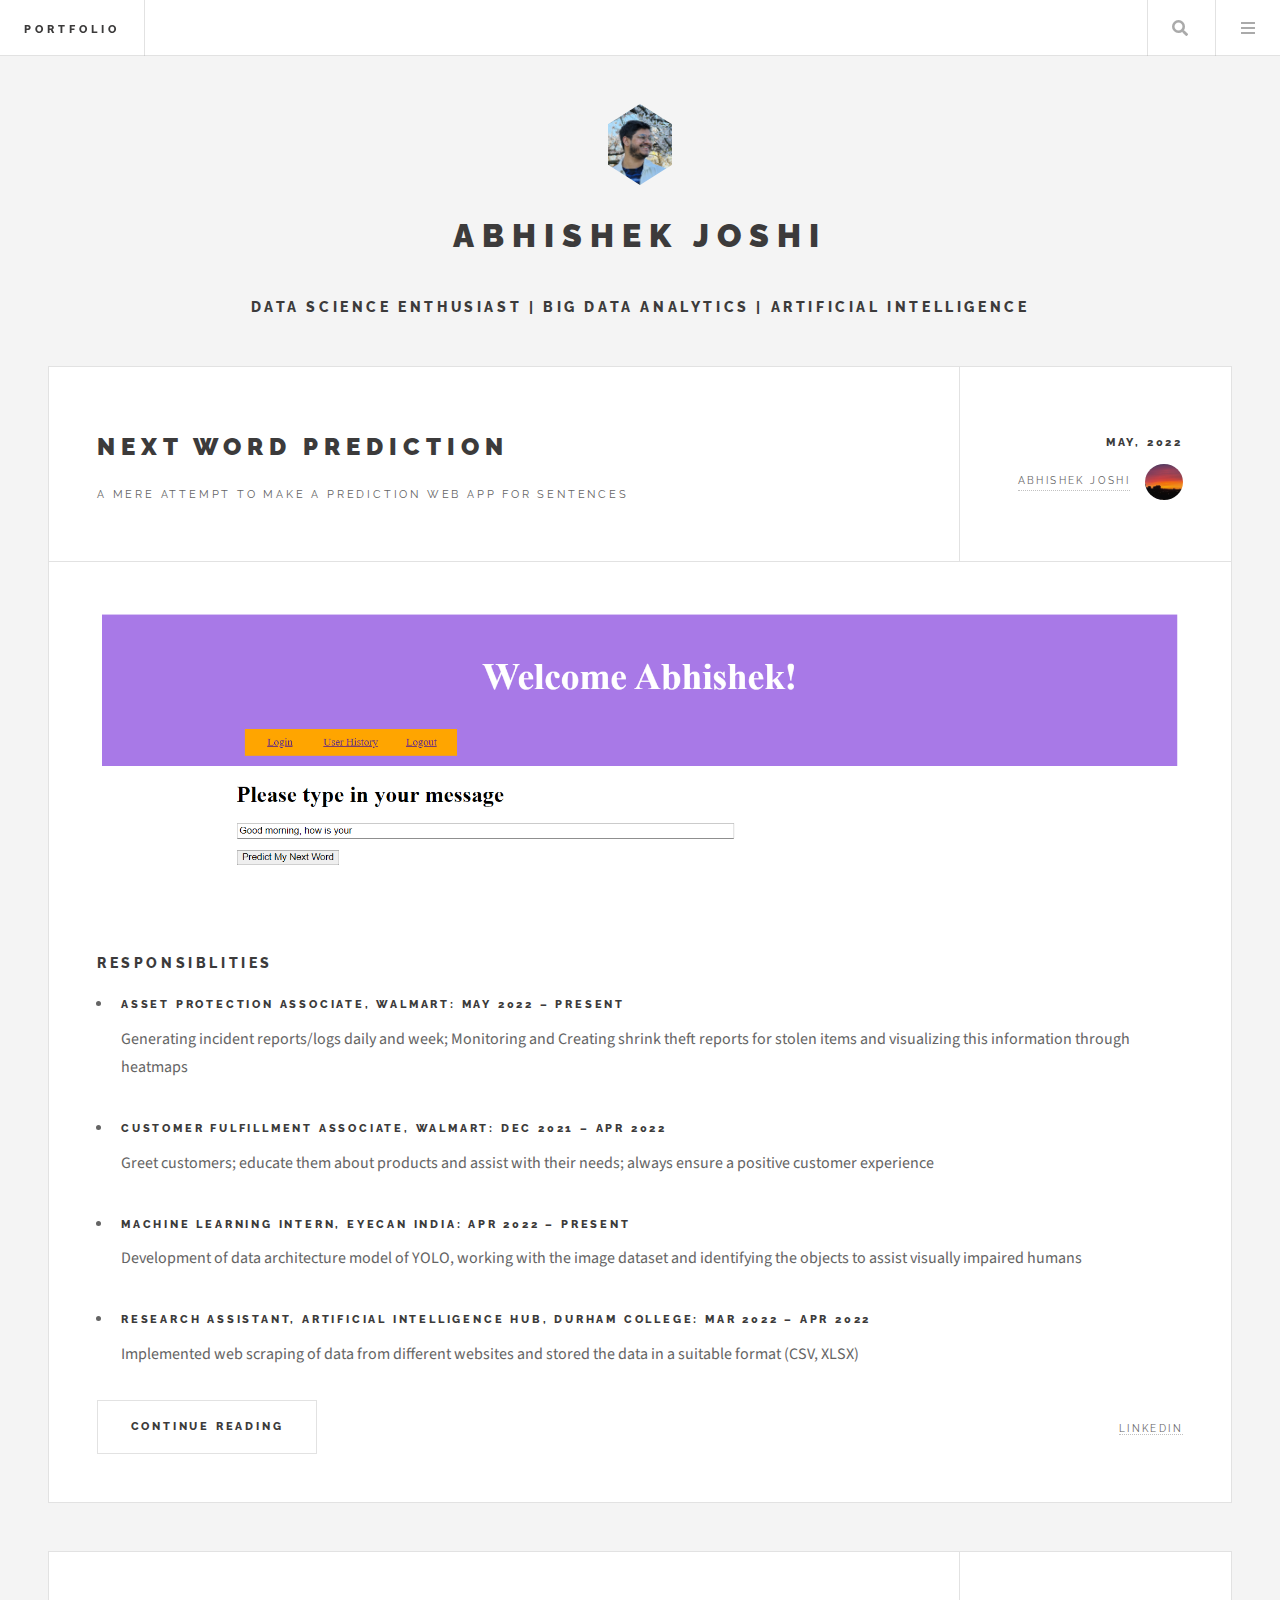
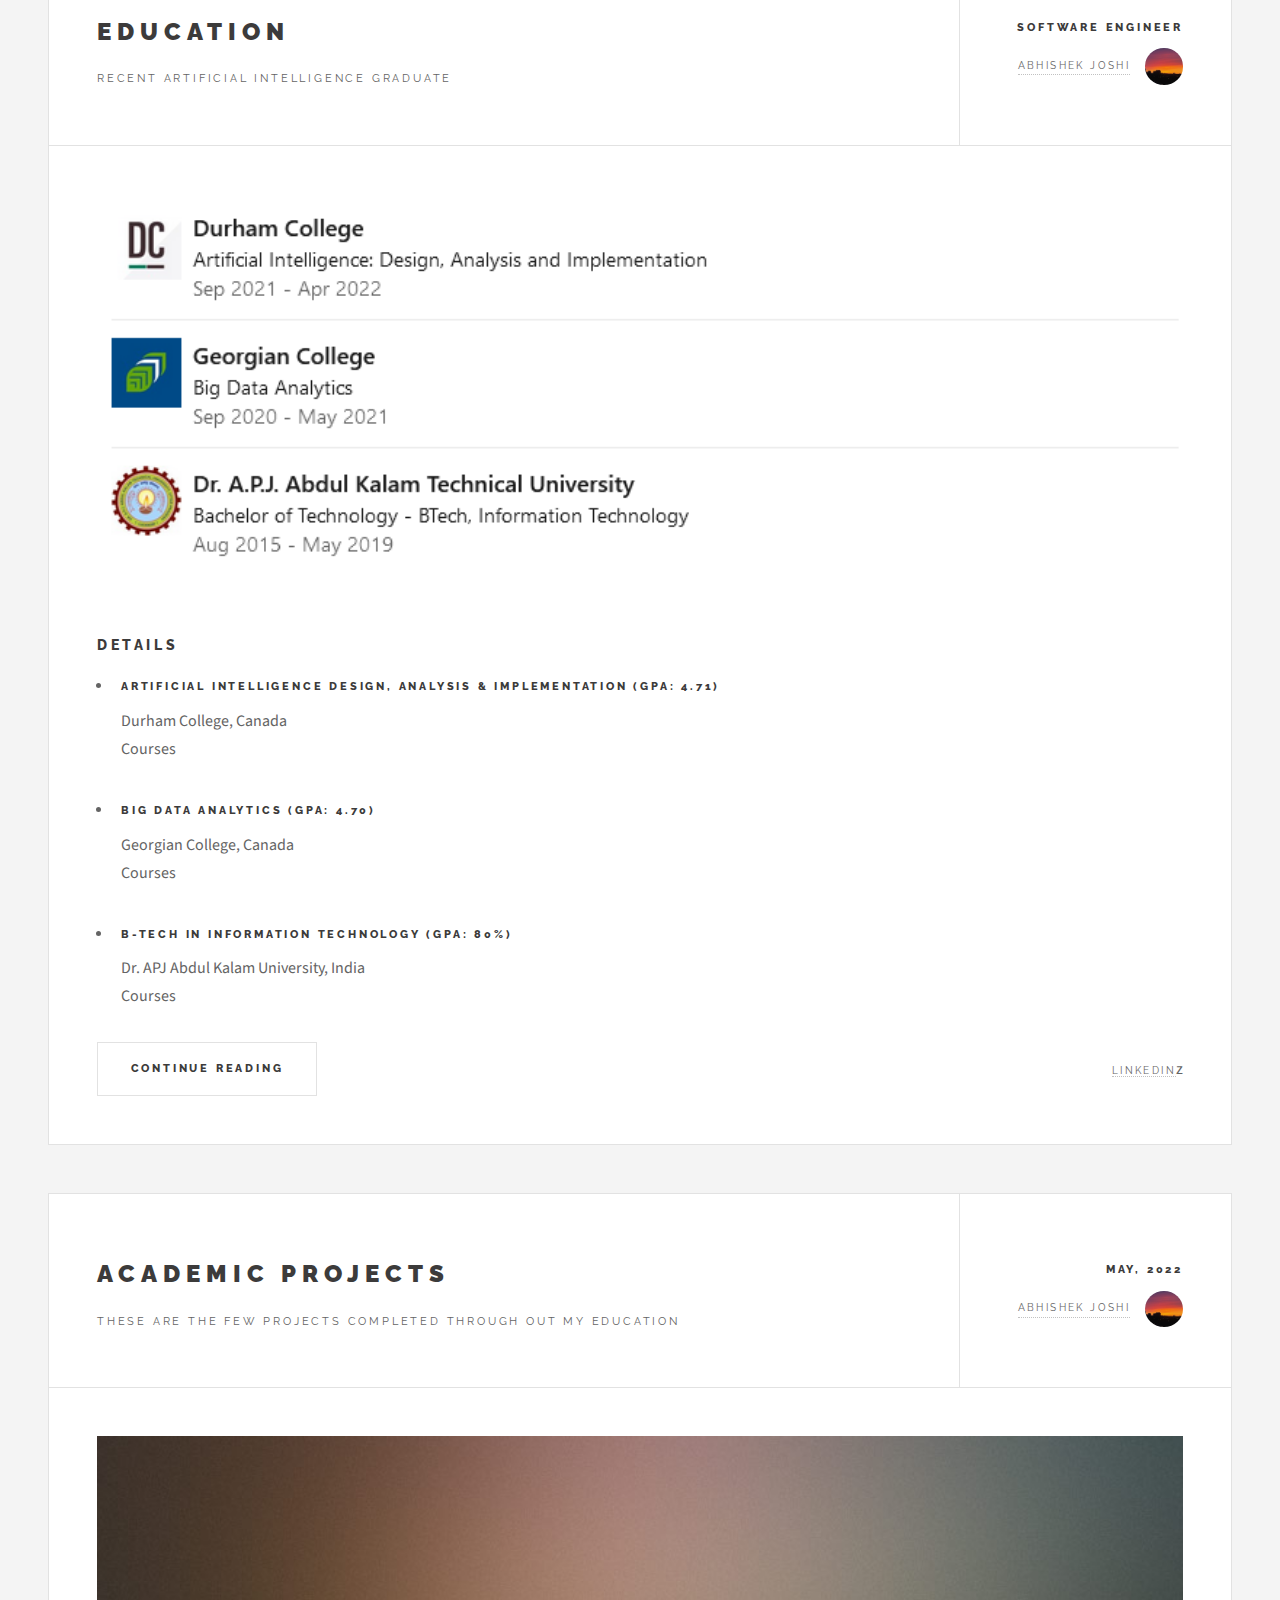
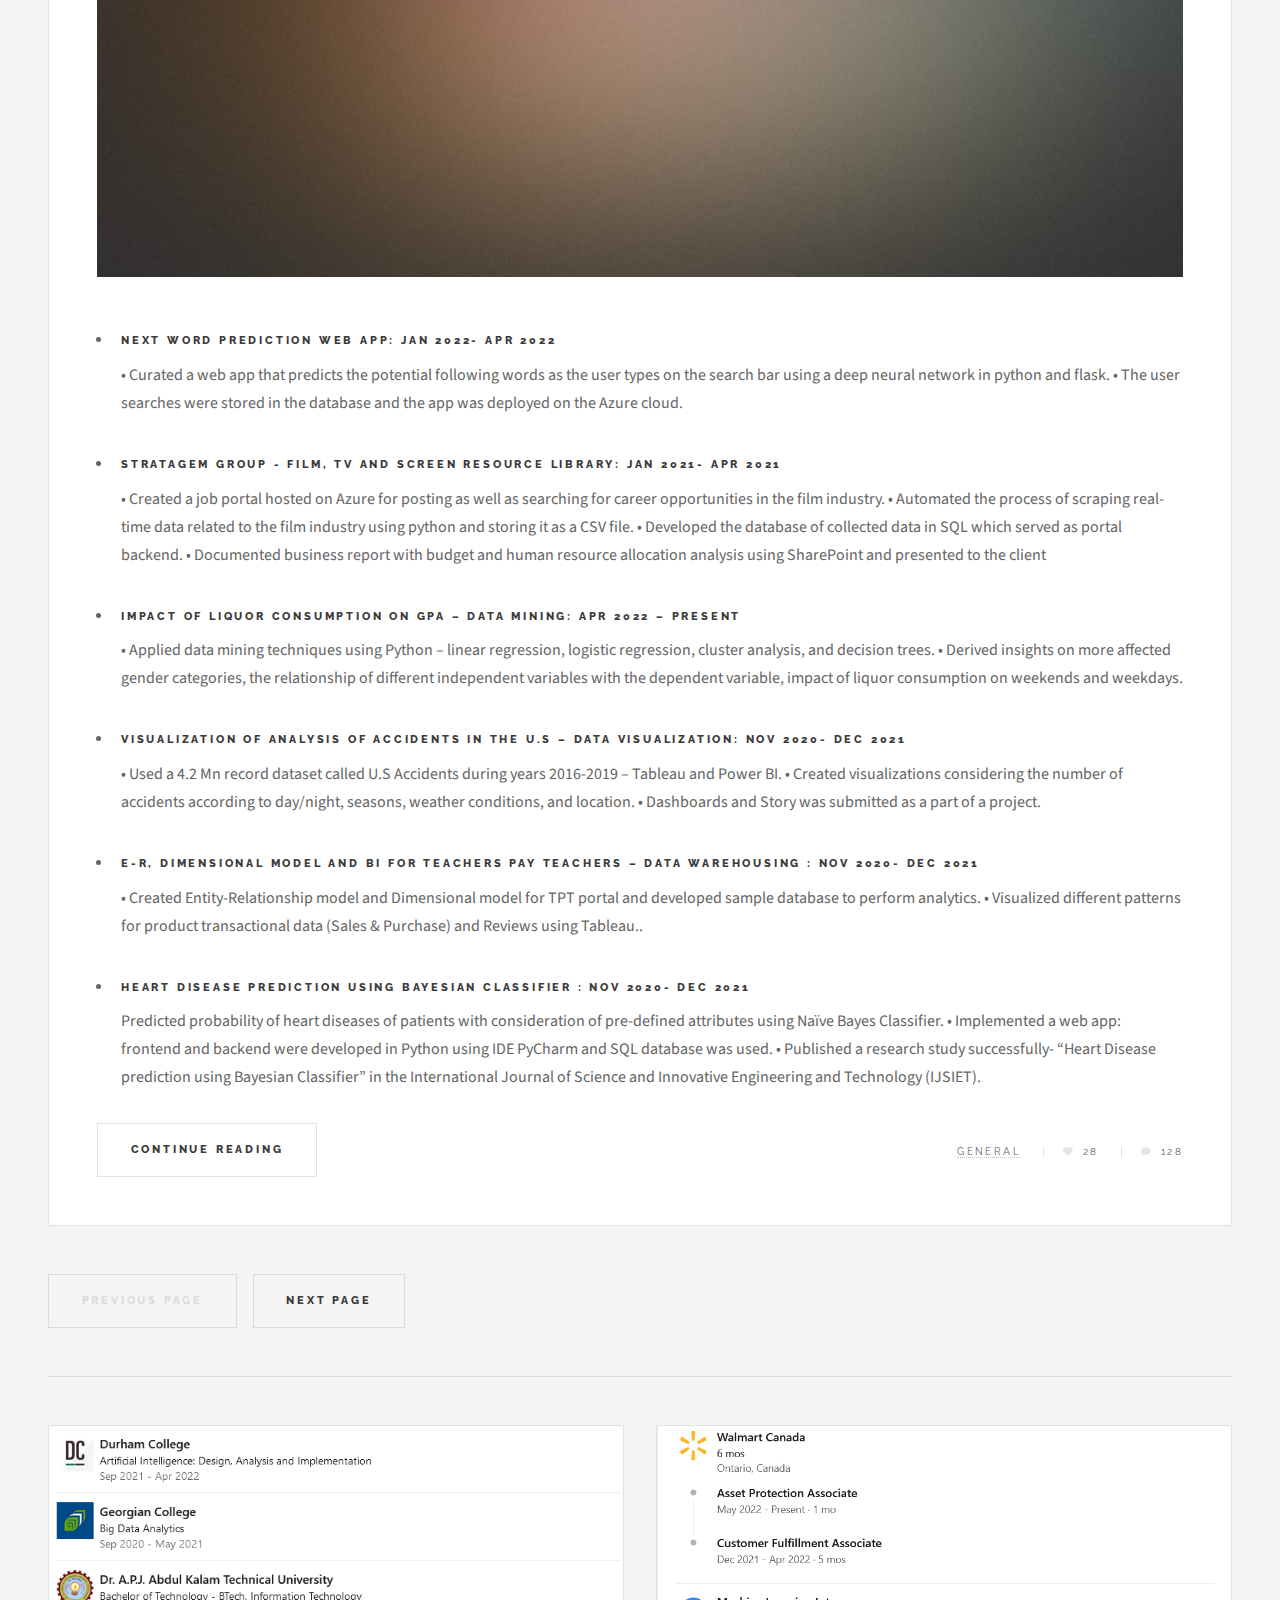
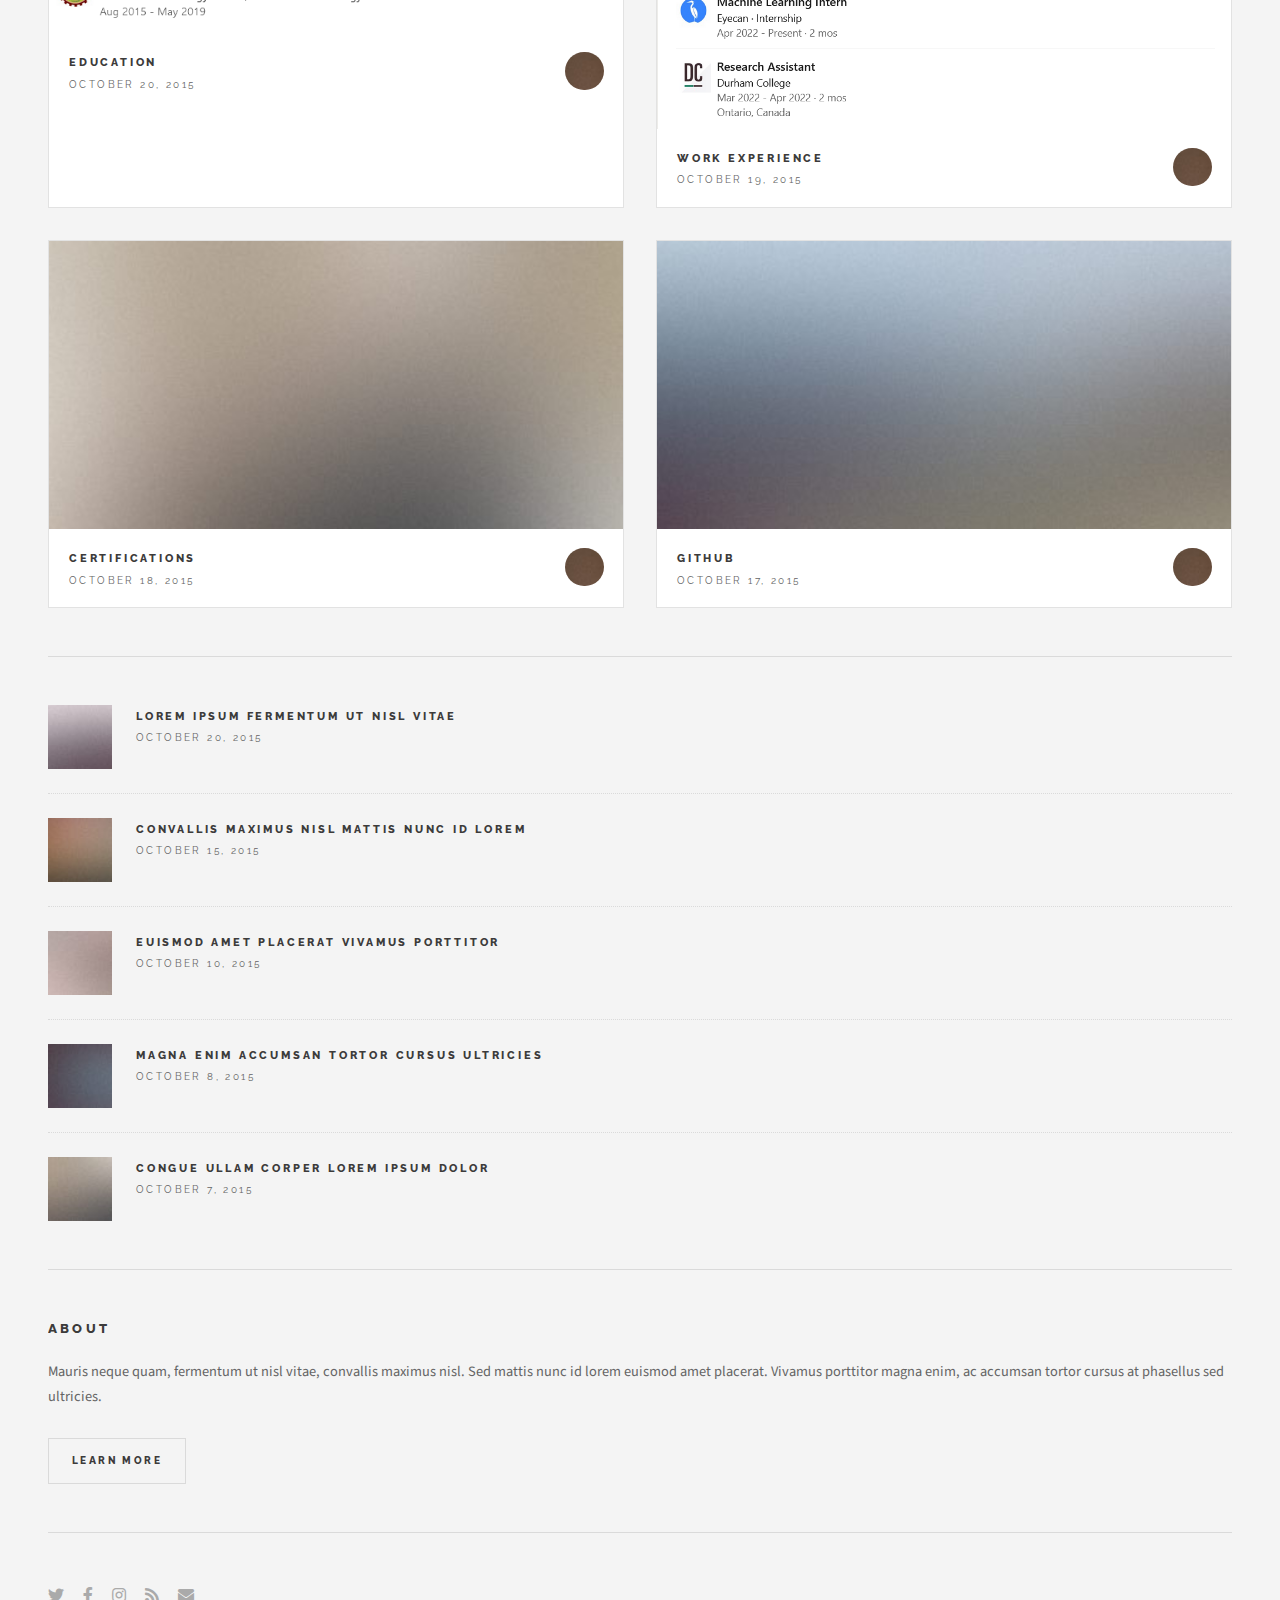
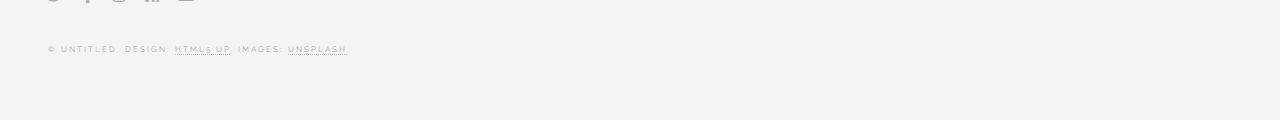
==== index.html @ 8dbc969d "Add files via upload" ====
<!DOCTYPE HTML>

<html>
	<head>
		<title>Abhishek Joshi</title>
		<meta charset="utf-8" />
		<meta name="viewport" content="width=device-width, initial-scale=1, user-scalable=no" />
		<link rel="stylesheet" href="assets/css/main.css" />
	</head>
	<body class="is-preload">

		<!-- Wrapper -->
			<div id="wrapper">

				<!-- Header -->
					<header id="header">
						<h1><a href="index.html">Portfolio</a></h1>
						<nav class="links">
						
						</nav>
						<nav class="main">
							<ul>
								<!-- Search bar -->
								<li class="search">
									<a class="fa-search" href="#search">Search</a>
									<form id="search" method="get" action="#">
										<input type="text" name="query" placeholder="Search" />
									</form>
								</li>
								<li class="menu">
									<!-- menu bar maybe add tableau and powr bi stuff -->
									<a class="fa-bars" href="#menu">Menu</a>
								</li>
							</ul>
						</nav>
					</header>

				<!-- Menu -->
					<section id="menu">

						<!-- Search -->
							<section>
								<form class="search" method="get" action="#">
									<input type="text" name="query" placeholder="Search" />
								</form>
							</section>

						<!-- Links -->
							<section>
								<ul class="links">
									<li>
										<a href="#">
											<h3>Lorem ipsum</h3>
											<p>Feugiat tempus veroeros dolor</p>
										</a>
									</li>
									<li>
										<a href="#">
											<h3>Dolor sit amet</h3>
											<p>Sed vitae justo condimentum</p>
										</a>
									</li>
									<li>
										<a href="#">
											<h3>Feugiat veroeros</h3>
											<p>Phasellus sed ultricies mi congue</p>
										</a>
									</li>
									<li>
										<a href="#">
											<h3>Etiam sed consequat</h3>
											<p>Porta lectus amet ultricies</p>
										</a>
									</li>
								</ul>
							</section>

						<!-- Actions -->
							<section>
								<ul class="actions stacked">
									<li><a href="#" class="button large fit">Log In</a></li>
								</ul>
							</section>

					</section>

				<!-- Main -->
					<div id="main">

						<!-- Post -->
							<article class="post">
								<header>
									<div class="title">
										<h2><a href="single.html">Next Word Prediction </a></h2>
										<p>A mere attempt to make a prediction web app for sentences</p>
									</div>
									<div class="meta">
										<!-- maybe include current time and date -->
										<time class="published" datetime="2015-11-01">May, 2022</time>
										<a href="#" class="author"><span class="name">Abhishek Joshi</span><img src="images/sky.jpeg" alt="" /></a>
									</div>
								</header>
								<a href="single.html" class="image featured"><img src="images/nextword1.png" alt="" /></a>
								<h3>Responsiblities</h3>
								<ul class="squares">
									<li>
											<h5>Asset Protection Associate, Walmart: May 2022 – Present</h5>
											<p>
											   Generating incident reports/logs daily and week;  
											   Monitoring and Creating shrink theft reports for stolen items and visualizing this information through heatmaps </p>
									</li>
									<li>
										<h5>Customer Fulfillment Associate, Walmart: Dec 2021 – Apr 2022</h5>
										<p>
											Greet customers; educate them about products and assist with their needs; always ensure a positive customer experience </p>
									</li>
									<li>
										<h5>Machine Learning Intern, EyeCan India: Apr 2022 – Present</h5>
										<p>
											Development of data architecture model of YOLO, working with the image dataset and identifying the objects to assist visually impaired humans</p>
									</li>
									<li>
										<h5>Research Assistant, Artificial Intelligence Hub, Durham College: Mar 2022 – Apr 2022</h5>
										<p>
											Implemented web scraping of data from different websites and stored the data in a suitable format (CSV, XLSX)</p>
									</li>
								</ul>
								<footer>
									<ul class="actions">
										<li><a href="single.html" class="button large">Continue Reading</a></li>
									</ul>
									<ul class="stats">
										<li><a href="https://www.linkedin.com/in/abhishekjoshii/#experience">LinkedIn</a></li>
									</ul>
								</footer>
							</article>

						<!-- Post -->
							<article class="post">
								<header>
									<div class="title">
										<h2><a href="single.html">Education</a></h2>
										<p>Recent Artificial Intelligence Graduate</p>
									</div>
									<div class="meta">
										<time class="published" datetime="2015-10-25">Software Engineer</time>
										<a href="#" class="author"><span class="name">Abhishek Joshi</span><img src="images/sky.jpeg" alt="" /></a>
									</div>
								</header>
								<a href="single.html" class="image featured"><img src="images/education.png" alt="" /></a>
								<h3>Details</h3>
								<ul class="squares">
									<li>
											<h5>Artificial Intelligence Design, Analysis & Implementation (GPA: 4.71)</h5>
											<h6></h6> Durham College, Canada</h6>
											<p>
											   Courses</p>
									</li>
									<li>
										<h5>Big Data Analytics (GPA: 4.70)</h5>
										<h6></h6> Georgian College, Canada</h6>
										<p>
										   Courses</p>
									</li>
									<li>
										<h5>B-Tech in Information Technology (GPA: 80%)</h5>
										<h6></h6> Dr. APJ Abdul Kalam University, India</h6>
										<p>
										   Courses</p>
									</li>
								</ul>
								<footer>
									<ul class="actions">
										<li><a href="single.html" class="button large">Continue Reading</a></li>
									</ul>
									<ul class="stats">
										<li><a href="https://www.linkedin.com/in/abhishekjoshii/#education">LinkedIn</a></li>z
									</ul>
								</footer>
							</article>

						<!-- Post -->
							<article class="post">
								<header>
									<div class="title">
										<h2><a href="single.html">Academic Projects</a></h2>
										<p>These are the few projects completed through out my education</p>
									</div>
									<div class="meta">
										<time class="published" datetime="2015-10-22">May, 2022</time>
										<a href="#" class="author"><span class="name">Abhishek Joshi</span><img src="images/sky.jpeg" alt="" /></a>
									</div>
								</header>
								<a href="single.html" class="image featured"><img src="images/pic03.jpg" alt="" /></a>
								<ul class="squares">
									<li>
											<h5>Next Word Prediction Web App: Jan 2022- Apr 2022</h5>
											<p>
												•	Curated a web app that predicts the potential following words as the user types on the search bar using a deep neural network in python and flask.
												•	The user searches were stored in the database and the app was deployed on the Azure cloud. </p>
									</li>
									<li>
										<h5>Stratagem Group - Film, TV and Screen Resource Library: Jan 2021- Apr 2021</h5>
										<p>
											•	Created a job portal hosted on Azure for posting as well as searching for career opportunities in the film industry.
											•	Automated the process of scraping real-time data related to the film industry using python and storing it as a CSV file.
											•	Developed the database of collected data in SQL which served as portal backend.
											•	Documented business report with budget and human resource allocation analysis using SharePoint and presented to the client </p>
									</li>
									<li>
										<h5>Impact of Liquor Consumption on GPA – Data Mining: Apr 2022 – Present</h5>
										<p>
											•	Applied data mining techniques using Python – linear regression, logistic regression, cluster analysis, and decision trees.
											•	Derived insights on more affected gender categories, the relationship of different independent variables with the dependent variable, impact of liquor consumption on weekends and weekdays.</p>
									</li>
									<li>
										<h5>Visualization of analysis of accidents in the U.S – Data Visualization: Nov 2020- Dec 2021</h5>
										<p>
											•	Used a 4.2 Mn record dataset called U.S Accidents during years 2016-2019 – Tableau and Power BI.
											•	Created visualizations considering the number of accidents according to day/night, seasons, weather conditions, and location.
											•	Dashboards and Story was submitted as a part of a project.</p>
									</li>
									<li>
										<h5>E-R, Dimensional Model and BI for Teachers pay Teachers – Data Warehousing : Nov 2020- Dec 2021</h5>
										<p>
											•	Created Entity-Relationship model and Dimensional model for TPT portal and developed sample database to perform analytics.
											•	Visualized different patterns for product transactional data (Sales & Purchase) and Reviews using Tableau..</p>
									</li>
									<li>
										<h5>Heart Disease Prediction using Bayesian Classifier : Nov 2020- Dec 2021</h5>
										<p>
											Predicted probability of heart diseases of patients with consideration of pre-defined attributes using Naïve Bayes Classifier.
									•	Implemented a web app: frontend and backend were developed in Python using IDE PyCharm and SQL database was used.
									•	Published a research study successfully- “Heart Disease prediction using Bayesian Classifier” in the International Journal of Science and Innovative Engineering and Technology (IJSIET).</p>
									</li>
								</ul>
								<footer>
									<ul class="actions">
										<li><a href="single.html" class="button large">Continue Reading</a></li>
									</ul>
									<ul class="stats">
										<li><a href="#">General</a></li>
										<li><a href="#" class="icon solid fa-heart">28</a></li>
										<li><a href="#" class="icon solid fa-comment">128</a></li>
									</ul>
								</footer>
							</article>

						<!-- Post -->
						<!--
							<article class="post">
								<header>
									<div class="title">
										<h2><a href="#">Elements</a></h2>
										<p>Lorem ipsum dolor amet nullam consequat etiam feugiat</p>
									</div>
									<div class="meta">
										<time class="published" datetime="2015-10-18">October 18, 2015</time>
										<a href="#" class="author"><span class="name">Jane Doe</span><img src="images/avatar.jpg" alt="" /></a>
									</div>
								</header>

								<section>
									<h3>Text</h3>
									<p>This is <b>bold</b> and this is <strong>strong</strong>. This is <i>italic</i> and this is <em>emphasized</em>.
									This is <sup>superscript</sup> text and this is <sub>subscript</sub> text.
									This is <u>underlined</u> and this is code: <code>for (;;) { ... }</code>. Finally, <a href="#">this is a link</a>.</p>
									<hr />
									<p>Nunc lacinia ante nunc ac lobortis. Interdum adipiscing gravida odio porttitor sem non mi integer non faucibus ornare mi ut ante amet placerat aliquet. Volutpat eu sed ante lacinia sapien lorem accumsan varius montes viverra nibh in adipiscing blandit tempus accumsan.</p>
									<hr />
									<h2>Heading Level 2</h2>
									<h3>Heading Level 3</h3>
									<h4>Heading Level 4</h4>
									<hr />
									<h4>Blockquote</h4>
									<blockquote>Fringilla nisl. Donec accumsan interdum nisi, quis tincidunt felis sagittis eget tempus euismod. Vestibulum ante ipsum primis in faucibus vestibulum. Blandit adipiscing eu felis iaculis volutpat ac adipiscing accumsan faucibus. Vestibulum ante ipsum primis in faucibus lorem ipsum dolor sit amet nullam adipiscing eu felis.</blockquote>
									<h4>Preformatted</h4>
									<pre><code>i = 0;

while (!deck.isInOrder()) {
  print 'Iteration ' + i;
  deck.shuffle();
  i++;
}

print 'It took ' + i + ' iterations to sort the deck.';</code></pre>
								</section>

								<section>
									<h3>Lists</h3>
									<div class="row">
										<div class="col-6 col-12-medium">
											<h4>Unordered</h4>
											<ul>
												<li>Dolor pulvinar etiam.</li>
												<li>Sagittis adipiscing.</li>
												<li>Felis enim feugiat.</li>
											</ul>
											<h4>Alternate</h4>
											<ul class="alt">
												<li>Dolor pulvinar etiam.</li>
												<li>Sagittis adipiscing.</li>
												<li>Felis enim feugiat.</li>
											</ul>
										</div>
										<div class="col-6 col-12-medium">
											<h4>Ordered</h4>
											<ol>
												<li>Dolor pulvinar etiam.</li>
												<li>Etiam vel felis viverra.</li>
												<li>Felis enim feugiat.</li>
												<li>Dolor pulvinar etiam.</li>
												<li>Etiam vel felis lorem.</li>
												<li>Felis enim et feugiat.</li>
											</ol>
											<h4>Icons</h4>
											<ul class="icons">
												<li><a href="#" class="icon brands fa-twitter"><span class="label">Twitter</span></a></li>
												<li><a href="#" class="icon brands fa-facebook-f"><span class="label">Facebook</span></a></li>
												<li><a href="#" class="icon brands fa-instagram"><span class="label">Instagram</span></a></li>
												<li><a href="#" class="icon brands fa-github"><span class="label">Github</span></a></li>
											</ul>
										</div>
									</div>
									<h3>Actions</h3>
									<div class="row">
										<div class="col-6 col-12-medium">
											<ul class="actions">
												<li><a href="#" class="button">Default</a></li>
												<li><a href="#" class="button">Default</a></li>
												<li><a href="#" class="button">Default</a></li>
											</ul>
											<ul class="actions small">
												<li><a href="#" class="button small">Small</a></li>
												<li><a href="#" class="button small">Small</a></li>
												<li><a href="#" class="button small">Small</a></li>
											</ul>
											<ul class="actions stacked">
												<li><a href="#" class="button">Default</a></li>
												<li><a href="#" class="button">Default</a></li>
												<li><a href="#" class="button">Default</a></li>
											</ul>
											<ul class="actions stacked">
												<li><a href="#" class="button small">Small</a></li>
												<li><a href="#" class="button small">Small</a></li>
												<li><a href="#" class="button small">Small</a></li>
											</ul>
										</div>
										<div class="col-6 col-12-medium">
											<ul class="actions stacked">
												<li><a href="#" class="button fit">Default</a></li>
												<li><a href="#" class="button fit">Default</a></li>
											</ul>
											<ul class="actions stacked">
												<li><a href="#" class="button small fit">Small</a></li>
												<li><a href="#" class="button small fit">Small</a></li>
											</ul>
										</div>
									</div>
								</section>

								<section>
									<h3>Table</h3>
									<h4>Default</h4>
									<div class="table-wrapper">
										<table>
											<thead>
												<tr>
													<th>Name</th>
													<th>Description</th>
													<th>Price</th>
												</tr>
											</thead>
											<tbody>
												<tr>
													<td>Item One</td>
													<td>Ante turpis integer aliquet porttitor.</td>
													<td>29.99</td>
												</tr>
												<tr>
													<td>Item Two</td>
													<td>Vis ac commodo adipiscing arcu aliquet.</td>
													<td>19.99</td>
												</tr>
												<tr>
													<td>Item Three</td>
													<td> Morbi faucibus arcu accumsan lorem.</td>
													<td>29.99</td>
												</tr>
												<tr>
													<td>Item Four</td>
													<td>Vitae integer tempus condimentum.</td>
													<td>19.99</td>
												</tr>
												<tr>
													<td>Item Five</td>
													<td>Ante turpis integer aliquet porttitor.</td>
													<td>29.99</td>
												</tr>
											</tbody>
											<tfoot>
												<tr>
													<td colspan="2"></td>
													<td>100.00</td>
												</tr>
											</tfoot>
										</table>
									</div>

									<h4>Alternate</h4>
									<div class="table-wrapper">
										<table class="alt">
											<thead>
												<tr>
													<th>Name</th>
													<th>Description</th>
													<th>Price</th>
												</tr>
											</thead>
											<tbody>
												<tr>
													<td>Item One</td>
													<td>Ante turpis integer aliquet porttitor.</td>
													<td>29.99</td>
												</tr>
												<tr>
													<td>Item Two</td>
													<td>Vis ac commodo adipiscing arcu aliquet.</td>
													<td>19.99</td>
												</tr>
												<tr>
													<td>Item Three</td>
													<td> Morbi faucibus arcu accumsan lorem.</td>
													<td>29.99</td>
												</tr>
												<tr>
													<td>Item Four</td>
													<td>Vitae integer tempus condimentum.</td>
													<td>19.99</td>
												</tr>
												<tr>
													<td>Item Five</td>
													<td>Ante turpis integer aliquet porttitor.</td>
													<td>29.99</td>
												</tr>
											</tbody>
											<tfoot>
												<tr>
													<td colspan="2"></td>
													<td>100.00</td>
												</tr>
											</tfoot>
										</table>
									</div>
								</section>

								<section>
									<h3>Buttons</h3>
									<ul class="actions">
										<li><a href="#" class="button large">Large</a></li>
										<li><a href="#" class="button">Default</a></li>
										<li><a href="#" class="button small">Small</a></li>
									</ul>
									<ul class="actions fit">
										<li><a href="#" class="button fit">Fit</a></li>
										<li><a href="#" class="button fit">Fit</a></li>
										<li><a href="#" class="button fit">Fit</a></li>
									</ul>
									<ul class="actions fit small">
										<li><a href="#" class="button fit small">Fit + Small</a></li>
										<li><a href="#" class="button fit small">Fit + Small</a></li>
										<li><a href="#" class="button fit small">Fit + Small</a></li>
									</ul>
									<ul class="actions">
										<li><a href="#" class="button icon solid fa-download">Icon</a></li>
										<li><a href="#" class="button icon solid fa-upload">Icon</a></li>
										<li><a href="#" class="button icon solid fa-save">Icon</a></li>
									</ul>
									<ul class="actions">
										<li><span class="button disabled">Disabled</span></li>
										<li><span class="button disabled icon solid fa-download">Disabled</span></li>
									</ul>
								</section>

								<section>
									<h3>Form</h3>
									<form method="post" action="#">
										<div class="row gtr-uniform">
											<div class="col-6 col-12-xsmall">
												<input type="text" name="demo-name" id="demo-name" value="" placeholder="Name" />
											</div>
											<div class="col-6 col-12-xsmall">
												<input type="email" name="demo-email" id="demo-email" value="" placeholder="Email" />
											</div>
											<div class="col-12">
												<select name="demo-category" id="demo-category">
													<option value="">- Category -</option>
													<option value="1">Manufacturing</option>
													<option value="1">Shipping</option>
													<option value="1">Administration</option>
													<option value="1">Human Resources</option>
												</select>
											</div>
											<div class="col-4 col-12-small">
												<input type="radio" id="demo-priority-low" name="demo-priority" checked>
												<label for="demo-priority-low">Low</label>
											</div>
											<div class="col-4 col-12-small">
												<input type="radio" id="demo-priority-normal" name="demo-priority">
												<label for="demo-priority-normal">Normal</label>
											</div>
											<div class="col-4 col-12-small">
												<input type="radio" id="demo-priority-high" name="demo-priority">
												<label for="demo-priority-high">High</label>
											</div>
											<div class="col-6 col-12-small">
												<input type="checkbox" id="demo-copy" name="demo-copy">
												<label for="demo-copy">Email me a copy</label>
											</div>
											<div class="col-6 col-12-small">
												<input type="checkbox" id="demo-human" name="demo-human" checked>
												<label for="demo-human">Not a robot</label>
											</div>
											<div class="col-12">
												<textarea name="demo-message" id="demo-message" placeholder="Enter your message" rows="6"></textarea>
											</div>
											<div class="col-12">
												<ul class="actions">
													<li><input type="submit" value="Send Message" /></li>
													<li><input type="reset" value="Reset" /></li>
												</ul>
											</div>
										</div>
									</form>
								</section>

								<section>
									<h3>Image</h3>
									<h4>Fit</h4>
									<div class="box alt">
										<div class="row gtr-uniform">
											<div class="col-12"><span class="image fit"><img src="images/pic02.jpg" alt="" /></span></div>
											<div class="col-4"><span class="image fit"><img src="images/pic04.jpg" alt="" /></span></div>
											<div class="col-4"><span class="image fit"><img src="images/pic05.jpg" alt="" /></span></div>
											<div class="col-4"><span class="image fit"><img src="images/pic06.jpg" alt="" /></span></div>
											<div class="col-4"><span class="image fit"><img src="images/pic06.jpg" alt="" /></span></div>
											<div class="col-4"><span class="image fit"><img src="images/pic04.jpg" alt="" /></span></div>
											<div class="col-4"><span class="image fit"><img src="images/pic05.jpg" alt="" /></span></div>
											<div class="col-4"><span class="image fit"><img src="images/pic05.jpg" alt="" /></span></div>
											<div class="col-4"><span class="image fit"><img src="images/pic06.jpg" alt="" /></span></div>
											<div class="col-4"><span class="image fit"><img src="images/pic04.jpg" alt="" /></span></div>
										</div>
									</div>
									<h4>Left &amp; Right</h4>
									<p><span class="image left"><img src="images/pic07.jpg" alt="" /></span>Fringilla nisl. Donec accumsan interdum nisi, quis tincidunt felis sagittis eget. tempus euismod. Vestibulum ante ipsum primis in faucibus vestibulum. Blandit adipiscing eu felis iaculis volutpat ac adipiscing accumsan eu faucibus. Integer ac pellentesque praesent tincidunt felis sagittis eget. tempus euismod. Vestibulum ante ipsum primis in faucibus vestibulum. Blandit adipiscing eu felis iaculis volutpat ac adipiscing accumsan eu faucibus. Integer ac pellentesque praesent. Donec accumsan interdum nisi, quis tincidunt felis sagittis eget. tempus euismod. Vestibulum ante ipsum primis in faucibus vestibulum. Blandit adipiscing eu felis iaculis volutpat ac adipiscing accumsan eu faucibus. Integer ac pellentesque praesent tincidunt felis sagittis eget. tempus euismod. Vestibulum ante ipsum primis in faucibus vestibulum. Blandit adipiscing eu felis iaculis volutpat ac adipiscing accumsan eu faucibus. Integer ac pellentesque praesent. Blandit adipiscing eu felis iaculis volutpat ac adipiscing accumsan eu faucibus. Integer ac pellentesque praesent tincidunt felis sagittis eget. tempus euismod. Vestibulum ante ipsum primis in faucibus vestibulum. Blandit adipiscing eu felis iaculis volutpat ac adipiscing accumsan eu faucibus. Integer ac pellentesque praesent.</p>
									<p><span class="image right"><img src="images/pic04.jpg" alt="" /></span>Fringilla nisl. Donec accumsan interdum nisi, quis tincidunt felis sagittis eget. tempus euismod. Vestibulum ante ipsum primis in faucibus vestibulum. Blandit adipiscing eu felis iaculis volutpat ac adipiscing accumsan eu faucibus. Integer ac pellentesque praesent tincidunt felis sagittis eget. tempus euismod. Vestibulum ante ipsum primis in faucibus vestibulum. Blandit adipiscing eu felis iaculis volutpat ac adipiscing accumsan eu faucibus. Integer ac pellentesque praesent. Donec accumsan interdum nisi, quis tincidunt felis sagittis eget. tempus euismod. Vestibulum ante ipsum primis in faucibus vestibulum. Blandit adipiscing eu felis iaculis volutpat ac adipiscing accumsan eu faucibus. Integer ac pellentesque praesent tincidunt felis sagittis eget. tempus euismod. Vestibulum ante ipsum primis in faucibus vestibulum. Blandit adipiscing eu felis iaculis volutpat ac adipiscing accumsan eu faucibus. Integer ac pellentesque praesent. Blandit adipiscing eu felis iaculis volutpat ac adipiscing accumsan eu faucibus. Integer ac pellentesque praesent tincidunt felis sagittis eget. tempus euismod. Vestibulum ante ipsum primis in faucibus vestibulum. Blandit adipiscing eu felis iaculis volutpat ac adipiscing accumsan eu faucibus. Integer ac pellentesque praesent.</p>
								</section>

							</article>
						-->

						<!-- Pagination -->
							<ul class="actions pagination">
								<li><a href="" class="disabled button large previous">Previous Page</a></li>
								<li><a href="#" class="button large next">Next Page</a></li>
							</ul>

					</div>

				<!-- Sidebar -->
					<section id="sidebar">

						<!-- Intro -->
							<section id="intro">
								<a href="https://www.linkedin.com/in/abhishekjoshii/" class="logo"><img src="images/mecherry.jpeg" alt="" /></a>
								<header>
									<h2>Abhishek Joshi</h2>
									<h3>Data Science Enthusiast | Big Data Analytics | Artificial Intelligence</h3>
								</header>
							</section>

						<!-- Mini Posts -->
							<section>
								<div class="mini-posts">

									<!-- Mini Post -->
										<article class="mini-post">
											<header>
												<h3><a href="education.html">Education</a></h3>
												<time class="published" datetime="2015-10-20">October 20, 2015</time>
												<a href="#" class="author"><img src="images/avatar.jpg" alt="" /></a>
											</header>
											<a href="education.html" class="image"><img src="images/education.png" alt="" /></a>
										</article>

									<!-- Mini Post -->
										<article class="mini-post">
											<header>
												<h3><a href="workexperience.html">Work Experience</a></h3>
												<time class="published" datetime="2015-10-19">October 19, 2015</time>
												<a href="#" class="author"><img src="images/avatar.jpg" alt="" /></a>
											</header>
											<a href="workexperience.html" class="image"><img src="images/experience1.png" alt="" /></a>
										</article>

									<!-- Mini Post -->
										<article class="mini-post">
											<header>
												<h3><a href="single.html">Certifications</a></h3>
												<time class="published" datetime="2015-10-18">October 18, 2015</time>
												<a href="#" class="author"><img src="images/avatar.jpg" alt="" /></a>
											</header>
											<a href="single.html" class="image"><img src="images/pic06.jpg" alt="" /></a>
										</article>

									<!-- Mini Post -->
										<article class="mini-post">
											<header>
												<h3><a href="single.html">Github</a></h3>
												<time class="published" datetime="2015-10-17">October 17, 2015</time>
												<a href="#" class="author"><img src="images/avatar.jpg" alt="" /></a>
											</header>
											<a href="single.html" class="image"><img src="images/pic07.jpg" alt="" /></a>
										</article>

								</div>
							</section>

						<!-- Posts List -->
							<section>
								<ul class="posts">
									<li>
										<article>
											<header>
												<h3><a href="single.html">Lorem ipsum fermentum ut nisl vitae</a></h3>
												<time class="published" datetime="2015-10-20">October 20, 2015</time>
											</header>
											<a href="single.html" class="image"><img src="images/pic08.jpg" alt="" /></a>
										</article>
									</li>
									<li>
										<article>
											<header>
												<h3><a href="single.html">Convallis maximus nisl mattis nunc id lorem</a></h3>
												<time class="published" datetime="2015-10-15">October 15, 2015</time>
											</header>
											<a href="single.html" class="image"><img src="images/pic09.jpg" alt="" /></a>
										</article>
									</li>
									<li>
										<article>
											<header>
												<h3><a href="single.html">Euismod amet placerat vivamus porttitor</a></h3>
												<time class="published" datetime="2015-10-10">October 10, 2015</time>
											</header>
											<a href="single.html" class="image"><img src="images/pic10.jpg" alt="" /></a>
										</article>
									</li>
									<li>
										<article>
											<header>
												<h3><a href="single.html">Magna enim accumsan tortor cursus ultricies</a></h3>
												<time class="published" datetime="2015-10-08">October 8, 2015</time>
											</header>
											<a href="single.html" class="image"><img src="images/pic11.jpg" alt="" /></a>
										</article>
									</li>
									<li>
										<article>
											<header>
												<h3><a href="single.html">Congue ullam corper lorem ipsum dolor</a></h3>
												<time class="published" datetime="2015-10-06">October 7, 2015</time>
											</header>
											<a href="single.html" class="image"><img src="images/pic12.jpg" alt="" /></a>
										</article>
									</li>
								</ul>
							</section>

						<!-- About -->
							<section class="blurb">
								<h2>About</h2>
								<p>Mauris neque quam, fermentum ut nisl vitae, convallis maximus nisl. Sed mattis nunc id lorem euismod amet placerat. Vivamus porttitor magna enim, ac accumsan tortor cursus at phasellus sed ultricies.</p>
								<ul class="actions">
									<li><a href="#" class="button">Learn More</a></li>
								</ul>
							</section>

						<!-- Footer -->
							<section id="footer">
								<ul class="icons">
									<li><a href="#" class="icon brands fa-twitter"><span class="label">Twitter</span></a></li>
									<li><a href="#" class="icon brands fa-facebook-f"><span class="label">Facebook</span></a></li>
									<li><a href="#" class="icon brands fa-instagram"><span class="label">Instagram</span></a></li>
									<li><a href="#" class="icon solid fa-rss"><span class="label">RSS</span></a></li>
									<li><a href="#" class="icon solid fa-envelope"><span class="label">Email</span></a></li>
								</ul>
								<p class="copyright">&copy; Untitled. Design: <a href="http://html5up.net">HTML5 UP</a>. Images: <a href="http://unsplash.com">Unsplash</a>.</p>
							</section>

					</section>

			</div>

		<!-- Scripts -->
			<script src="assets/js/jquery.min.js"></script>
			<script src="assets/js/browser.min.js"></script>
			<script src="assets/js/breakpoints.min.js"></script>
			<script src="assets/js/util.js"></script>
			<script src="assets/js/main.js"></script>

	</body>
</html>
---- assets/css/main.css ----
@import url(fontawesome-all.min.css);
@import url("https://fonts.googleapis.com/css?family=Source+Sans+Pro:400,700|Raleway:400,800,900");

/*
	Future Imperfect by HTML5 UP
	html5up.net | @ajlkn
	Free for personal and commercial use under the CCA 3.0 license (html5up.net/license)
*/

html, body, div, span, applet, object,
iframe, h1, h2, h3, h4, h5, h6, p, blockquote,
pre, a, abbr, acronym, address, big, cite,
code, del, dfn, em, img, ins, kbd, q, s, samp,
small, strike, strong, sub, sup, tt, var, b,
u, i, center, dl, dt, dd, ol, ul, li, fieldset,
form, label, legend, table, caption, tbody,
tfoot, thead, tr, th, td, article, aside,
canvas, details, embed, figure, figcaption,
footer, header, hgroup, menu, nav, output, ruby,
section, summary, time, mark, audio, video {
	margin: 0;
	padding: 0;
	border: 0;
	font-size: 100%;
	font: inherit;
	vertical-align: baseline;}

article, aside, details, figcaption, figure,
footer, header, hgroup, menu, nav, section {
	display: block;}

body {
	line-height: 1;
}

ol, ul {
	list-style: none;
}

blockquote, q {
	quotes: none;
}

	blockquote:before, blockquote:after, q:before, q:after {
		content: '';
		content: none;
	}

table {
	border-collapse: collapse;
	border-spacing: 0;
}

body {
	-webkit-text-size-adjust: none;
}

mark {
	background-color: transparent;
	color: inherit;
}

input::-moz-focus-inner {
	border: 0;
	padding: 0;
}

input, select, textarea {
	-moz-appearance: none;
	-webkit-appearance: none;
	-ms-appearance: none;
	appearance: none;
}

/* Basic */

	@-ms-viewport {
		width: device-width;
	}

	body {
		-ms-overflow-style: scrollbar;
	}

	@media screen and (max-width: 480px) {

		html, body {
			min-width: 320px;
		}

	}

	html {
		box-sizing: border-box;
	}

	*, *:before, *:after {
		box-sizing: inherit;
	}

	body {
		background: #f4f4f4;
	}

		body.is-preload *, body.is-preload *:before, body.is-preload *:after {
			-moz-animation: none !important;
			-webkit-animation: none !important;
			-ms-animation: none !important;
			animation: none !important;
			-moz-transition: none !important;
			-webkit-transition: none !important;
			-ms-transition: none !important;
			transition: none !important;
		}

/* Type */

	body, input, select, textarea {
		color: #646464;
		font-family: "Source Sans Pro", Helvetica, sans-serif;
		font-size: 14pt;
		font-weight: 400;
		line-height: 1.75;
	}

		@media screen and (max-width: 1680px) {

			body, input, select, textarea {
				font-size: 12pt;
			}

		}

		@media screen and (max-width: 1280px) {

			body, input, select, textarea {
				font-size: 12pt;
			}

		}

		@media screen and (max-width: 980px) {

			body, input, select, textarea {
				font-size: 12pt;
			}

		}

		@media screen and (max-width: 736px) {

			body, input, select, textarea {
				font-size: 12pt;
			}

		}

		@media screen and (max-width: 480px) {

			body, input, select, textarea {
				font-size: 12pt;
			}

		}

	a {
		-moz-transition: color 0.2s ease, border-bottom-color 0.2s ease;
		-webkit-transition: color 0.2s ease, border-bottom-color 0.2s ease;
		-ms-transition: color 0.2s ease, border-bottom-color 0.2s ease;
		transition: color 0.2s ease, border-bottom-color 0.2s ease;
		border-bottom: dotted 1px rgba(160, 160, 160, 0.65);
		color: inherit;
		text-decoration: none;
	}

		a:before {
			-moz-transition: color 0.2s ease;
			-webkit-transition: color 0.2s ease;
			-ms-transition: color 0.2s ease;
			transition: color 0.2s ease;
		}

		a:hover {
			border-bottom-color: transparent;
			color: #2ebaae !important;
		}

			a:hover:before {
				color: #2ebaae !important;
			}

	strong, b {
		color: #3c3b3b;
		font-weight: 700;
	}

	em, i {
		font-style: italic;
	}

	p {
		margin: 0 0 2em 0;
	}

	h1, h2, h3, h4, h5, h6 {
		color: #3c3b3b;
		font-family: "Raleway", Helvetica, sans-serif;
		font-weight: 800;
		letter-spacing: 0.25em;
		line-height: 1.65;
		margin: 0 0 1em 0;
		text-transform: uppercase;
	}

		h1 a, h2 a, h3 a, h4 a, h5 a, h6 a {
			color: inherit;
			border-bottom: 0;
		}

	h2 {
		font-size: 1.1em;
	}

	h3 {
		font-size: 0.9em;
	}

	h4 {
		font-size: 0.7em;
	}

	h5 {
		font-size: 0.7em;
	}

	h6 {
		font-size: 0.7em;
	}

	sub {
		font-size: 0.8em;
		position: relative;
		top: 0.5em;
	}

	sup {
		font-size: 0.8em;
		position: relative;
		top: -0.5em;
	}

	blockquote {
		border-left: solid 4px rgba(160, 160, 160, 0.3);
		font-style: italic;
		margin: 0 0 2em 0;
		padding: 0.5em 0 0.5em 2em;
	}

	code {
		background: rgba(160, 160, 160, 0.075);
		border: solid 1px rgba(160, 160, 160, 0.3);
		font-family: "Courier New", monospace;
		font-size: 0.9em;
		margin: 0 0.25em;
		padding: 0.25em 0.65em;
	}

	pre {
		-webkit-overflow-scrolling: touch;
		font-family: "Courier New", monospace;
		font-size: 0.9em;
		margin: 0 0 2em 0;
	}

		pre code {
			display: block;
			line-height: 1.75em;
			padding: 1em 1.5em;
			overflow-x: auto;
		}

	hr {
		border: 0;
		border-bottom: solid 1px rgba(160, 160, 160, 0.3);
		margin: 2em 0;
	}

		hr.major {
			margin: 3em 0;
		}

	.align-left {
		text-align: left;
	}

	.align-center {
		text-align: center;
	}

	.align-right {
		text-align: right;
	}

/* Row */

	.row {
		display: flex;
		flex-wrap: wrap;
		box-sizing: border-box;
		align-items: stretch;
	}

		.row > * {
			box-sizing: border-box;
		}

		.row.gtr-uniform > * > :last-child {
			margin-bottom: 0;
		}

		.row.aln-left {
			justify-content: flex-start;
		}

		.row.aln-center {
			justify-content: center;
		}

		.row.aln-right {
			justify-content: flex-end;
		}

		.row.aln-top {
			align-items: flex-start;
		}

		.row.aln-middle {
			align-items: center;
		}

		.row.aln-bottom {
			align-items: flex-end;
		}

		.row > .imp {
			order: -1;
		}

		.row > .col-1 {
			width: 8.33333%;
		}

		.row > .off-1 {
			margin-left: 8.33333%;
		}

		.row > .col-2 {
			width: 16.66667%;
		}

		.row > .off-2 {
			margin-left: 16.66667%;
		}

		.row > .col-3 {
			width: 25%;
		}

		.row > .off-3 {
			margin-left: 25%;
		}

		.row > .col-4 {
			width: 33.33333%;
		}

		.row > .off-4 {
			margin-left: 33.33333%;
		}

		.row > .col-5 {
			width: 41.66667%;
		}

		.row > .off-5 {
			margin-left: 41.66667%;
		}

		.row > .col-6 {
			width: 50%;
		}

		.row > .off-6 {
			margin-left: 50%;
		}

		.row > .col-7 {
			width: 58.33333%;
		}

		.row > .off-7 {
			margin-left: 58.33333%;
		}

		.row > .col-8 {
			width: 66.66667%;
		}

		.row > .off-8 {
			margin-left: 66.66667%;
		}

		.row > .col-9 {
			width: 75%;
		}

		.row > .off-9 {
			margin-left: 75%;
		}

		.row > .col-10 {
			width: 83.33333%;
		}

		.row > .off-10 {
			margin-left: 83.33333%;
		}

		.row > .col-11 {
			width: 91.66667%;
		}

		.row > .off-11 {
			margin-left: 91.66667%;
		}

		.row > .col-12 {
			width: 100%;
		}

		.row > .off-12 {
			margin-left: 100%;
		}

		.row.gtr-0 {
			margin-top: 0;
			margin-left: 0em;
		}

			.row.gtr-0 > * {
				padding: 0 0 0 0em;
			}

			.row.gtr-0.gtr-uniform {
				margin-top: 0em;
			}

				.row.gtr-0.gtr-uniform > * {
					padding-top: 0em;
				}

		.row.gtr-25 {
			margin-top: 0;
			margin-left: -0.25em;
		}

			.row.gtr-25 > * {
				padding: 0 0 0 0.25em;
			}

			.row.gtr-25.gtr-uniform {
				margin-top: -0.25em;
			}

				.row.gtr-25.gtr-uniform > * {
					padding-top: 0.25em;
				}

		.row.gtr-50 {
			margin-top: 0;
			margin-left: -0.5em;
		}

			.row.gtr-50 > * {
				padding: 0 0 0 0.5em;
			}

			.row.gtr-50.gtr-uniform {
				margin-top: -0.5em;
			}

				.row.gtr-50.gtr-uniform > * {
					padding-top: 0.5em;
				}

		.row {
			margin-top: 0;
			margin-left: -1em;
		}

			.row > * {
				padding: 0 0 0 1em;
			}

			.row.gtr-uniform {
				margin-top: -1em;
			}

				.row.gtr-uniform > * {
					padding-top: 1em;
				}

		.row.gtr-150 {
			margin-top: 0;
			margin-left: -1.5em;
		}

			.row.gtr-150 > * {
				padding: 0 0 0 1.5em;
			}

			.row.gtr-150.gtr-uniform {
				margin-top: -1.5em;
			}

				.row.gtr-150.gtr-uniform > * {
					padding-top: 1.5em;
				}

		.row.gtr-200 {
			margin-top: 0;
			margin-left: -2em;
		}

			.row.gtr-200 > * {
				padding: 0 0 0 2em;
			}

			.row.gtr-200.gtr-uniform {
				margin-top: -2em;
			}

				.row.gtr-200.gtr-uniform > * {
					padding-top: 2em;
				}

		@media screen and (max-width: 1680px) {

			.row {
				display: flex;
				flex-wrap: wrap;
				box-sizing: border-box;
				align-items: stretch;
			}

				.row > * {
					box-sizing: border-box;
				}

				.row.gtr-uniform > * > :last-child {
					margin-bottom: 0;
				}

				.row.aln-left {
					justify-content: flex-start;
				}

				.row.aln-center {
					justify-content: center;
				}

				.row.aln-right {
					justify-content: flex-end;
				}

				.row.aln-top {
					align-items: flex-start;
				}

				.row.aln-middle {
					align-items: center;
				}

				.row.aln-bottom {
					align-items: flex-end;
				}

				.row > .imp-xlarge {
					order: -1;
				}

				.row > .col-1-xlarge {
					width: 8.33333%;
				}

				.row > .off-1-xlarge {
					margin-left: 8.33333%;
				}

				.row > .col-2-xlarge {
					width: 16.66667%;
				}

				.row > .off-2-xlarge {
					margin-left: 16.66667%;
				}

				.row > .col-3-xlarge {
					width: 25%;
				}

				.row > .off-3-xlarge {
					margin-left: 25%;
				}

				.row > .col-4-xlarge {
					width: 33.33333%;
				}

				.row > .off-4-xlarge {
					margin-left: 33.33333%;
				}

				.row > .col-5-xlarge {
					width: 41.66667%;
				}

				.row > .off-5-xlarge {
					margin-left: 41.66667%;
				}

				.row > .col-6-xlarge {
					width: 50%;
				}

				.row > .off-6-xlarge {
					margin-left: 50%;
				}

				.row > .col-7-xlarge {
					width: 58.33333%;
				}

				.row > .off-7-xlarge {
					margin-left: 58.33333%;
				}

				.row > .col-8-xlarge {
					width: 66.66667%;
				}

				.row > .off-8-xlarge {
					margin-left: 66.66667%;
				}

				.row > .col-9-xlarge {
					width: 75%;
				}

				.row > .off-9-xlarge {
					margin-left: 75%;
				}

				.row > .col-10-xlarge {
					width: 83.33333%;
				}

				.row > .off-10-xlarge {
					margin-left: 83.33333%;
				}

				.row > .col-11-xlarge {
					width: 91.66667%;
				}

				.row > .off-11-xlarge {
					margin-left: 91.66667%;
				}

				.row > .col-12-xlarge {
					width: 100%;
				}

				.row > .off-12-xlarge {
					margin-left: 100%;
				}

				.row.gtr-0 {
					margin-top: 0;
					margin-left: 0em;
				}

					.row.gtr-0 > * {
						padding: 0 0 0 0em;
					}

					.row.gtr-0.gtr-uniform {
						margin-top: 0em;
					}

						.row.gtr-0.gtr-uniform > * {
							padding-top: 0em;
						}

				.row.gtr-25 {
					margin-top: 0;
					margin-left: -0.25em;
				}

					.row.gtr-25 > * {
						padding: 0 0 0 0.25em;
					}

					.row.gtr-25.gtr-uniform {
						margin-top: -0.25em;
					}

						.row.gtr-25.gtr-uniform > * {
							padding-top: 0.25em;
						}

				.row.gtr-50 {
					margin-top: 0;
					margin-left: -0.5em;
				}

					.row.gtr-50 > * {
						padding: 0 0 0 0.5em;
					}

					.row.gtr-50.gtr-uniform {
						margin-top: -0.5em;
					}

						.row.gtr-50.gtr-uniform > * {
							padding-top: 0.5em;
						}

				.row {
					margin-top: 0;
					margin-left: -1em;
				}

					.row > * {
						padding: 0 0 0 1em;
					}

					.row.gtr-uniform {
						margin-top: -1em;
					}

						.row.gtr-uniform > * {
							padding-top: 1em;
						}

				.row.gtr-150 {
					margin-top: 0;
					margin-left: -1.5em;
				}

					.row.gtr-150 > * {
						padding: 0 0 0 1.5em;
					}

					.row.gtr-150.gtr-uniform {
						margin-top: -1.5em;
					}

						.row.gtr-150.gtr-uniform > * {
							padding-top: 1.5em;
						}

				.row.gtr-200 {
					margin-top: 0;
					margin-left: -2em;
				}

					.row.gtr-200 > * {
						padding: 0 0 0 2em;
					}

					.row.gtr-200.gtr-uniform {
						margin-top: -2em;
					}

						.row.gtr-200.gtr-uniform > * {
							padding-top: 2em;
						}

		}

		@media screen and (max-width: 1280px) {

			.row {
				display: flex;
				flex-wrap: wrap;
				box-sizing: border-box;
				align-items: stretch;
			}

				.row > * {
					box-sizing: border-box;
				}

				.row.gtr-uniform > * > :last-child {
					margin-bottom: 0;
				}

				.row.aln-left {
					justify-content: flex-start;
				}

				.row.aln-center {
					justify-content: center;
				}

				.row.aln-right {
					justify-content: flex-end;
				}

				.row.aln-top {
					align-items: flex-start;
				}

				.row.aln-middle {
					align-items: center;
				}

				.row.aln-bottom {
					align-items: flex-end;
				}

				.row > .imp-large {
					order: -1;
				}

				.row > .col-1-large {
					width: 8.33333%;
				}

				.row > .off-1-large {
					margin-left: 8.33333%;
				}

				.row > .col-2-large {
					width: 16.66667%;
				}

				.row > .off-2-large {
					margin-left: 16.66667%;
				}

				.row > .col-3-large {
					width: 25%;
				}

				.row > .off-3-large {
					margin-left: 25%;
				}

				.row > .col-4-large {
					width: 33.33333%;
				}

				.row > .off-4-large {
					margin-left: 33.33333%;
				}

				.row > .col-5-large {
					width: 41.66667%;
				}

				.row > .off-5-large {
					margin-left: 41.66667%;
				}

				.row > .col-6-large {
					width: 50%;
				}

				.row > .off-6-large {
					margin-left: 50%;
				}

				.row > .col-7-large {
					width: 58.33333%;
				}

				.row > .off-7-large {
					margin-left: 58.33333%;
				}

				.row > .col-8-large {
					width: 66.66667%;
				}

				.row > .off-8-large {
					margin-left: 66.66667%;
				}

				.row > .col-9-large {
					width: 75%;
				}

				.row > .off-9-large {
					margin-left: 75%;
				}

				.row > .col-10-large {
					width: 83.33333%;
				}

				.row > .off-10-large {
					margin-left: 83.33333%;
				}

				.row > .col-11-large {
					width: 91.66667%;
				}

				.row > .off-11-large {
					margin-left: 91.66667%;
				}

				.row > .col-12-large {
					width: 100%;
				}

				.row > .off-12-large {
					margin-left: 100%;
				}

				.row.gtr-0 {
					margin-top: 0;
					margin-left: 0em;
				}

					.row.gtr-0 > * {
						padding: 0 0 0 0em;
					}

					.row.gtr-0.gtr-uniform {
						margin-top: 0em;
					}

						.row.gtr-0.gtr-uniform > * {
							padding-top: 0em;
						}

				.row.gtr-25 {
					margin-top: 0;
					margin-left: -0.25em;
				}

					.row.gtr-25 > * {
						padding: 0 0 0 0.25em;
					}

					.row.gtr-25.gtr-uniform {
						margin-top: -0.25em;
					}

						.row.gtr-25.gtr-uniform > * {
							padding-top: 0.25em;
						}

				.row.gtr-50 {
					margin-top: 0;
					margin-left: -0.5em;
				}

					.row.gtr-50 > * {
						padding: 0 0 0 0.5em;
					}

					.row.gtr-50.gtr-uniform {
						margin-top: -0.5em;
					}

						.row.gtr-50.gtr-uniform > * {
							padding-top: 0.5em;
						}

				.row {
					margin-top: 0;
					margin-left: -1em;
				}

					.row > * {
						padding: 0 0 0 1em;
					}

					.row.gtr-uniform {
						margin-top: -1em;
					}

						.row.gtr-uniform > * {
							padding-top: 1em;
						}

				.row.gtr-150 {
					margin-top: 0;
					margin-left: -1.5em;
				}

					.row.gtr-150 > * {
						padding: 0 0 0 1.5em;
					}

					.row.gtr-150.gtr-uniform {
						margin-top: -1.5em;
					}

						.row.gtr-150.gtr-uniform > * {
							padding-top: 1.5em;
						}

				.row.gtr-200 {
					margin-top: 0;
					margin-left: -2em;
				}

					.row.gtr-200 > * {
						padding: 0 0 0 2em;
					}

					.row.gtr-200.gtr-uniform {
						margin-top: -2em;
					}

						.row.gtr-200.gtr-uniform > * {
							padding-top: 2em;
						}

		}

		@media screen and (max-width: 980px) {

			.row {
				display: flex;
				flex-wrap: wrap;
				box-sizing: border-box;
				align-items: stretch;
			}

				.row > * {
					box-sizing: border-box;
				}

				.row.gtr-uniform > * > :last-child {
					margin-bottom: 0;
				}

				.row.aln-left {
					justify-content: flex-start;
				}

				.row.aln-center {
					justify-content: center;
				}

				.row.aln-right {
					justify-content: flex-end;
				}

				.row.aln-top {
					align-items: flex-start;
				}

				.row.aln-middle {
					align-items: center;
				}

				.row.aln-bottom {
					align-items: flex-end;
				}

				.row > .imp-medium {
					order: -1;
				}

				.row > .col-1-medium {
					width: 8.33333%;
				}

				.row > .off-1-medium {
					margin-left: 8.33333%;
				}

				.row > .col-2-medium {
					width: 16.66667%;
				}

				.row > .off-2-medium {
					margin-left: 16.66667%;
				}

				.row > .col-3-medium {
					width: 25%;
				}

				.row > .off-3-medium {
					margin-left: 25%;
				}

				.row > .col-4-medium {
					width: 33.33333%;
				}

				.row > .off-4-medium {
					margin-left: 33.33333%;
				}

				.row > .col-5-medium {
					width: 41.66667%;
				}

				.row > .off-5-medium {
					margin-left: 41.66667%;
				}

				.row > .col-6-medium {
					width: 50%;
				}

				.row > .off-6-medium {
					margin-left: 50%;
				}

				.row > .col-7-medium {
					width: 58.33333%;
				}

				.row > .off-7-medium {
					margin-left: 58.33333%;
				}

				.row > .col-8-medium {
					width: 66.66667%;
				}

				.row > .off-8-medium {
					margin-left: 66.66667%;
				}

				.row > .col-9-medium {
					width: 75%;
				}

				.row > .off-9-medium {
					margin-left: 75%;
				}

				.row > .col-10-medium {
					width: 83.33333%;
				}

				.row > .off-10-medium {
					margin-left: 83.33333%;
				}

				.row > .col-11-medium {
					width: 91.66667%;
				}

				.row > .off-11-medium {
					margin-left: 91.66667%;
				}

				.row > .col-12-medium {
					width: 100%;
				}

				.row > .off-12-medium {
					margin-left: 100%;
				}

				.row.gtr-0 {
					margin-top: 0;
					margin-left: 0em;
				}

					.row.gtr-0 > * {
						padding: 0 0 0 0em;
					}

					.row.gtr-0.gtr-uniform {
						margin-top: 0em;
					}

						.row.gtr-0.gtr-uniform > * {
							padding-top: 0em;
						}

				.row.gtr-25 {
					margin-top: 0;
					margin-left: -0.25em;
				}

					.row.gtr-25 > * {
						padding: 0 0 0 0.25em;
					}

					.row.gtr-25.gtr-uniform {
						margin-top: -0.25em;
					}

						.row.gtr-25.gtr-uniform > * {
							padding-top: 0.25em;
						}

				.row.gtr-50 {
					margin-top: 0;
					margin-left: -0.5em;
				}

					.row.gtr-50 > * {
						padding: 0 0 0 0.5em;
					}

					.row.gtr-50.gtr-uniform {
						margin-top: -0.5em;
					}

						.row.gtr-50.gtr-uniform > * {
							padding-top: 0.5em;
						}

				.row {
					margin-top: 0;
					margin-left: -1em;
				}

					.row > * {
						padding: 0 0 0 1em;
					}

					.row.gtr-uniform {
						margin-top: -1em;
					}

						.row.gtr-uniform > * {
							padding-top: 1em;
						}

				.row.gtr-150 {
					margin-top: 0;
					margin-left: -1.5em;
				}

					.row.gtr-150 > * {
						padding: 0 0 0 1.5em;
					}

					.row.gtr-150.gtr-uniform {
						margin-top: -1.5em;
					}

						.row.gtr-150.gtr-uniform > * {
							padding-top: 1.5em;
						}

				.row.gtr-200 {
					margin-top: 0;
					margin-left: -2em;
				}

					.row.gtr-200 > * {
						padding: 0 0 0 2em;
					}

					.row.gtr-200.gtr-uniform {
						margin-top: -2em;
					}

						.row.gtr-200.gtr-uniform > * {
							padding-top: 2em;
						}

		}

		@media screen and (max-width: 736px) {

			.row {
				display: flex;
				flex-wrap: wrap;
				box-sizing: border-box;
				align-items: stretch;
			}

				.row > * {
					box-sizing: border-box;
				}

				.row.gtr-uniform > * > :last-child {
					margin-bottom: 0;
				}

				.row.aln-left {
					justify-content: flex-start;
				}

				.row.aln-center {
					justify-content: center;
				}

				.row.aln-right {
					justify-content: flex-end;
				}

				.row.aln-top {
					align-items: flex-start;
				}

				.row.aln-middle {
					align-items: center;
				}

				.row.aln-bottom {
					align-items: flex-end;
				}

				.row > .imp-small {
					order: -1;
				}

				.row > .col-1-small {
					width: 8.33333%;
				}

				.row > .off-1-small {
					margin-left: 8.33333%;
				}

				.row > .col-2-small {
					width: 16.66667%;
				}

				.row > .off-2-small {
					margin-left: 16.66667%;
				}

				.row > .col-3-small {
					width: 25%;
				}

				.row > .off-3-small {
					margin-left: 25%;
				}

				.row > .col-4-small {
					width: 33.33333%;
				}

				.row > .off-4-small {
					margin-left: 33.33333%;
				}

				.row > .col-5-small {
					width: 41.66667%;
				}

				.row > .off-5-small {
					margin-left: 41.66667%;
				}

				.row > .col-6-small {
					width: 50%;
				}

				.row > .off-6-small {
					margin-left: 50%;
				}

				.row > .col-7-small {
					width: 58.33333%;
				}

				.row > .off-7-small {
					margin-left: 58.33333%;
				}

				.row > .col-8-small {
					width: 66.66667%;
				}

				.row > .off-8-small {
					margin-left: 66.66667%;
				}

				.row > .col-9-small {
					width: 75%;
				}

				.row > .off-9-small {
					margin-left: 75%;
				}

				.row > .col-10-small {
					width: 83.33333%;
				}

				.row > .off-10-small {
					margin-left: 83.33333%;
				}

				.row > .col-11-small {
					width: 91.66667%;
				}

				.row > .off-11-small {
					margin-left: 91.66667%;
				}

				.row > .col-12-small {
					width: 100%;
				}

				.row > .off-12-small {
					margin-left: 100%;
				}

				.row.gtr-0 {
					margin-top: 0;
					margin-left: 0em;
				}

					.row.gtr-0 > * {
						padding: 0 0 0 0em;
					}

					.row.gtr-0.gtr-uniform {
						margin-top: 0em;
					}

						.row.gtr-0.gtr-uniform > * {
							padding-top: 0em;
						}

				.row.gtr-25 {
					margin-top: 0;
					margin-left: -0.25em;
				}

					.row.gtr-25 > * {
						padding: 0 0 0 0.25em;
					}

					.row.gtr-25.gtr-uniform {
						margin-top: -0.25em;
					}

						.row.gtr-25.gtr-uniform > * {
							padding-top: 0.25em;
						}

				.row.gtr-50 {
					margin-top: 0;
					margin-left: -0.5em;
				}

					.row.gtr-50 > * {
						padding: 0 0 0 0.5em;
					}

					.row.gtr-50.gtr-uniform {
						margin-top: -0.5em;
					}

						.row.gtr-50.gtr-uniform > * {
							padding-top: 0.5em;
						}

				.row {
					margin-top: 0;
					margin-left: -1em;
				}

					.row > * {
						padding: 0 0 0 1em;
					}

					.row.gtr-uniform {
						margin-top: -1em;
					}

						.row.gtr-uniform > * {
							padding-top: 1em;
						}

				.row.gtr-150 {
					margin-top: 0;
					margin-left: -1.5em;
				}

					.row.gtr-150 > * {
						padding: 0 0 0 1.5em;
					}

					.row.gtr-150.gtr-uniform {
						margin-top: -1.5em;
					}

						.row.gtr-150.gtr-uniform > * {
							padding-top: 1.5em;
						}

				.row.gtr-200 {
					margin-top: 0;
					margin-left: -2em;
				}

					.row.gtr-200 > * {
						padding: 0 0 0 2em;
					}

					.row.gtr-200.gtr-uniform {
						margin-top: -2em;
					}

						.row.gtr-200.gtr-uniform > * {
							padding-top: 2em;
						}

		}

		@media screen and (max-width: 480px) {

			.row {
				display: flex;
				flex-wrap: wrap;
				box-sizing: border-box;
				align-items: stretch;
			}

				.row > * {
					box-sizing: border-box;
				}

				.row.gtr-uniform > * > :last-child {
					margin-bottom: 0;
				}

				.row.aln-left {
					justify-content: flex-start;
				}

				.row.aln-center {
					justify-content: center;
				}

				.row.aln-right {
					justify-content: flex-end;
				}

				.row.aln-top {
					align-items: flex-start;
				}

				.row.aln-middle {
					align-items: center;
				}

				.row.aln-bottom {
					align-items: flex-end;
				}

				.row > .imp-xsmall {
					order: -1;
				}

				.row > .col-1-xsmall {
					width: 8.33333%;
				}

				.row > .off-1-xsmall {
					margin-left: 8.33333%;
				}

				.row > .col-2-xsmall {
					width: 16.66667%;
				}

				.row > .off-2-xsmall {
					margin-left: 16.66667%;
				}

				.row > .col-3-xsmall {
					width: 25%;
				}

				.row > .off-3-xsmall {
					margin-left: 25%;
				}

				.row > .col-4-xsmall {
					width: 33.33333%;
				}

				.row > .off-4-xsmall {
					margin-left: 33.33333%;
				}

				.row > .col-5-xsmall {
					width: 41.66667%;
				}

				.row > .off-5-xsmall {
					margin-left: 41.66667%;
				}

				.row > .col-6-xsmall {
					width: 50%;
				}

				.row > .off-6-xsmall {
					margin-left: 50%;
				}

				.row > .col-7-xsmall {
					width: 58.33333%;
				}

				.row > .off-7-xsmall {
					margin-left: 58.33333%;
				}

				.row > .col-8-xsmall {
					width: 66.66667%;
				}

				.row > .off-8-xsmall {
					margin-left: 66.66667%;
				}

				.row > .col-9-xsmall {
					width: 75%;
				}

				.row > .off-9-xsmall {
					margin-left: 75%;
				}

				.row > .col-10-xsmall {
					width: 83.33333%;
				}

				.row > .off-10-xsmall {
					margin-left: 83.33333%;
				}

				.row > .col-11-xsmall {
					width: 91.66667%;
				}

				.row > .off-11-xsmall {
					margin-left: 91.66667%;
				}

				.row > .col-12-xsmall {
					width: 100%;
				}

				.row > .off-12-xsmall {
					margin-left: 100%;
				}

				.row.gtr-0 {
					margin-top: 0;
					margin-left: 0em;
				}

					.row.gtr-0 > * {
						padding: 0 0 0 0em;
					}

					.row.gtr-0.gtr-uniform {
						margin-top: 0em;
					}

						.row.gtr-0.gtr-uniform > * {
							padding-top: 0em;
						}

				.row.gtr-25 {
					margin-top: 0;
					margin-left: -0.25em;
				}

					.row.gtr-25 > * {
						padding: 0 0 0 0.25em;
					}

					.row.gtr-25.gtr-uniform {
						margin-top: -0.25em;
					}

						.row.gtr-25.gtr-uniform > * {
							padding-top: 0.25em;
						}

				.row.gtr-50 {
					margin-top: 0;
					margin-left: -0.5em;
				}

					.row.gtr-50 > * {
						padding: 0 0 0 0.5em;
					}

					.row.gtr-50.gtr-uniform {
						margin-top: -0.5em;
					}

						.row.gtr-50.gtr-uniform > * {
							padding-top: 0.5em;
						}

				.row {
					margin-top: 0;
					margin-left: -1em;
				}

					.row > * {
						padding: 0 0 0 1em;
					}

					.row.gtr-uniform {
						margin-top: -1em;
					}

						.row.gtr-uniform > * {
							padding-top: 1em;
						}

				.row.gtr-150 {
					margin-top: 0;
					margin-left: -1.5em;
				}

					.row.gtr-150 > * {
						padding: 0 0 0 1.5em;
					}

					.row.gtr-150.gtr-uniform {
						margin-top: -1.5em;
					}

						.row.gtr-150.gtr-uniform > * {
							padding-top: 1.5em;
						}

				.row.gtr-200 {
					margin-top: 0;
					margin-left: -2em;
				}

					.row.gtr-200 > * {
						padding: 0 0 0 2em;
					}

					.row.gtr-200.gtr-uniform {
						margin-top: -2em;
					}

						.row.gtr-200.gtr-uniform > * {
							padding-top: 2em;
						}

		}

/* Author */

	.author {
		display: -moz-flex;
		display: -webkit-flex;
		display: -ms-flex;
		display: flex;
		-moz-flex-direction: row;
		-webkit-flex-direction: row;
		-ms-flex-direction: row;
		flex-direction: row;
		-moz-align-items: center;
		-webkit-align-items: center;
		-ms-align-items: center;
		align-items: center;
		-moz-justify-content: -moz-flex-end;
		-webkit-justify-content: -webkit-flex-end;
		-ms-justify-content: -ms-flex-end;
		justify-content: flex-end;
		border-bottom: 0;
		font-family: "Raleway", Helvetica, sans-serif;
		font-size: 0.6em;
		font-weight: 400;
		letter-spacing: 0.25em;
		text-transform: uppercase;
		white-space: nowrap;
	}

		.author .name {
			-moz-transition: border-bottom-color 0.2s ease;
			-webkit-transition: border-bottom-color 0.2s ease;
			-ms-transition: border-bottom-color 0.2s ease;
			transition: border-bottom-color 0.2s ease;
			border-bottom: dotted 1px rgba(160, 160, 160, 0.65);
			display: block;
			margin: 0 1.5em 0 0;
		}

		.author img {
			border-radius: 100%;
			display: block;
			width: 4em;
		}

		.author:hover .name {
			border-bottom-color: transparent;
		}

/* Blurb */

	.blurb h2 {
		font-size: 0.8em;
		margin: 0 0 1.5em 0;
	}

	.blurb h3 {
		font-size: 0.7em;
	}

	.blurb p {
		font-size: 0.9em;
	}

/* Box */

	.box {
		border: solid 1px rgba(160, 160, 160, 0.3);
		margin-bottom: 2em;
		padding: 1.5em;
	}

		.box > :last-child,
		.box > :last-child > :last-child,
		.box > :last-child > :last-child > :last-child {
			margin-bottom: 0;
		}

		.box.alt {
			border: 0;
			border-radius: 0;
			padding: 0;
		}

/* Button */

	input[type="submit"],
	input[type="reset"],
	input[type="button"],
	button,
	.button {
		-moz-appearance: none;
		-webkit-appearance: none;
		-ms-appearance: none;
		appearance: none;
		-moz-transition: background-color 0.2s ease, box-shadow 0.2s ease, color 0.2s ease;
		-webkit-transition: background-color 0.2s ease, box-shadow 0.2s ease, color 0.2s ease;
		-ms-transition: background-color 0.2s ease, box-shadow 0.2s ease, color 0.2s ease;
		transition: background-color 0.2s ease, box-shadow 0.2s ease, color 0.2s ease;
		background-color: transparent;
		border: 0;
		box-shadow: inset 0 0 0 1px rgba(160, 160, 160, 0.3);
		color: #3c3b3b !important;
		cursor: pointer;
		display: inline-block;
		font-family: "Raleway", Helvetica, sans-serif;
		font-size: 0.6em;
		font-weight: 800;
		height: 4.8125em;
		letter-spacing: 0.25em;
		line-height: 4.8125em;
		padding: 0 2.5em;
		text-align: center;
		text-decoration: none;
		text-transform: uppercase;
		white-space: nowrap;
	}

		input[type="submit"]:hover,
		input[type="reset"]:hover,
		input[type="button"]:hover,
		button:hover,
		.button:hover {
			box-shadow: inset 0 0 0 1px #2ebaae;
			color: #2ebaae !important;
		}

			input[type="submit"]:hover:active,
			input[type="reset"]:hover:active,
			input[type="button"]:hover:active,
			button:hover:active,
			.button:hover:active {
				background-color: rgba(46, 186, 174, 0.05);
			}

		input[type="submit"]:before, input[type="submit"]:after,
		input[type="reset"]:before,
		input[type="reset"]:after,
		input[type="button"]:before,
		input[type="button"]:after,
		button:before,
		button:after,
		.button:before,
		.button:after {
			color: #aaaaaa;
			position: relative;
		}

		input[type="submit"]:before,
		input[type="reset"]:before,
		input[type="button"]:before,
		button:before,
		.button:before {
			left: -1em;
			padding: 0 0 0 0.75em;
		}

		input[type="submit"]:after,
		input[type="reset"]:after,
		input[type="button"]:after,
		button:after,
		.button:after {
			left: 1em;
			padding: 0 0.75em 0 0;
		}

		input[type="submit"].fit,
		input[type="reset"].fit,
		input[type="button"].fit,
		button.fit,
		.button.fit {
			width: 100%;
		}

		input[type="submit"].large,
		input[type="reset"].large,
		input[type="button"].large,
		button.large,
		.button.large {
			font-size: 0.7em;
			padding: 0 3em;
		}

		input[type="submit"].small,
		input[type="reset"].small,
		input[type="button"].small,
		button.small,
		.button.small {
			font-size: 0.5em;
		}

		input[type="submit"].disabled, input[type="submit"]:disabled,
		input[type="reset"].disabled,
		input[type="reset"]:disabled,
		input[type="button"].disabled,
		input[type="button"]:disabled,
		button.disabled,
		button:disabled,
		.button.disabled,
		.button:disabled {
			pointer-events: none;
			color: rgba(160, 160, 160, 0.3) !important;
		}

			input[type="submit"].disabled:before, input[type="submit"]:disabled:before,
			input[type="reset"].disabled:before,
			input[type="reset"]:disabled:before,
			input[type="button"].disabled:before,
			input[type="button"]:disabled:before,
			button.disabled:before,
			button:disabled:before,
			.button.disabled:before,
			.button:disabled:before {
				color: rgba(160, 160, 160, 0.3) !important;
			}

/* Form */

	form {
		margin: 0 0 2em 0;
	}

		form.search {
			text-decoration: none;
			position: relative;
		}

			form.search:before {
				-moz-osx-font-smoothing: grayscale;
				-webkit-font-smoothing: antialiased;
				display: inline-block;
				font-style: normal;
				font-variant: normal;
				text-rendering: auto;
				line-height: 1;
				text-transform: none !important;
				font-family: 'Font Awesome 5 Free';
				font-weight: 900;
			}

			form.search:before {
				color: #aaaaaa;
				content: '\f002';
				display: block;
				height: 2.75em;
				left: 0;
				line-height: 2.75em;
				position: absolute;
				text-align: center;
				top: 0;
				width: 2.5em;
			}

			form.search > input:first-child {
				padding-left: 2.5em;
			}

	label {
		color: #3c3b3b;
		display: block;
		font-size: 0.9em;
		font-weight: 700;
		margin: 0 0 1em 0;
	}

	input[type="text"],
	input[type="password"],
	input[type="email"],
	input[type="tel"],
	select,
	textarea {
		-moz-appearance: none;
		-webkit-appearance: none;
		-ms-appearance: none;
		appearance: none;
		background: rgba(160, 160, 160, 0.075);
		border: none;
		border: solid 1px rgba(160, 160, 160, 0.3);
		border-radius: 0;
		color: inherit;
		display: block;
		outline: 0;
		padding: 0 1em;
		text-decoration: none;
		width: 100%;
	}

		input[type="text"]:invalid,
		input[type="password"]:invalid,
		input[type="email"]:invalid,
		input[type="tel"]:invalid,
		select:invalid,
		textarea:invalid {
			box-shadow: none;
		}

		input[type="text"]:focus,
		input[type="password"]:focus,
		input[type="email"]:focus,
		input[type="tel"]:focus,
		select:focus,
		textarea:focus {
			border-color: #2ebaae;
			box-shadow: inset 0 0 0 1px #2ebaae;
		}

	.select-wrapper {
		text-decoration: none;
		display: block;
		position: relative;
	}

		.select-wrapper:before {
			-moz-osx-font-smoothing: grayscale;
			-webkit-font-smoothing: antialiased;
			display: inline-block;
			font-style: normal;
			font-variant: normal;
			text-rendering: auto;
			line-height: 1;
			text-transform: none !important;
			font-family: 'Font Awesome 5 Free';
			font-weight: 900;
		}

		.select-wrapper:before {
			color: rgba(160, 160, 160, 0.3);
			content: '\f078';
			display: block;
			height: 2.75em;
			line-height: 2.75em;
			pointer-events: none;
			position: absolute;
			right: 0;
			text-align: center;
			top: 0;
			width: 2.75em;
		}

		.select-wrapper select::-ms-expand {
			display: none;
		}

	select {
		background-image: url("data:image/svg+xml;charset=utf8,%3Csvg xmlns='http://www.w3.org/2000/svg' width='40' height='40' preserveAspectRatio='none' viewBox='0 0 40 40'%3E%3Cpath d='M9.4,12.3l10.4,10.4l10.4-10.4c0.2-0.2,0.5-0.4,0.9-0.4c0.3,0,0.6,0.1,0.9,0.4l3.3,3.3c0.2,0.2,0.4,0.5,0.4,0.9 c0,0.4-0.1,0.6-0.4,0.9L20.7,31.9c-0.2,0.2-0.5,0.4-0.9,0.4c-0.3,0-0.6-0.1-0.9-0.4L4.3,17.3c-0.2-0.2-0.4-0.5-0.4-0.9 c0-0.4,0.1-0.6,0.4-0.9l3.3-3.3c0.2-0.2,0.5-0.4,0.9-0.4S9.1,12.1,9.4,12.3z' fill='rgba(160, 160, 160, 0.3)' /%3E%3C/svg%3E");
		background-size: 1.25rem;
		background-repeat: no-repeat;
		background-position: calc(100% - 1rem) center;
		height: 2.75em;
		padding-right: 2.75em;
		text-overflow: ellipsis;
	}

		select option {
			color: #3c3b3b;
			background: #ffffff;
		}

		select:focus::-ms-value {
			background-color: transparent;
		}

		select::-ms-expand {
			display: none;
		}

	input[type="text"],
	input[type="password"],
	input[type="email"],
	select {
		height: 2.75em;
	}

	textarea {
		padding: 0.75em 1em;
	}

	input[type="checkbox"],
	input[type="radio"] {
		-moz-appearance: none;
		-webkit-appearance: none;
		-ms-appearance: none;
		appearance: none;
		display: block;
		float: left;
		margin-right: -2em;
		opacity: 0;
		width: 1em;
		z-index: -1;
	}

		input[type="checkbox"] + label,
		input[type="radio"] + label {
			text-decoration: none;
			color: #646464;
			cursor: pointer;
			display: inline-block;
			font-size: 1em;
			font-weight: 400;
			padding-left: 2.4em;
			padding-right: 0.75em;
			position: relative;
		}

			input[type="checkbox"] + label:before,
			input[type="radio"] + label:before {
				-moz-osx-font-smoothing: grayscale;
				-webkit-font-smoothing: antialiased;
				display: inline-block;
				font-style: normal;
				font-variant: normal;
				text-rendering: auto;
				line-height: 1;
				text-transform: none !important;
				font-family: 'Font Awesome 5 Free';
				font-weight: 900;
			}

			input[type="checkbox"] + label:before,
			input[type="radio"] + label:before {
				background: rgba(160, 160, 160, 0.075);
				border: solid 1px rgba(160, 160, 160, 0.3);
				content: '';
				display: inline-block;
				font-size: 0.8em;
				height: 2.0625em;
				left: 0;
				line-height: 2.0625em;
				position: absolute;
				text-align: center;
				top: 0;
				width: 2.0625em;
			}

		input[type="checkbox"]:checked + label:before,
		input[type="radio"]:checked + label:before {
			background: #3c3b3b;
			border-color: #3c3b3b;
			color: #ffffff;
			content: '\f00c';
		}

		input[type="checkbox"]:focus + label:before,
		input[type="radio"]:focus + label:before {
			border-color: #2ebaae;
			box-shadow: 0 0 0 1px #2ebaae;
		}

	input[type="radio"] + label:before {
		border-radius: 100%;
	}

	::-webkit-input-placeholder {
		color: #aaaaaa !important;
		opacity: 1.0;
	}

	:-moz-placeholder {
		color: #aaaaaa !important;
		opacity: 1.0;
	}

	::-moz-placeholder {
		color: #aaaaaa !important;
		opacity: 1.0;
	}

	:-ms-input-placeholder {
		color: #aaaaaa !important;
		opacity: 1.0;
	}

/* Icon */

	.icon {
		text-decoration: none;
		border-bottom: none;
		position: relative;
	}

		.icon:before {
			-moz-osx-font-smoothing: grayscale;
			-webkit-font-smoothing: antialiased;
			display: inline-block;
			font-style: normal;
			font-variant: normal;
			text-rendering: auto;
			line-height: 1;
			text-transform: none !important;
			font-family: 'Font Awesome 5 Free';
			font-weight: 400;
		}

		.icon > .label {
			display: none;
		}

		.icon:before {
			line-height: inherit;
		}

		.icon.solid:before {
			font-weight: 900;
		}

		.icon.brands:before {
			font-family: 'Font Awesome 5 Brands';
		}

		.icon.suffix:before {
			float: right;
		}

/* Image */

	.image {
		border: 0;
		display: inline-block;
		position: relative;
	}

		.image img {
			display: block;
		}

		.image.left, .image.right {
			max-width: 40%;
		}

			.image.left img, .image.right img {
				width: 100%;
			}

		.image.left {
			float: left;
			padding: 0 1.5em 1em 0;
			top: 0.25em;
		}

		.image.right {
			float: right;
			padding: 0 0 1em 1.5em;
			top: 0.25em;
		}

		.image.fit {
			display: block;
			margin: 0 0 2em 0;
			width: 100%;
		}

			.image.fit img {
				width: 100%;
			}

		.image.featured {
			display: block;
			margin: 0 0 3em 0;
			width: 100%;
		}

			.image.featured img {
				width: 100%;
			}

			@media screen and (max-width: 736px) {

				.image.featured {
					margin: 0 0 1.5em 0;
				}

			}

		.image.main {
			display: block;
			margin: 0 0 3em 0;
			width: 100%;
		}

			.image.main img {
				width: 100%;
			}

/* List */

	ol {
		list-style: decimal;
		margin: 0 0 2em 0;
		padding-left: 1.25em;
	}

		ol li {
			padding-left: 0.25em;
		}

	ul {
		list-style: disc;
		margin: 0 0 2em 0;
		padding-left: 1em;
	}

		ul li {
			padding-left: 0.5em;
		}

		ul.alt {
			list-style: none;
			padding-left: 0;
		}

			ul.alt li {
				border-top: solid 1px rgba(160, 160, 160, 0.3);
				padding: 0.5em 0;
			}

				ul.alt li:first-child {
					border-top: 0;
					padding-top: 0;
				}

	dl {
		margin: 0 0 2em 0;
	}

		dl dt {
			display: block;
			font-weight: 700;
			margin: 0 0 1em 0;
		}

		dl dd {
			margin-left: 2em;
		}

/* Actions */

	ul.actions {
		display: -moz-flex;
		display: -webkit-flex;
		display: -ms-flex;
		display: flex;
		cursor: default;
		list-style: none;
		margin-left: -1em;
		padding-left: 0;
	}

		ul.actions li {
			padding: 0 0 0 1em;
			vertical-align: middle;
		}

		ul.actions.special {
			-moz-justify-content: center;
			-webkit-justify-content: center;
			-ms-justify-content: center;
			justify-content: center;
			width: 100%;
			margin-left: 0;
		}

			ul.actions.special li:first-child {
				padding-left: 0;
			}

		ul.actions.stacked {
			-moz-flex-direction: column;
			-webkit-flex-direction: column;
			-ms-flex-direction: column;
			flex-direction: column;
			margin-left: 0;
		}

			ul.actions.stacked li {
				padding: 1.3em 0 0 0;
			}

				ul.actions.stacked li:first-child {
					padding-top: 0;
				}

		ul.actions.fit {
			width: calc(100% + 1em);
		}

			ul.actions.fit li {
				-moz-flex-grow: 1;
				-webkit-flex-grow: 1;
				-ms-flex-grow: 1;
				flex-grow: 1;
				-moz-flex-shrink: 1;
				-webkit-flex-shrink: 1;
				-ms-flex-shrink: 1;
				flex-shrink: 1;
				width: 100%;
			}

				ul.actions.fit li > * {
					width: 100%;
				}

			ul.actions.fit.stacked {
				width: 100%;
			}

		@media screen and (max-width: 480px) {

			ul.actions:not(.fixed) {
				-moz-flex-direction: column;
				-webkit-flex-direction: column;
				-ms-flex-direction: column;
				flex-direction: column;
				margin-left: 0;
				width: 100% !important;
			}

				ul.actions:not(.fixed) li {
					-moz-flex-grow: 1;
					-webkit-flex-grow: 1;
					-ms-flex-grow: 1;
					flex-grow: 1;
					-moz-flex-shrink: 1;
					-webkit-flex-shrink: 1;
					-ms-flex-shrink: 1;
					flex-shrink: 1;
					padding: 1em 0 0 0;
					text-align: center;
					width: 100%;
				}

					ul.actions:not(.fixed) li > * {
						width: 100%;
					}

					ul.actions:not(.fixed) li:first-child {
						padding-top: 0;
					}

					ul.actions:not(.fixed) li input[type="submit"],
					ul.actions:not(.fixed) li input[type="reset"],
					ul.actions:not(.fixed) li input[type="button"],
					ul.actions:not(.fixed) li button,
					ul.actions:not(.fixed) li .button {
						width: 100%;
					}

						ul.actions:not(.fixed) li input[type="submit"].icon:before,
						ul.actions:not(.fixed) li input[type="reset"].icon:before,
						ul.actions:not(.fixed) li input[type="button"].icon:before,
						ul.actions:not(.fixed) li button.icon:before,
						ul.actions:not(.fixed) li .button.icon:before {
							margin-left: -0.5em;
						}

		}

/* Icons */

	ul.icons {
		cursor: default;
		list-style: none;
		padding-left: 0;
	}

		ul.icons li {
			display: inline-block;
			padding: 0 1em 0 0;
		}

			ul.icons li:last-child {
				padding-right: 0;
			}

			ul.icons li > * {
				border: 0;
			}

				ul.icons li > * .label {
					display: none;
				}

/* Posts */

	ul.posts {
		list-style: none;
		padding: 0;
	}

		ul.posts li {
			border-top: dotted 1px rgba(160, 160, 160, 0.3);
			margin: 1.5em 0 0 0;
			padding: 1.5em 0 0 0;
		}

			ul.posts li:first-child {
				border-top: 0;
				margin-top: 0;
				padding-top: 0;
			}

		ul.posts article {
			display: -moz-flex;
			display: -webkit-flex;
			display: -ms-flex;
			display: flex;
			-moz-align-items: -moz-flex-start;
			-webkit-align-items: -webkit-flex-start;
			-ms-align-items: -ms-flex-start;
			align-items: flex-start;
			-moz-flex-direction: row-reverse;
			-webkit-flex-direction: row-reverse;
			-ms-flex-direction: row-reverse;
			flex-direction: row-reverse;
		}

			ul.posts article .image {
				display: block;
				margin-right: 1.5em;
				min-width: 4em;
				width: 4em;
			}

				ul.posts article .image img {
					width: 100%;
				}

			ul.posts article header {
				-moz-flex-grow: 1;
				-webkit-flex-grow: 1;
				-ms-flex-grow: 1;
				flex-grow: 1;
				-ms-flex: 1;
			}

				ul.posts article header h3 {
					font-size: 0.7em;
					margin-top: 0.125em;
				}

				ul.posts article header .published {
					display: block;
					font-family: "Raleway", Helvetica, sans-serif;
					font-size: 0.6em;
					font-weight: 400;
					letter-spacing: 0.25em;
					margin: -0.625em 0 1.7em 0;
					text-transform: uppercase;
				}

				ul.posts article header > :last-child {
					margin-bottom: 0;
				}

/* Mini Post */

	.mini-post {
		display: -moz-flex;
		display: -webkit-flex;
		display: -ms-flex;
		display: flex;
		-moz-flex-direction: column-reverse;
		-webkit-flex-direction: column-reverse;
		-ms-flex-direction: column-reverse;
		flex-direction: column-reverse;
		background: #ffffff;
		border: solid 1px rgba(160, 160, 160, 0.3);
		margin: 0 0 2em 0;
	}

		.mini-post .image {
			overflow: hidden;
			width: 100%;
		}

			.mini-post .image img {
				-moz-transition: -moz-transform 0.2s ease-out;
				-webkit-transition: -webkit-transform 0.2s ease-out;
				-ms-transition: -ms-transform 0.2s ease-out;
				transition: transform 0.2s ease-out;
				width: 100%;
			}

			.mini-post .image:hover img {
				-moz-transform: scale(1.05);
				-webkit-transform: scale(1.05);
				-ms-transform: scale(1.05);
				transform: scale(1.05);
			}

		.mini-post header {
			padding: 1.25em 4.25em 0.1em 1.25em ;
			min-height: 4em;
			position: relative;
			-moz-flex-grow: 1;
			-webkit-flex-grow: 1;
			-ms-flex-grow: 1;
			flex-grow: 1;
		}

			.mini-post header h3 {
				font-size: 0.7em;
			}

			.mini-post header .published {
				display: block;
				font-family: "Raleway", Helvetica, sans-serif;
				font-size: 0.6em;
				font-weight: 400;
				letter-spacing: 0.25em;
				margin: -0.625em 0 1.7em 0;
				text-transform: uppercase;
			}

			.mini-post header .author {
				position: absolute;
				right: 2em;
				top: 2em;
			}

	.mini-posts {
		margin: 0 0 2em 0;
	}

		@media screen and (max-width: 1280px) {

			.mini-posts {
				display: -moz-flex;
				display: -webkit-flex;
				display: -ms-flex;
				display: flex;
				-moz-flex-wrap: wrap;
				-webkit-flex-wrap: wrap;
				-ms-flex-wrap: wrap;
				flex-wrap: wrap;
				width: calc(100% + 2em);
			}

				.mini-posts > * {
					margin: 2em 2em 0 0;
					width: calc(50% - 2em);
				}

				.mini-posts > :nth-child(-n + 2) {
					margin-top: 0;
				}

		}

		@media screen and (max-width: 480px) {

			.mini-posts {
				display: block;
				width: 100%;
			}

				.mini-posts > * {
					margin: 0 0 2em 0;
					width: 100%;
				}

		}

/* Post */

	.post {
		padding: 3em 3em 1em 3em ;
		background: #ffffff;
		border: solid 1px rgba(160, 160, 160, 0.3);
		margin: 0 0 3em 0;
		position: relative;
	}

		.post > header {
			display: -moz-flex;
			display: -webkit-flex;
			display: -ms-flex;
			display: flex;
			border-bottom: solid 1px rgba(160, 160, 160, 0.3);
			left: -3em;
			margin: -3em 0 3em 0;
			position: relative;
			width: calc(100% + 6em);
		}

			.post > header .title {
				-moz-flex-grow: 1;
				-webkit-flex-grow: 1;
				-ms-flex-grow: 1;
				flex-grow: 1;
				-ms-flex: 1;
				padding: 3.75em 3em 3.3em 3em;
			}

				.post > header .title h2 {
					font-weight: 900;
					font-size: 1.5em;
				}

				.post > header .title > :last-child {
					margin-bottom: 0;
				}

			.post > header .meta {
				padding: 3.75em 3em 1.75em 3em ;
				border-left: solid 1px rgba(160, 160, 160, 0.3);
				min-width: 17em;
				text-align: right;
				width: 17em;
			}

				.post > header .meta > * {
					margin: 0 0 1em 0;
				}

				.post > header .meta > :last-child {
					margin-bottom: 0;
				}

				.post > header .meta .published {
					color: #3c3b3b;
					display: block;
					font-family: "Raleway", Helvetica, sans-serif;
					font-size: 0.7em;
					font-weight: 800;
					letter-spacing: 0.25em;
					margin-top: 0.5em;
					text-transform: uppercase;
					white-space: nowrap;
				}

		.post > a.image.featured {
			overflow: hidden;
		}

			.post > a.image.featured img {
				-moz-transition: -moz-transform 0.2s ease-out;
				-webkit-transition: -webkit-transform 0.2s ease-out;
				-ms-transition: -ms-transform 0.2s ease-out;
				transition: transform 0.2s ease-out;
			}

			.post > a.image.featured:hover img {
				-moz-transform: scale(1.05);
				-webkit-transform: scale(1.05);
				-ms-transform: scale(1.05);
				transform: scale(1.05);
			}

		.post > footer {
			display: -moz-flex;
			display: -webkit-flex;
			display: -ms-flex;
			display: flex;
			-moz-align-items: center;
			-webkit-align-items: center;
			-ms-align-items: center;
			align-items: center;
		}

			.post > footer .actions {
				-moz-flex-grow: 1;
				-webkit-flex-grow: 1;
				-ms-flex-grow: 1;
				flex-grow: 1;
			}

			.post > footer .stats {
				cursor: default;
				list-style: none;
				padding: 0;
			}

				.post > footer .stats li {
					border-left: solid 1px rgba(160, 160, 160, 0.3);
					display: inline-block;
					font-family: "Raleway", Helvetica, sans-serif;
					font-size: 0.6em;
					font-weight: 400;
					letter-spacing: 0.25em;
					line-height: 1;
					margin: 0 0 0 2em;
					padding: 0 0 0 2em;
					text-transform: uppercase;
				}

					.post > footer .stats li:first-child {
						border-left: 0;
						margin-left: 0;
						padding-left: 0;
					}

					.post > footer .stats li .icon {
						border-bottom: 0;
					}

						.post > footer .stats li .icon:before {
							color: rgba(160, 160, 160, 0.3);
							margin-right: 0.75em;
						}

		@media screen and (max-width: 980px) {

			.post {
				border-left: 0;
				border-right: 0;
				left: -3em;
				width: calc(100% + (3em * 2));
			}

				.post > header {
					-moz-flex-direction: column;
					-webkit-flex-direction: column;
					-ms-flex-direction: column;
					flex-direction: column;
					padding: 3.75em 3em 1.25em 3em ;
					border-left: 0;
				}

					.post > header .title {
						-ms-flex: 0 1 auto;
						margin: 0 0 2em 0;
						padding: 0;
						text-align: center;
					}

					.post > header .meta {
						-moz-align-items: center;
						-webkit-align-items: center;
						-ms-align-items: center;
						align-items: center;
						display: -moz-flex;
						display: -webkit-flex;
						display: -ms-flex;
						display: flex;
						-moz-justify-content: center;
						-webkit-justify-content: center;
						-ms-justify-content: center;
						justify-content: center;
						border-left: 0;
						margin: 0 0 2em 0;
						padding-top: 0;
						padding: 0;
						text-align: left;
						width: 100%;
					}

						.post > header .meta > * {
							border-left: solid 1px rgba(160, 160, 160, 0.3);
							margin-left: 2em;
							padding-left: 2em;
						}

						.post > header .meta > :first-child {
							border-left: 0;
							margin-left: 0;
							padding-left: 0;
						}

						.post > header .meta .published {
							margin-bottom: 0;
							margin-top: 0;
						}

						.post > header .meta .author {
							-moz-flex-direction: row-reverse;
							-webkit-flex-direction: row-reverse;
							-ms-flex-direction: row-reverse;
							flex-direction: row-reverse;
							margin-bottom: 0;
						}

							.post > header .meta .author .name {
								margin: 0 0 0 1.5em;
							}

							.post > header .meta .author img {
								width: 3.5em;
							}

		}

		@media screen and (max-width: 736px) {

			.post {
				padding: 1.5em 1.5em 0.1em 1.5em ;
				left: -1.5em;
				margin: 0 0 2em 0;
				width: calc(100% + (1.5em * 2));
			}

				.post > header {
					padding: 3em 1.5em 0.5em 1.5em ;
					left: -1.5em;
					margin: -1.5em 0 1.5em 0;
					width: calc(100% + 3em);
				}

					.post > header .title h2 {
						font-size: 1.1em;
					}

		}

		@media screen and (max-width: 480px) {

			.post > header .meta {
				-moz-align-items: center;
				-webkit-align-items: center;
				-ms-align-items: center;
				align-items: center;
				-moz-flex-direction: column;
				-webkit-flex-direction: column;
				-ms-flex-direction: column;
				flex-direction: column;
			}

				.post > header .meta > * {
					border-left: 0;
					margin: 1em 0 0 0;
					padding-left: 0;
				}

				.post > header .meta .author .name {
					display: none;
				}

			.post > .image.featured {
				margin-left: -1.5em;
				margin-top: calc(-1.5em - 1px);
				width: calc(100% + 3em);
			}

			.post > footer {
				-moz-align-items: -moz-stretch;
				-webkit-align-items: -webkit-stretch;
				-ms-align-items: -ms-stretch;
				align-items: stretch;
				-moz-flex-direction: column-reverse;
				-webkit-flex-direction: column-reverse;
				-ms-flex-direction: column-reverse;
				flex-direction: column-reverse;
			}

				.post > footer .stats {
					text-align: center;
				}

					.post > footer .stats li {
						margin: 0 0 0 1.25em;
						padding: 0 0 0 1.25em;
					}

		}

/* Section/Article */

	section.special, article.special {
		text-align: center;
	}

	header p {
		font-family: "Raleway", Helvetica, sans-serif;
		font-size: 0.7em;
		font-weight: 400;
		letter-spacing: 0.25em;
		line-height: 2.5;
		margin-top: -1em;
		text-transform: uppercase;
	}

/* Table */

	.table-wrapper {
		-webkit-overflow-scrolling: touch;
		overflow-x: auto;
	}

	table {
		margin: 0 0 2em 0;
		width: 100%;
	}

		table tbody tr {
			border: solid 1px rgba(160, 160, 160, 0.3);
			border-left: 0;
			border-right: 0;
		}

			table tbody tr:nth-child(2n + 1) {
				background-color: rgba(160, 160, 160, 0.075);
			}

		table td {
			padding: 0.75em 0.75em;
		}

		table th {
			color: #3c3b3b;
			font-size: 0.9em;
			font-weight: 700;
			padding: 0 0.75em 0.75em 0.75em;
			text-align: left;
		}

		table thead {
			border-bottom: solid 2px rgba(160, 160, 160, 0.3);
		}

		table tfoot {
			border-top: solid 2px rgba(160, 160, 160, 0.3);
		}

		table.alt {
			border-collapse: separate;
		}

			table.alt tbody tr td {
				border: solid 1px rgba(160, 160, 160, 0.3);
				border-left-width: 0;
				border-top-width: 0;
			}

				table.alt tbody tr td:first-child {
					border-left-width: 1px;
				}

			table.alt tbody tr:first-child td {
				border-top-width: 1px;
			}

			table.alt thead {
				border-bottom: 0;
			}

			table.alt tfoot {
				border-top: 0;
			}

/* Header */

	body {
		padding-top: 3.5em;
	}

	#header {
		display: -moz-flex;
		display: -webkit-flex;
		display: -ms-flex;
		display: flex;
		-moz-justify-content: space-between;
		-webkit-justify-content: space-between;
		-ms-justify-content: space-between;
		justify-content: space-between;
		background-color: #ffffff;
		border-bottom: solid 1px rgba(160, 160, 160, 0.3);
		height: 3.5em;
		left: 0;
		line-height: 3.5em;
		position: fixed;
		top: 0;
		width: 100%;
		z-index: 10000;
	}

		#header a {
			color: inherit;
			text-decoration: none;
		}

		#header ul {
			list-style: none;
			margin: 0;
			padding-left: 0;
		}

			#header ul li {
				display: inline-block;
				padding-left: 0;
			}

		#header h1 {
			height: inherit;
			line-height: inherit;
			padding: 0 0 0 1.5em;
			white-space: nowrap;
		}

			#header h1 a {
				font-size: 0.7em;
			}

		#header .links {
			-moz-flex: 1;
			-webkit-flex: 1;
			-ms-flex: 1;
			flex: 1;
			border-left: solid 1px rgba(160, 160, 160, 0.3);
			height: inherit;
			line-height: inherit;
			margin-left: 1.5em;
			overflow: hidden;
			padding-left: 1.5em;
		}

			#header .links ul li {
				border-left: solid 1px rgba(160, 160, 160, 0.3);
				line-height: 1;
				margin-left: 1em;
				padding-left: 1em;
			}

				#header .links ul li:first-child {
					border-left: 0;
					margin-left: 0;
					padding-left: 0;
				}

				#header .links ul li a {
					border-bottom: 0;
					font-family: "Raleway", Helvetica, sans-serif;
					font-size: 0.7em;
					font-weight: 400;
					letter-spacing: 0.25em;
					text-transform: uppercase;
				}

		#header .main {
			height: inherit;
			line-height: inherit;
			text-align: right;
		}

			#header .main ul {
				height: inherit;
				line-height: inherit;
			}

				#header .main ul li {
					border-left: solid 1px rgba(160, 160, 160, 0.3);
					height: inherit;
					line-height: inherit;
					white-space: nowrap;
				}

					#header .main ul li > * {
						display: block;
						float: left;
					}

					#header .main ul li > a {
						text-decoration: none;
						border-bottom: 0;
						color: #aaaaaa;
						overflow: hidden;
						position: relative;
						text-indent: 4em;
						width: 4em;
					}

						#header .main ul li > a:before {
							-moz-osx-font-smoothing: grayscale;
							-webkit-font-smoothing: antialiased;
							display: inline-block;
							font-style: normal;
							font-variant: normal;
							text-rendering: auto;
							line-height: 1;
							text-transform: none !important;
							font-family: 'Font Awesome 5 Free';
							font-weight: 900;
						}

						#header .main ul li > a:before {
							display: block;
							height: inherit;
							left: 0;
							line-height: inherit;
							position: absolute;
							text-align: center;
							text-indent: 0;
							top: 0;
							width: inherit;
						}

		#header form {
			margin: 0;
		}

			#header form input {
				display: inline-block;
				height: 2.5em;
				position: relative;
				top: -2px;
				vertical-align: middle;
			}

		#header #search {
			-moz-transition: all 0.5s ease;
			-webkit-transition: all 0.5s ease;
			-ms-transition: all 0.5s ease;
			transition: all 0.5s ease;
			max-width: 0;
			opacity: 0;
			overflow: hidden;
			padding: 0;
			white-space: nowrap;
		}

			#header #search input {
				width: 12em;
			}

			#header #search.visible {
				max-width: 12.5em;
				opacity: 1;
				padding: 0 0.5em 0 0;
			}

		@media screen and (max-width: 980px) {

			#header .links {
				display: none;
			}

		}

		@media screen and (max-width: 736px) {

			#header {
				height: 2.75em;
				line-height: 2.75em;
			}

				#header h1 {
					padding: 0 0 0 1em;
				}

				#header .main .search {
					display: none;
				}

		}

/* Wrapper */

	#wrapper {
		display: -moz-flex;
		display: -webkit-flex;
		display: -ms-flex;
		display: flex;
		-moz-flex-direction: row-reverse;
		-webkit-flex-direction: row-reverse;
		-ms-flex-direction: row-reverse;
		flex-direction: row-reverse;
		-moz-transition: opacity 0.5s ease;
		-webkit-transition: opacity 0.5s ease;
		-ms-transition: opacity 0.5s ease;
		transition: opacity 0.5s ease;
		margin: 0 auto;
		max-width: 100%;
		opacity: 1;
		padding: 4.5em;
		width: 90em;
	}

		body.is-menu-visible #wrapper {
			opacity: 0.15;
		}

		@media screen and (max-width: 1680px) {

			#wrapper {
				padding: 3em;
			}

		}

		@media screen and (max-width: 1280px) {

			#wrapper {
				display: block;
			}

		}

		@media screen and (max-width: 736px) {

			#wrapper {
				padding: 1.5em;
			}

		}

		body.single #wrapper {
			display: block;
		}

/* Main */

	#main {
		-moz-flex-grow: 1;
		-webkit-flex-grow: 1;
		-ms-flex-grow: 1;
		flex-grow: 1;
		-ms-flex: 1;
		width: 100%;
	}

/* Sidebar */

	#sidebar {
		margin-right: 3em;
		min-width: 22em;
		width: 22em;
	}

		#sidebar > * {
			border-top: solid 1px rgba(160, 160, 160, 0.3);
			margin: 3em 0 0 0;
			padding: 3em 0 0 0;
		}

		#sidebar > :first-child {
			border-top: 0;
			margin-top: 0;
			padding-top: 0;
		}

		@media screen and (max-width: 1280px) {

			#sidebar {
				border-top: solid 1px rgba(160, 160, 160, 0.3);
				margin: 3em 0 0 0;
				min-width: 0;
				padding: 3em 0 0 0;
				width: 100%;
				overflow-x: hidden;
			}

		}

/* Intro */

	#intro .logo {
		border-bottom: 0;
		display: inline-block;
		margin: 0 0 1em 0;
		overflow: hidden;
		position: relative;
		width: 4em;
	}

		#intro .logo:before {
			background-image: url("data:image/svg+xml;charset=utf8,%3Csvg xmlns='http://www.w3.org/2000/svg' width='100px' height='100px' viewBox='0 0 100 100' preserveAspectRatio='none' zoomAndPan='disable'%3E%3Cpolygon points='0,0 100,0 100,25 50,0 0,25' style='fill:%23f4f4f4' /%3E%3Cpolygon points='0,100 100,100 100,75 50,100 0,75' style='fill:%23f4f4f4' /%3E%3C/svg%3E");
			background-position: top left;
			background-repeat: no-repeat;
			background-size: 100% 100%;
			content: '';
			display: block;
			height: 100%;
			left: 0;
			position: absolute;
			top: 0;
			width: 100%;
		}

		#intro .logo img {
			display: block;
			margin-left: -0.25em;
			width: 4.5em;
		}

	#intro header h2 {
		font-size: 2em;
		font-weight: 900;
	}

	#intro header p {
		font-size: 0.8em;
	}

	@media screen and (max-width: 1280px) {

		#intro {
			margin: 0 0 3em 0;
			text-align: center;
		}

			#intro header h2 {
				font-size: 2em;
			}

			#intro header p {
				font-size: 0.7em;
			}

	}

	@media screen and (max-width: 736px) {

		#intro {
			margin: 0 0 1.5em 0;
			padding: 1.25em 0;
		}

			#intro > :last-child {
				margin-bottom: 0;
			}

			#intro .logo {
				margin: 0 0 0.5em 0;
			}

			#intro header h2 {
				font-size: 1.25em;
			}

			#intro header > :last-child {
				margin-bottom: 0;
			}

	}

/* Footer */

	#footer .icons {
		color: #aaaaaa;
	}

	#footer .copyright {
		color: #aaaaaa;
		font-family: "Raleway", Helvetica, sans-serif;
		font-size: 0.5em;
		font-weight: 400;
		letter-spacing: 0.25em;
		text-transform: uppercase;
	}

	body.single #footer {
		text-align: center;
	}

/* Menu */

	#menu {
		-moz-transform: translateX(25em);
		-webkit-transform: translateX(25em);
		-ms-transform: translateX(25em);
		transform: translateX(25em);
		-moz-transition: -moz-transform 0.5s ease, visibility 0.5s;
		-webkit-transition: -webkit-transform 0.5s ease, visibility 0.5s;
		-ms-transition: -ms-transform 0.5s ease, visibility 0.5s;
		transition: transform 0.5s ease, visibility 0.5s;
		-webkit-overflow-scrolling: touch;
		background: #ffffff;
		border-left: solid 1px rgba(160, 160, 160, 0.3);
		box-shadow: none;
		height: 100%;
		max-width: 80%;
		overflow-y: auto;
		position: fixed;
		right: 0;
		top: 0;
		visibility: hidden;
		width: 25em;
		z-index: 10002;
	}

		#menu > * {
			border-top: solid 1px rgba(160, 160, 160, 0.3);
			padding: 3em;
		}

			#menu > * > :last-child {
				margin-bottom: 0;
			}

		#menu > :first-child {
			border-top: 0;
		}

		#menu .links {
			list-style: none;
			padding: 0;
		}

			#menu .links > li {
				border: 0;
				border-top: dotted 1px rgba(160, 160, 160, 0.3);
				margin: 1.5em 0 0 0;
				padding: 1.5em 0 0 0;
			}

				#menu .links > li a {
					display: block;
					border-bottom: 0;
				}

					#menu .links > li a h3 {
						-moz-transition: color 0.2s ease;
						-webkit-transition: color 0.2s ease;
						-ms-transition: color 0.2s ease;
						transition: color 0.2s ease;
						font-size: 0.7em;
					}

					#menu .links > li a p {
						font-family: "Raleway", Helvetica, sans-serif;
						font-size: 0.6em;
						font-weight: 400;
						letter-spacing: 0.25em;
						margin-bottom: 0;
						text-decoration: none;
						text-transform: uppercase;
					}

					#menu .links > li a:hover h3 {
						color: #2ebaae;
					}

				#menu .links > li:first-child {
					border-top: 0;
					margin-top: 0;
					padding-top: 0;
				}

		body.is-menu-visible #menu {
			-moz-transform: translateX(0);
			-webkit-transform: translateX(0);
			-ms-transform: translateX(0);
			transform: translateX(0);
			visibility: visible;
		}

		@media screen and (max-width: 736px) {

			#menu > * {
				padding: 1.5em;
			}

		}
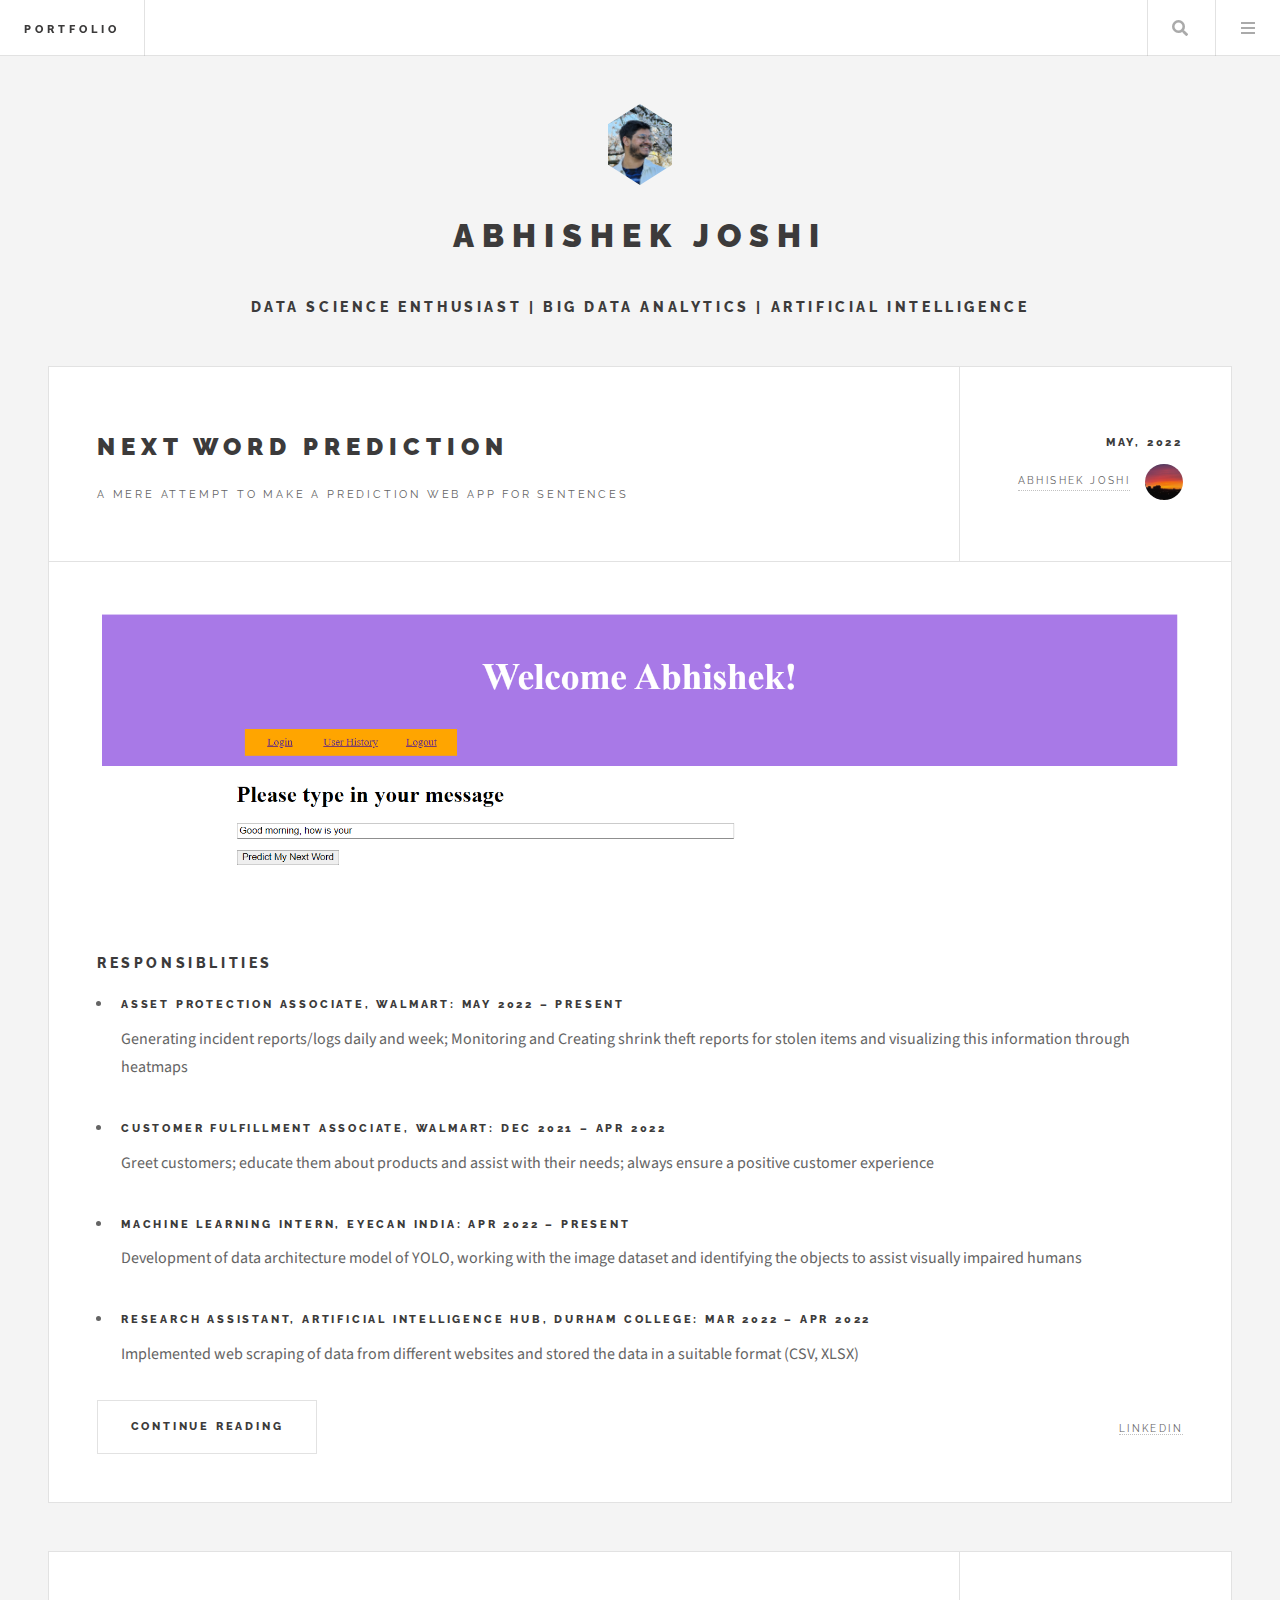
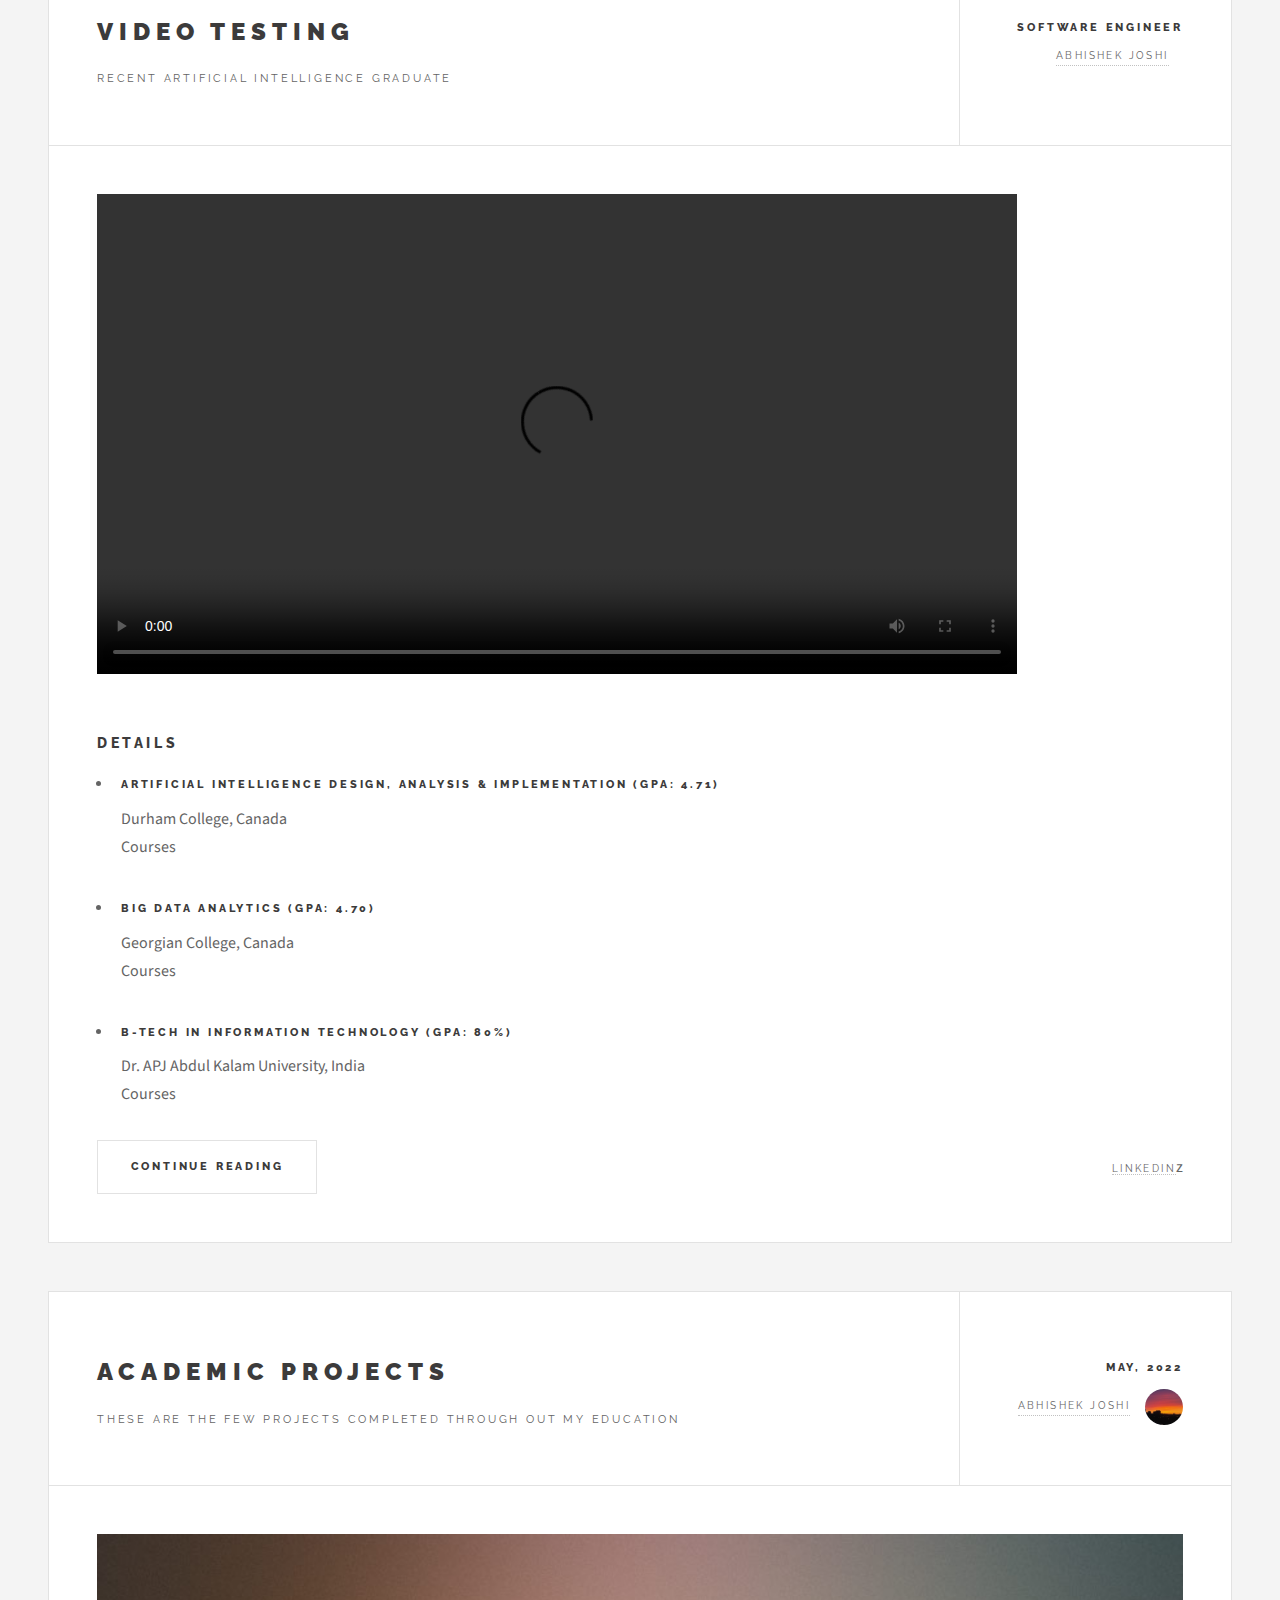
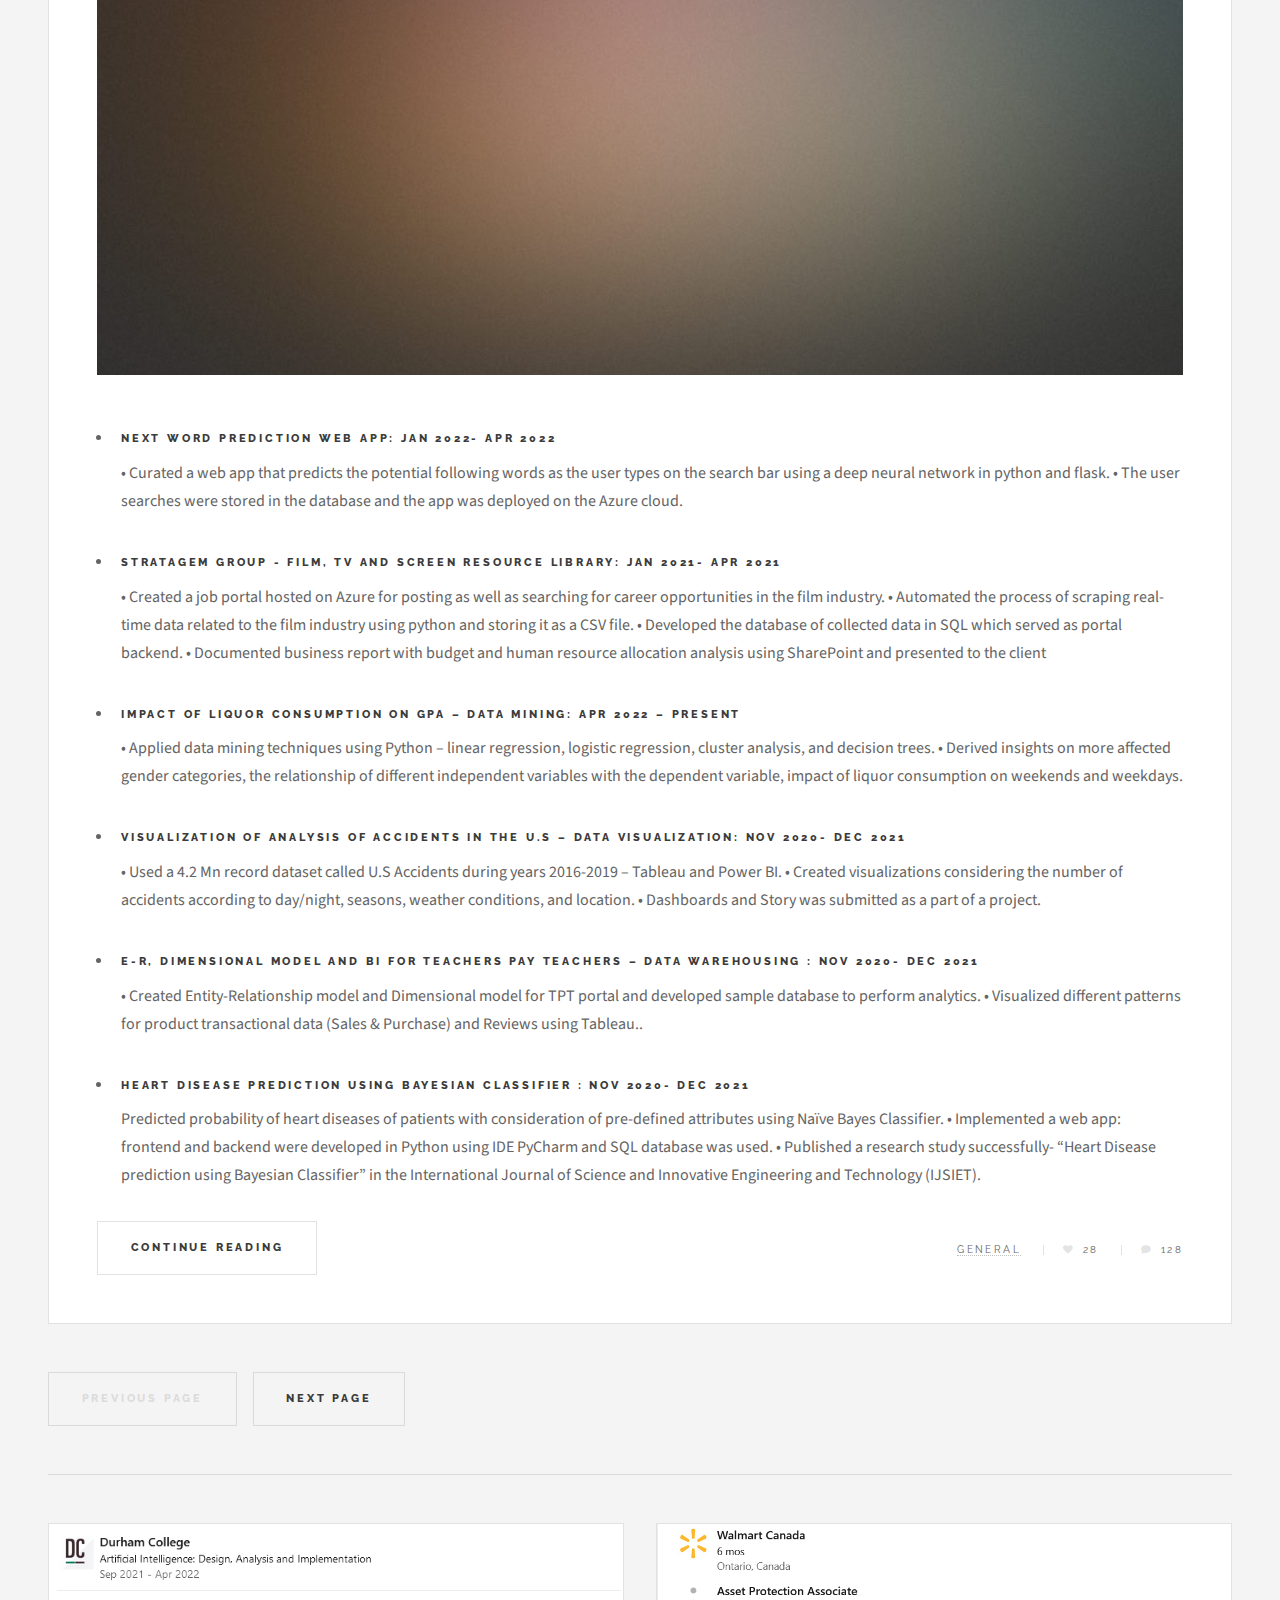
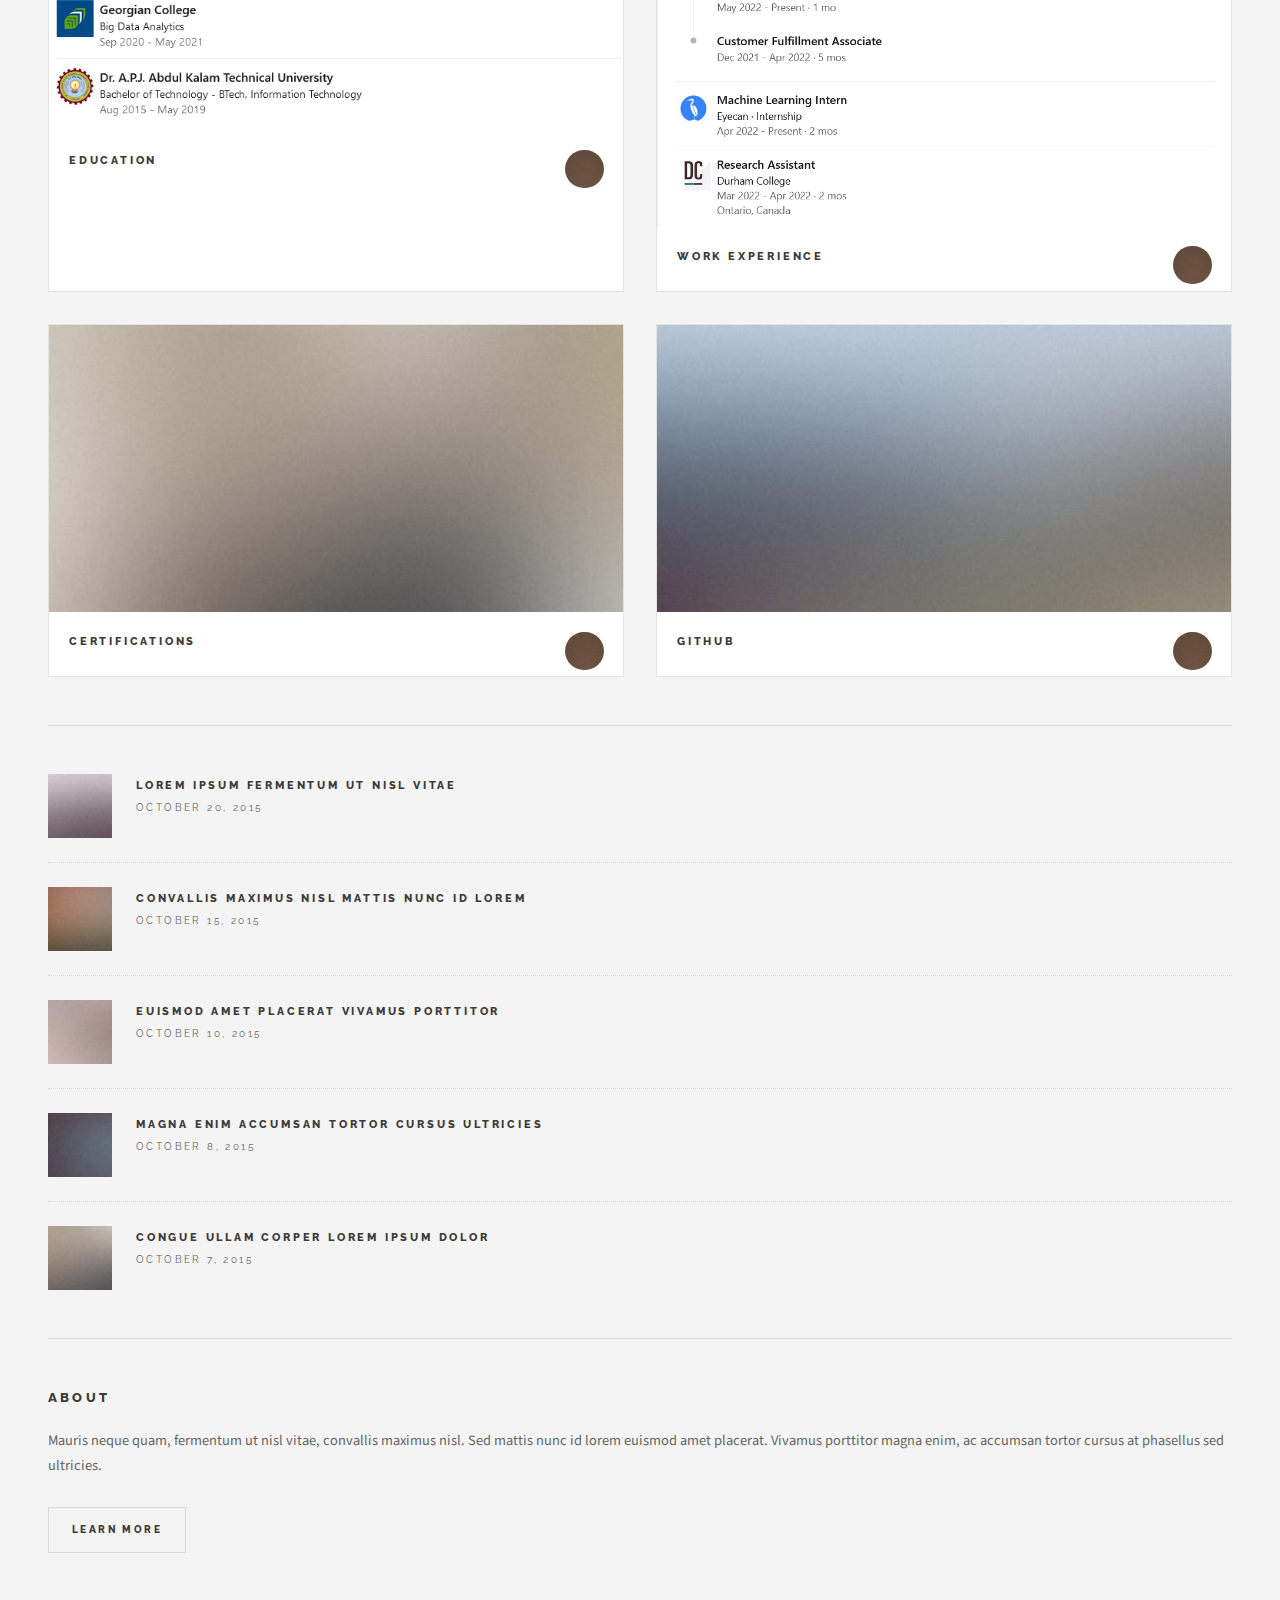
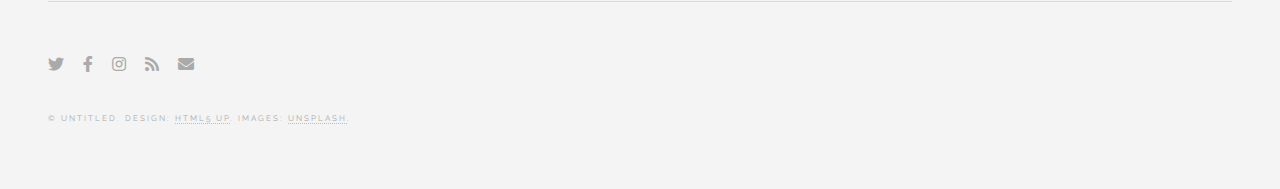
==== commit 000f6610: "Add files via upload" ====
--- a/index.html
+++ b/index.html
@@ -139,15 +139,20 @@
 							<article class="post">
 								<header>
 									<div class="title">
-										<h2><a href="single.html">Education</a></h2>
+										<h2><a href="single.html">Video Testing</a></h2>
 										<p>Recent Artificial Intelligence Graduate</p>
 									</div>
 									<div class="meta">
 										<time class="published" datetime="2015-10-25">Software Engineer</time>
-										<a href="#" class="author"><span class="name">Abhishek Joshi</span><img src="images/sky.jpeg" alt="" /></a>
+										<a href="#" class="author"><span class="name">Abhishek Joshi</span>
+											</a>
 									</div>
 								</header>
-								<a href="single.html" class="image featured"><img src="images/education.png" alt="" /></a>
+								<a href="single.html" class="image featured">
+									<video width="920" height="480" controls>
+										<source src="images/big_buck_bunny_720p_10mb.mp4" type="video/mp4">
+										 Your browser does not support the HTML5 Video Element
+										</video> </a>
 								<h3>Details</h3>
 								<ul class="squares">
 									<li>
@@ -587,7 +592,7 @@
 										<article class="mini-post">
 											<header>
 												<h3><a href="education.html">Education</a></h3>
-												<time class="published" datetime="2015-10-20">October 20, 2015</time>
+												<!--<time class="published" datetime="2015-10-20">October 20, 2015</time>-->
 												<a href="#" class="author"><img src="images/avatar.jpg" alt="" /></a>
 											</header>
 											<a href="education.html" class="image"><img src="images/education.png" alt="" /></a>
@@ -597,7 +602,7 @@
 										<article class="mini-post">
 											<header>
 												<h3><a href="workexperience.html">Work Experience</a></h3>
-												<time class="published" datetime="2015-10-19">October 19, 2015</time>
+												<!-- <time class="published" datetime="2015-10-19">October 19, 2015</time>-->
 												<a href="#" class="author"><img src="images/avatar.jpg" alt="" /></a>
 											</header>
 											<a href="workexperience.html" class="image"><img src="images/experience1.png" alt="" /></a>
@@ -607,7 +612,7 @@
 										<article class="mini-post">
 											<header>
 												<h3><a href="single.html">Certifications</a></h3>
-												<time class="published" datetime="2015-10-18">October 18, 2015</time>
+												<!-- <time class="published" datetime="2015-10-19">October 19, 2015</time>-->
 												<a href="#" class="author"><img src="images/avatar.jpg" alt="" /></a>
 											</header>
 											<a href="single.html" class="image"><img src="images/pic06.jpg" alt="" /></a>
@@ -617,7 +622,7 @@
 										<article class="mini-post">
 											<header>
 												<h3><a href="single.html">Github</a></h3>
-												<time class="published" datetime="2015-10-17">October 17, 2015</time>
+												<!-- <time class="published" datetime="2015-10-19">October 19, 2015</time>-->
 												<a href="#" class="author"><img src="images/avatar.jpg" alt="" /></a>
 											</header>
 											<a href="single.html" class="image"><img src="images/pic07.jpg" alt="" /></a>
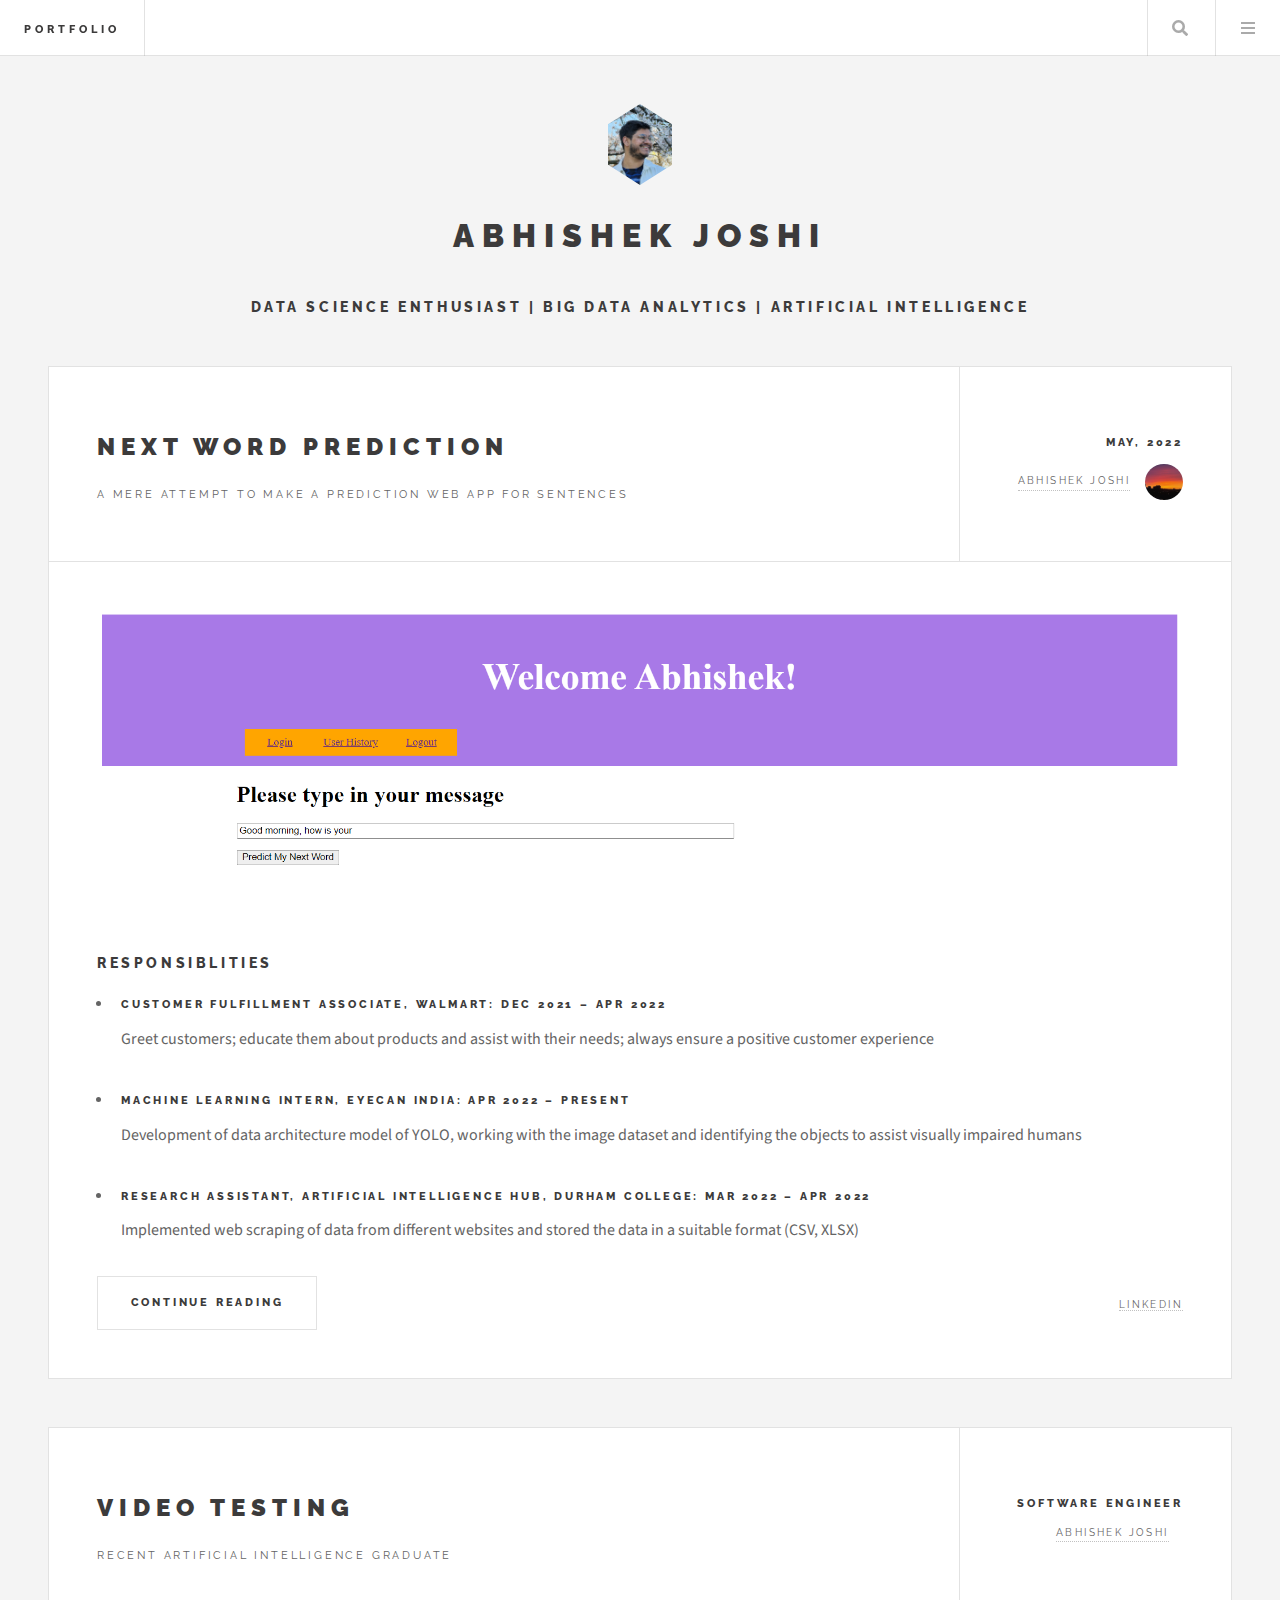
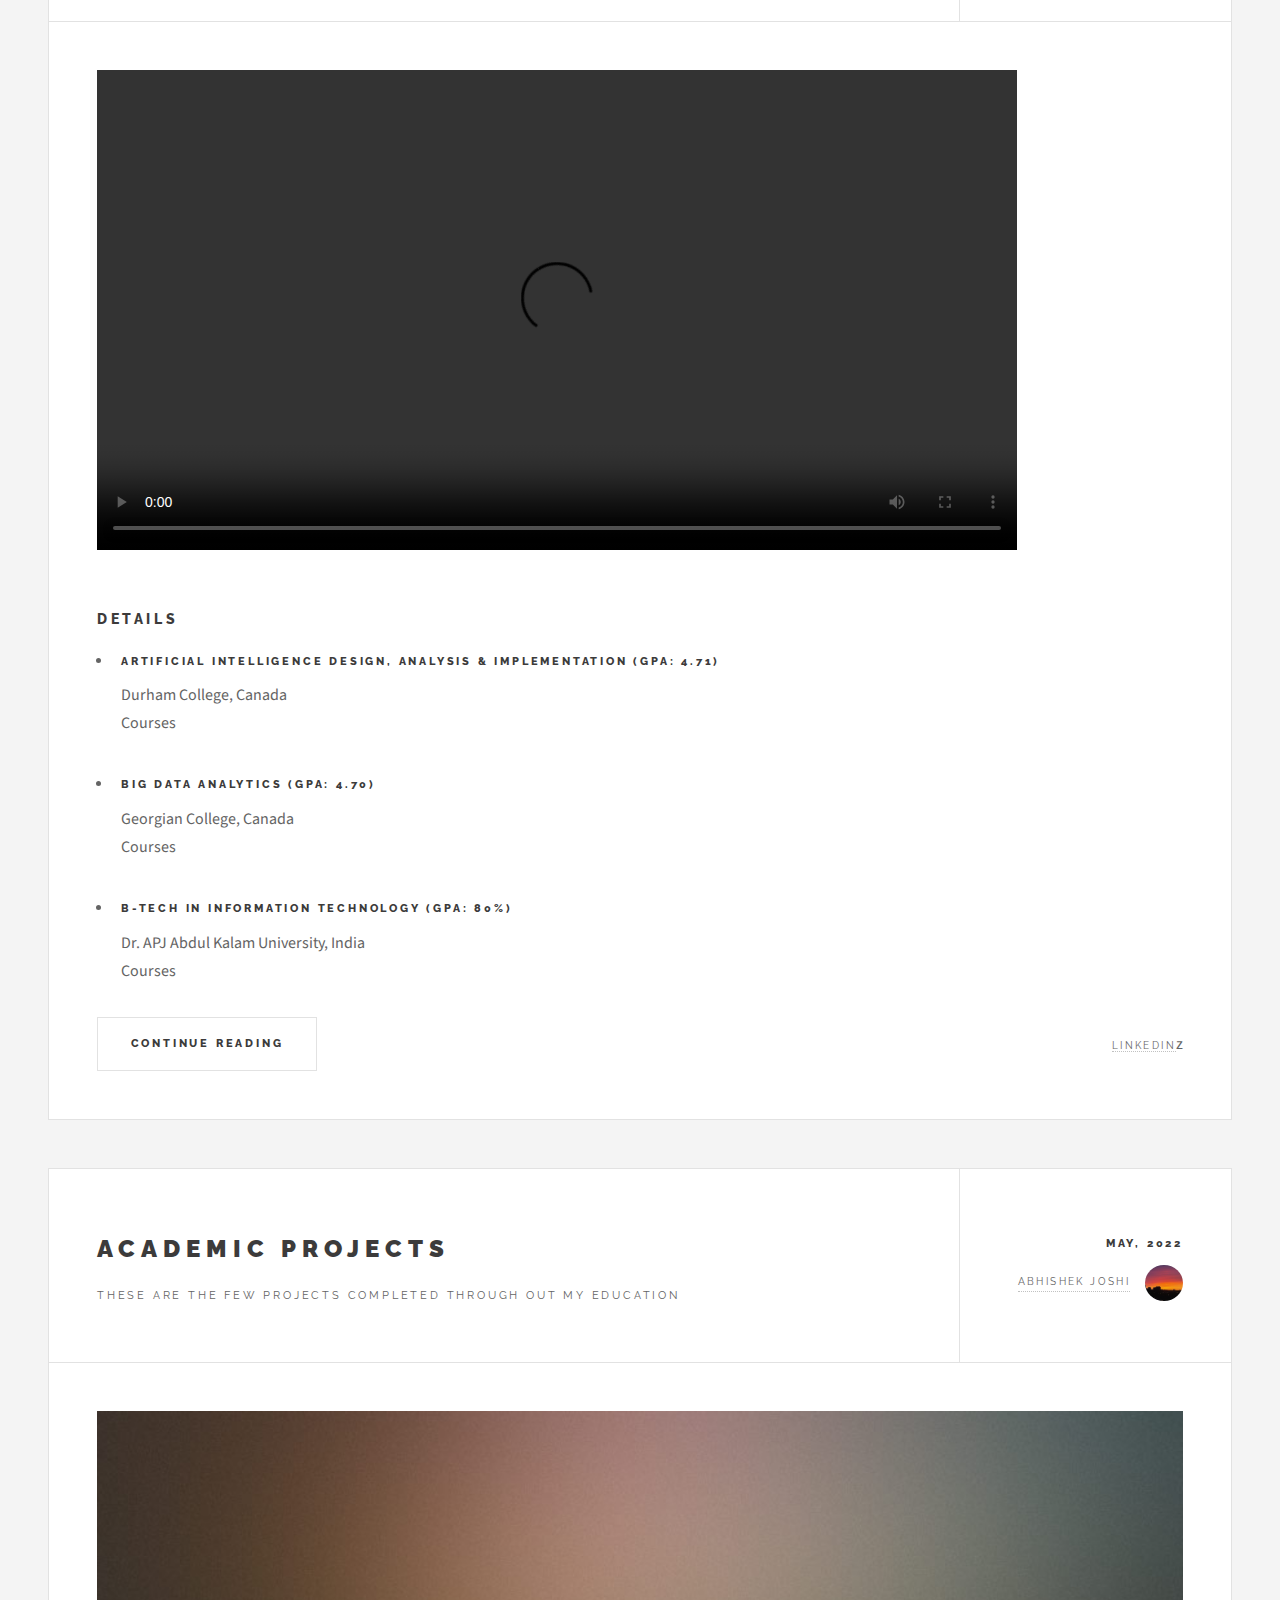
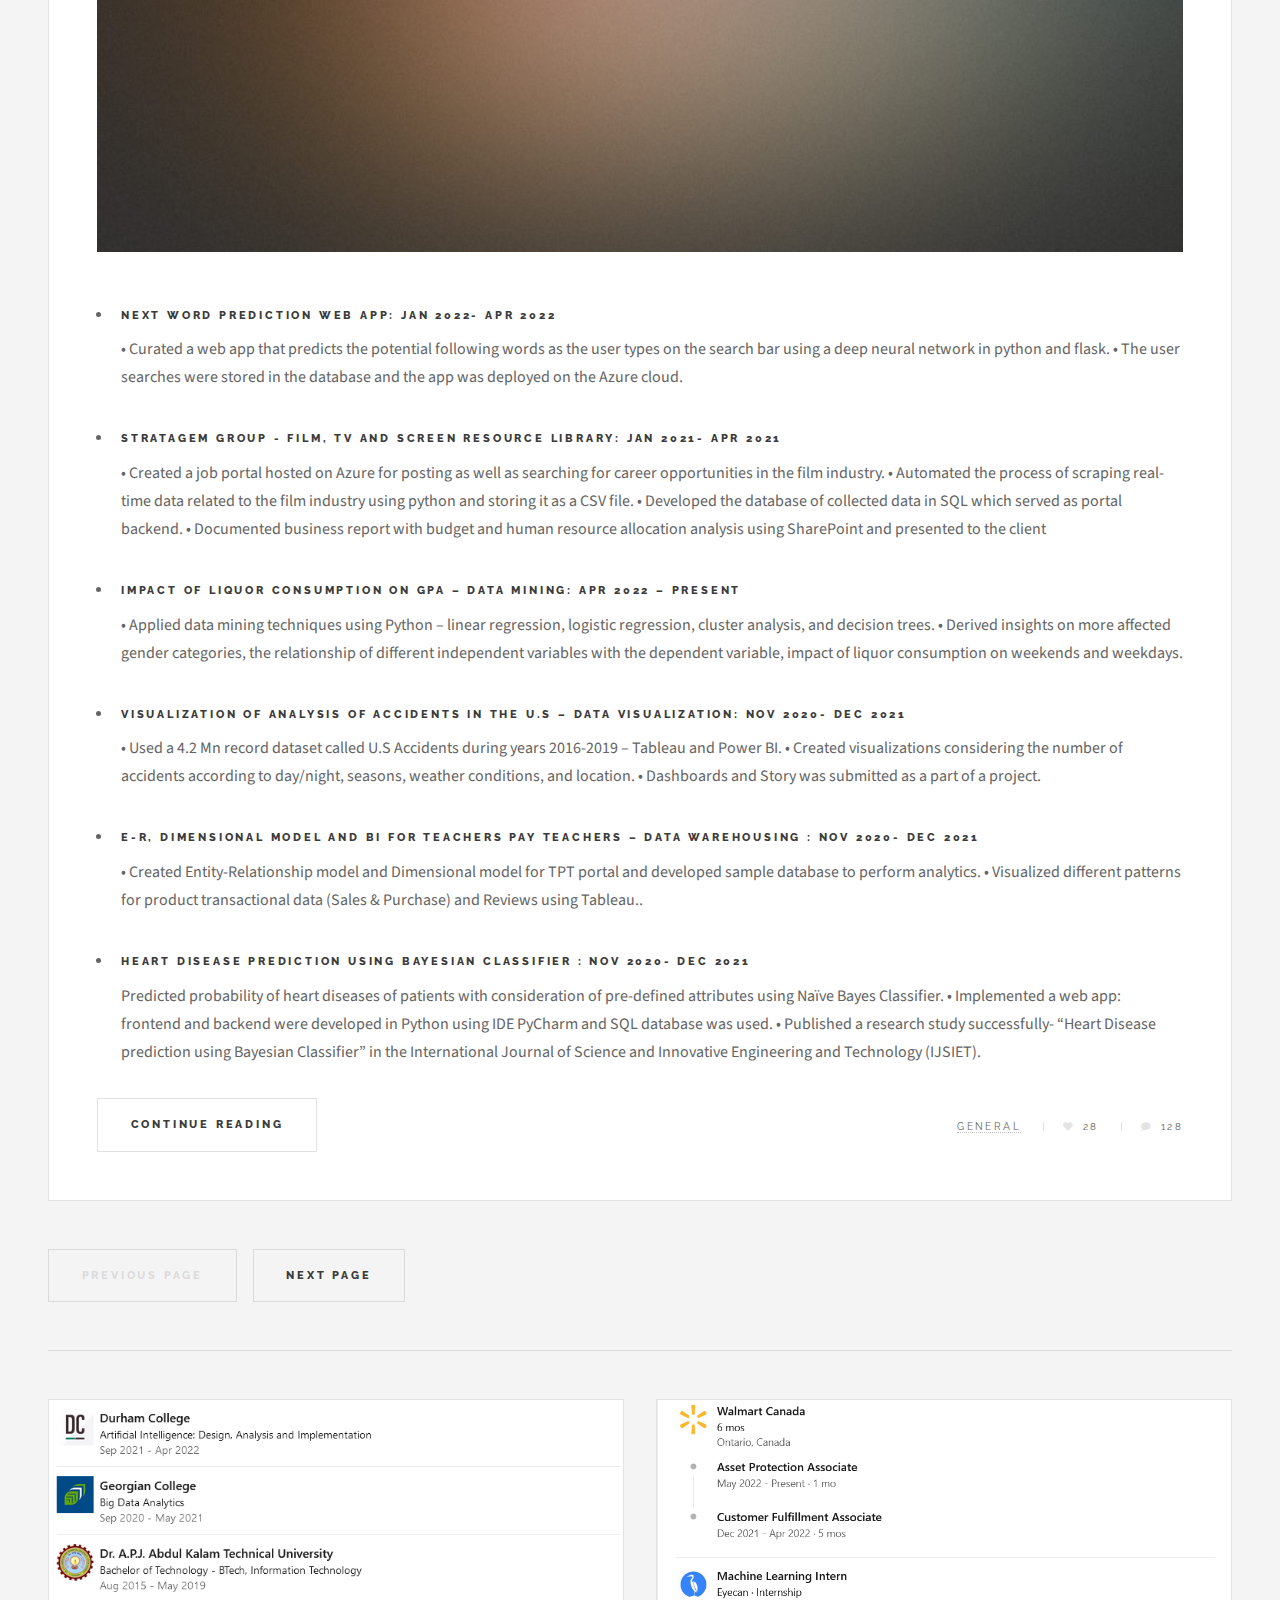
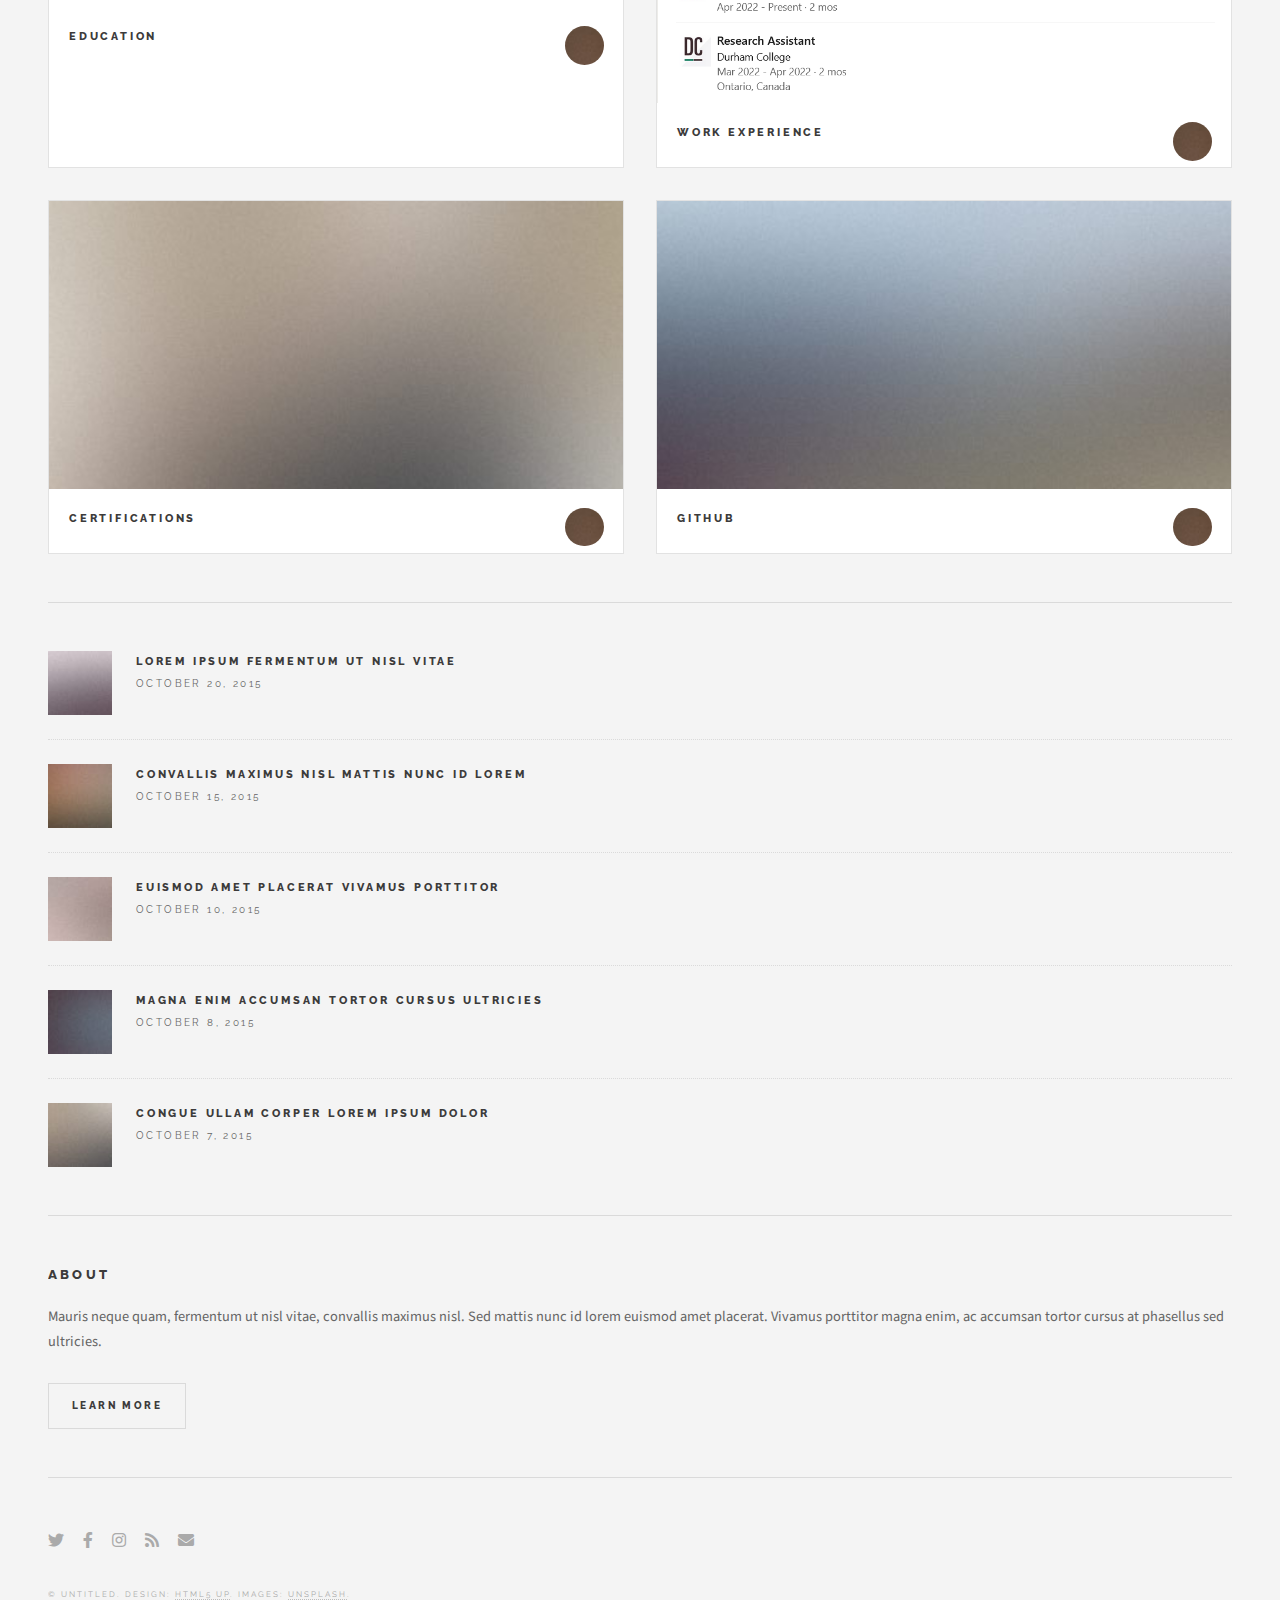
==== commit 999ecc76: "Updating Capstone app" ====
--- a/index.html
+++ b/index.html
@@ -91,7 +91,7 @@
 							<article class="post">
 								<header>
 									<div class="title">
-										<h2><a href="single.html">Next Word Prediction </a></h2>
+										<h2><a href="http://capstone2.azurewebsites.net/">Next Word Prediction </a></h2>
 										<p>A mere attempt to make a prediction web app for sentences</p>
 									</div>
 									<div class="meta">
@@ -100,15 +100,10 @@
 										<a href="#" class="author"><span class="name">Abhishek Joshi</span><img src="images/sky.jpeg" alt="" /></a>
 									</div>
 								</header>
-								<a href="single.html" class="image featured"><img src="images/nextword1.png" alt="" /></a>
+								<a href="http://capstone2.azurewebsites.net/" class="image featured"><img src="images/nextword1.png" alt="" /></a>
 								<h3>Responsiblities</h3>
 								<ul class="squares">
-									<li>
-											<h5>Asset Protection Associate, Walmart: May 2022 – Present</h5>
-											<p>
-											   Generating incident reports/logs daily and week;  
-											   Monitoring and Creating shrink theft reports for stolen items and visualizing this information through heatmaps </p>
-									</li>
+									
 									<li>
 										<h5>Customer Fulfillment Associate, Walmart: Dec 2021 – Apr 2022</h5>
 										<p>
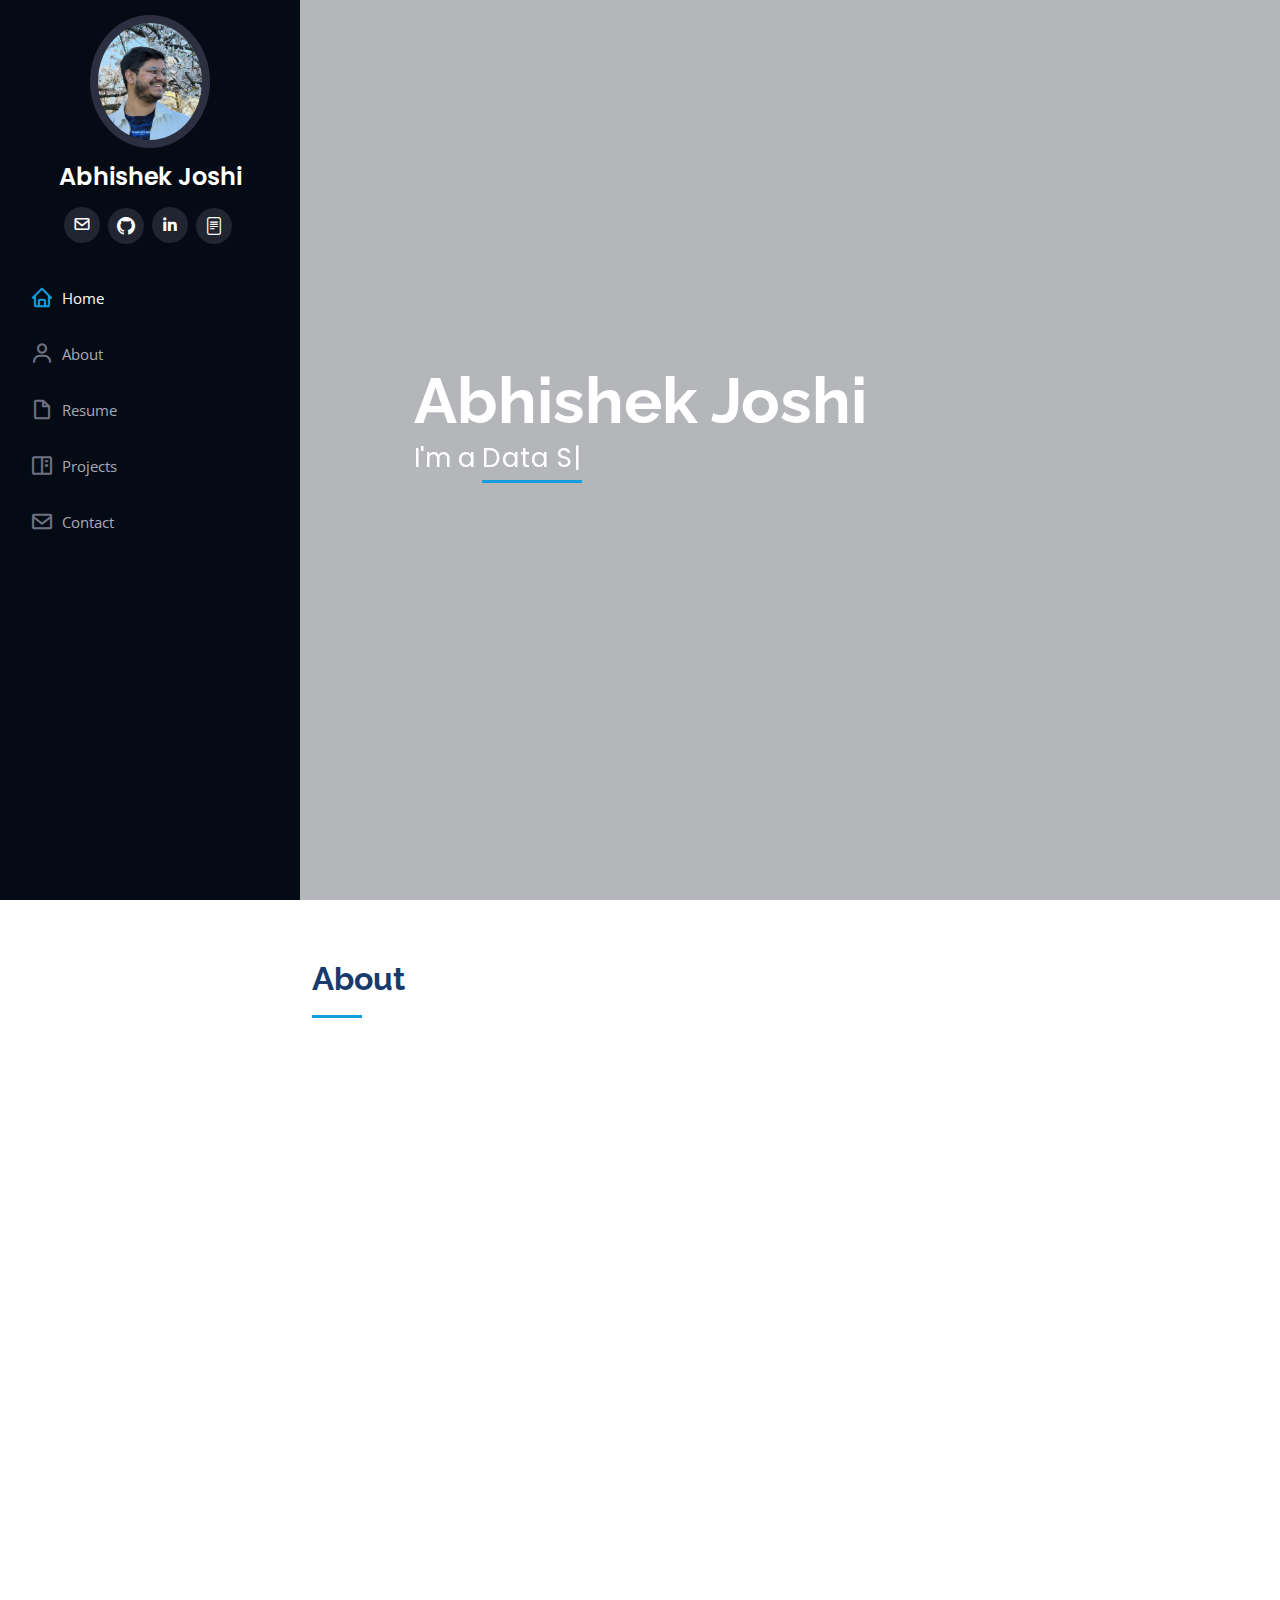
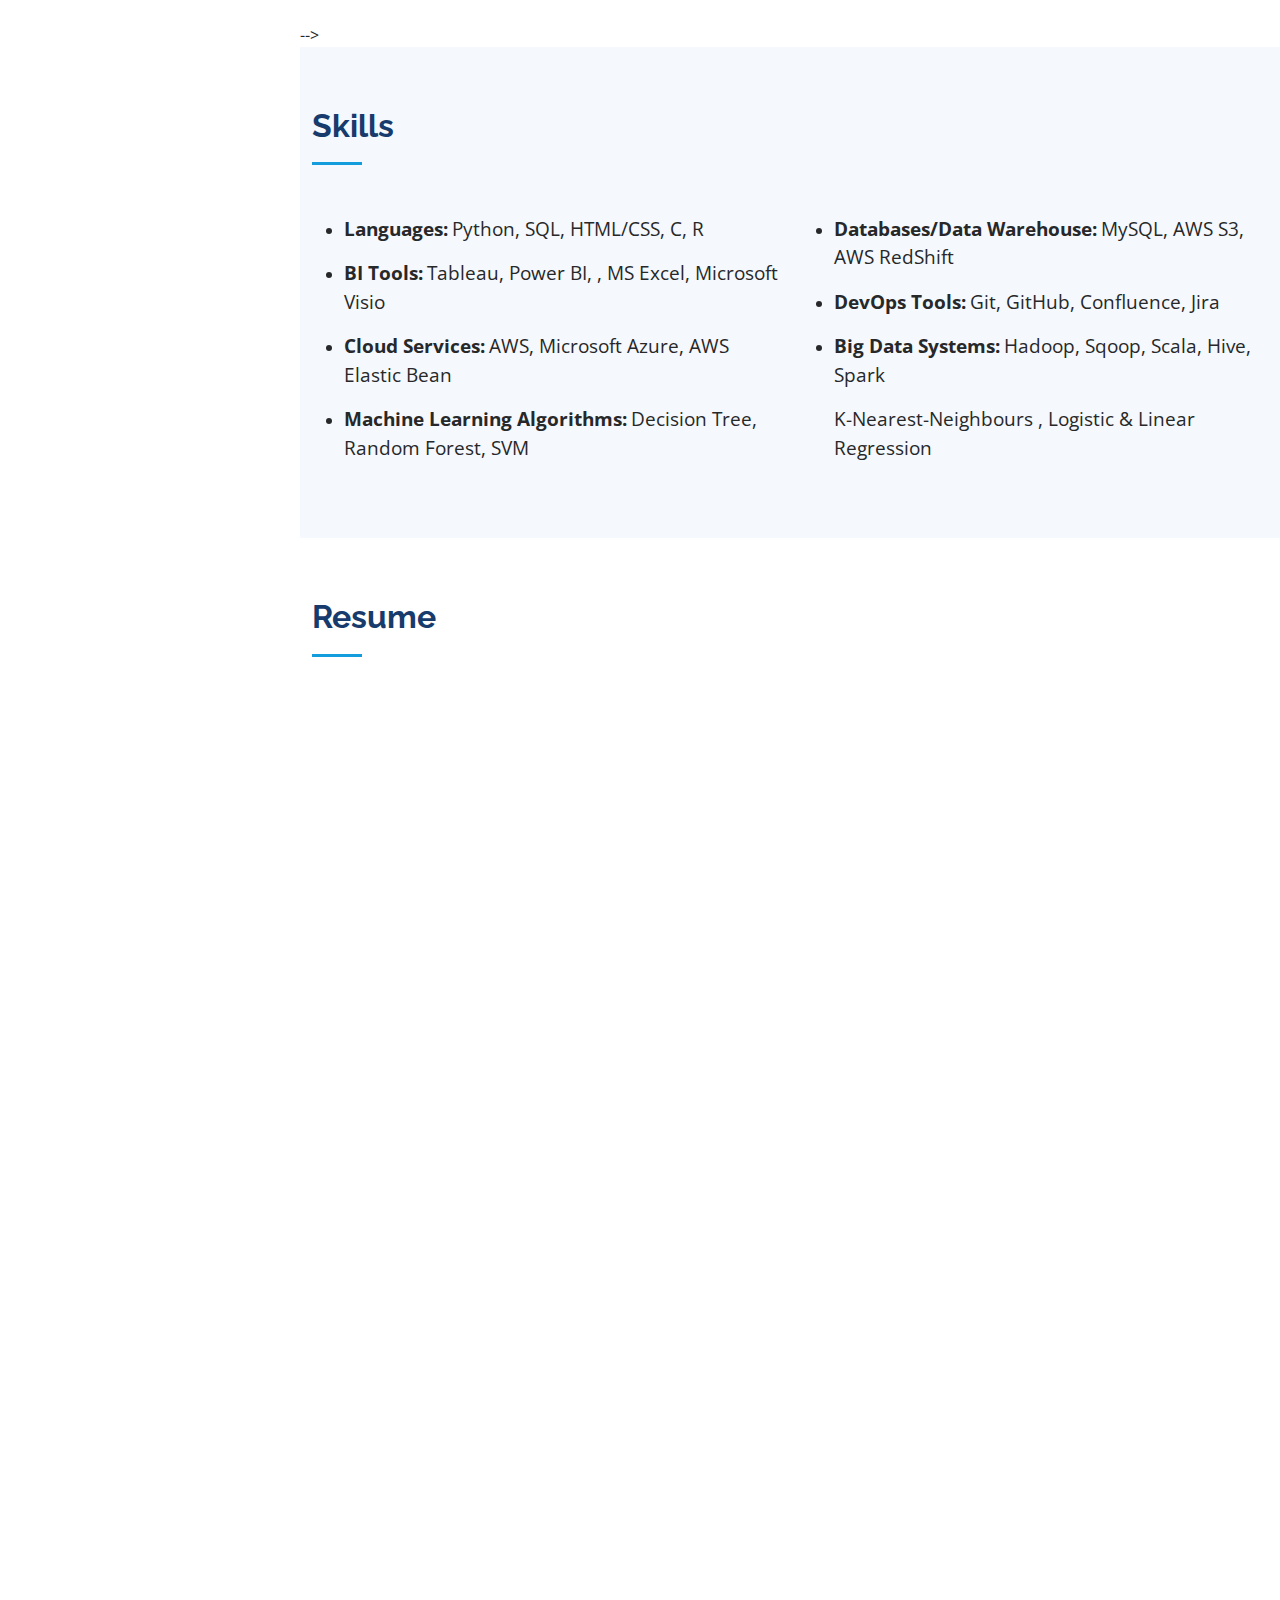
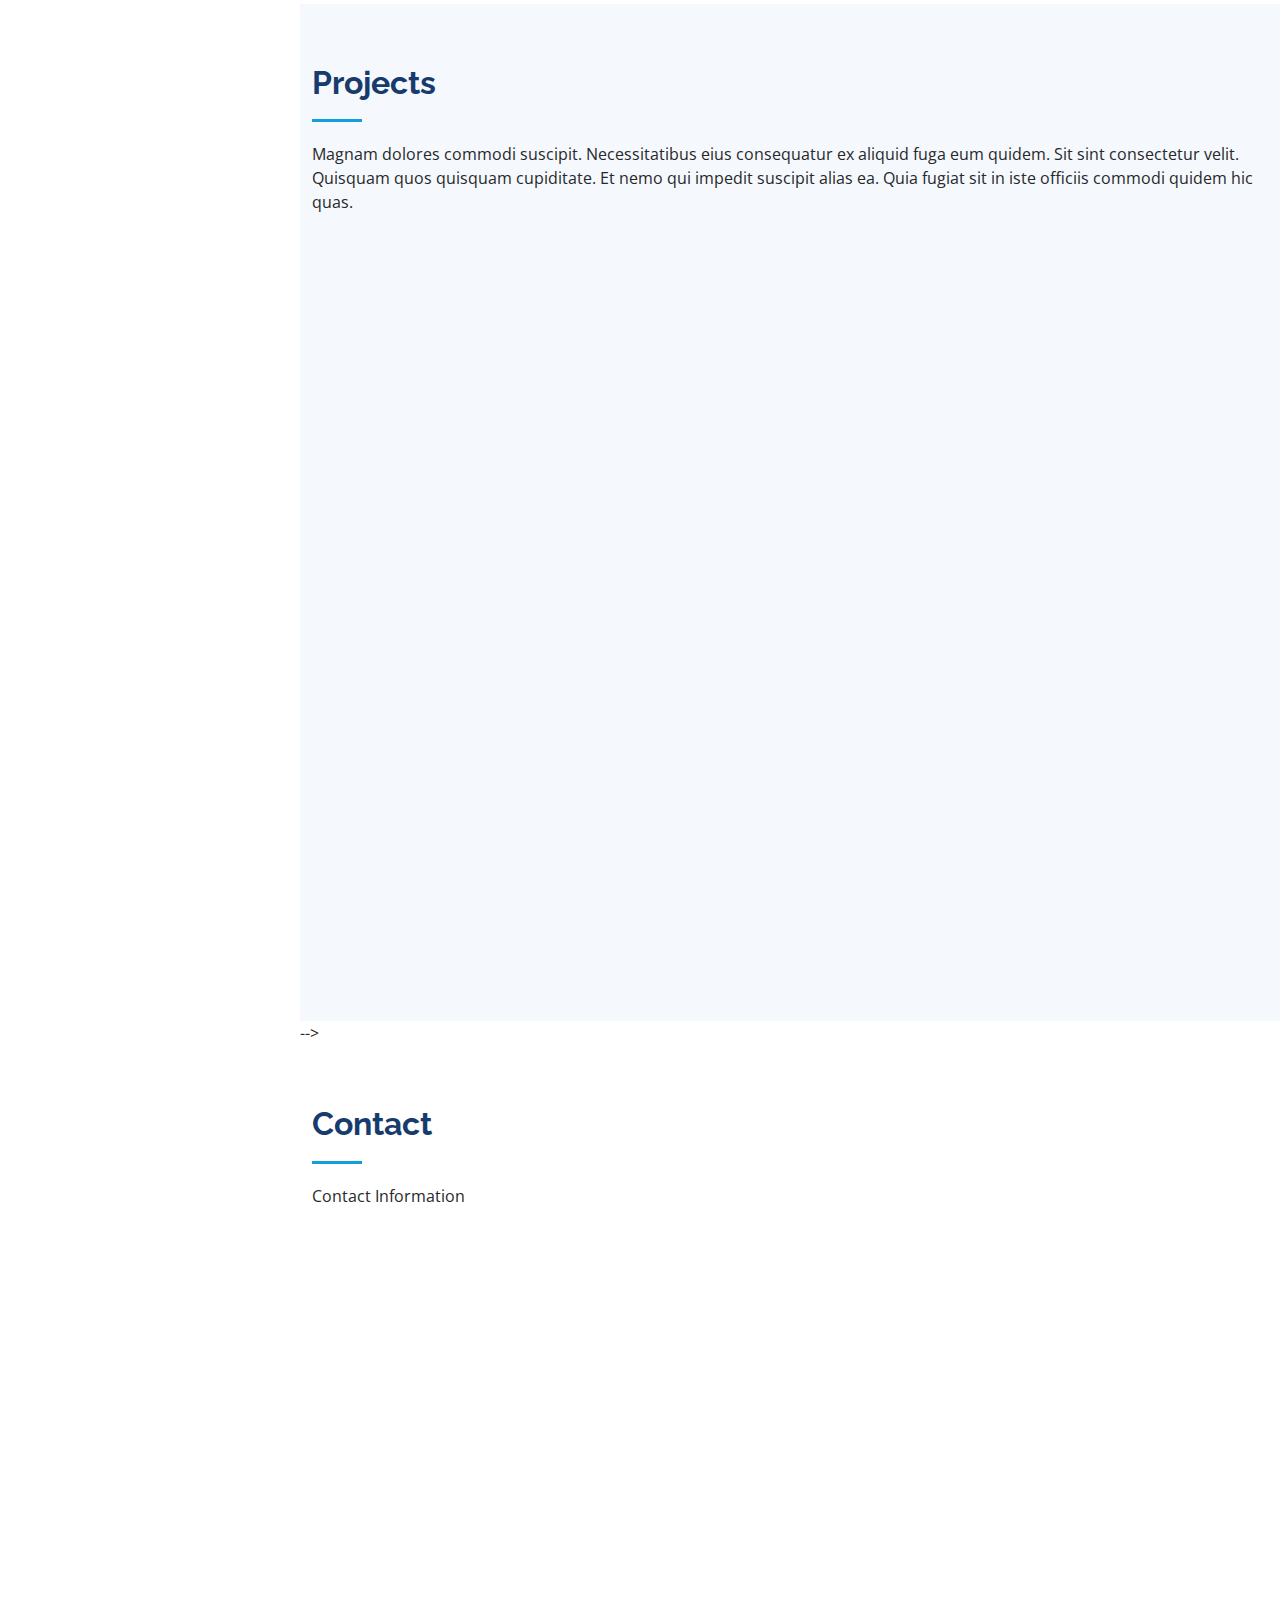
==== commit a690513a: "1st Commit" ====
--- a/index.html
+++ b/index.html
@@ -1,713 +1,617 @@
-<!DOCTYPE HTML>
-
-<html>
-	<head>
-		<title>Abhishek Joshi</title>
-		<meta charset="utf-8" />
-		<meta name="viewport" content="width=device-width, initial-scale=1, user-scalable=no" />
-		<link rel="stylesheet" href="assets/css/main.css" />
-	</head>
-	<body class="is-preload">
-
-		<!-- Wrapper -->
-			<div id="wrapper">
-
-				<!-- Header -->
-					<header id="header">
-						<h1><a href="index.html">Portfolio</a></h1>
-						<nav class="links">
-						
-						</nav>
-						<nav class="main">
-							<ul>
-								<!-- Search bar -->
-								<li class="search">
-									<a class="fa-search" href="#search">Search</a>
-									<form id="search" method="get" action="#">
-										<input type="text" name="query" placeholder="Search" />
-									</form>
-								</li>
-								<li class="menu">
-									<!-- menu bar maybe add tableau and powr bi stuff -->
-									<a class="fa-bars" href="#menu">Menu</a>
-								</li>
-							</ul>
-						</nav>
-					</header>
-
-				<!-- Menu -->
-					<section id="menu">
-
-						<!-- Search -->
-							<section>
-								<form class="search" method="get" action="#">
-									<input type="text" name="query" placeholder="Search" />
-								</form>
-							</section>
-
-						<!-- Links -->
-							<section>
-								<ul class="links">
-									<li>
-										<a href="#">
-											<h3>Lorem ipsum</h3>
-											<p>Feugiat tempus veroeros dolor</p>
-										</a>
-									</li>
-									<li>
-										<a href="#">
-											<h3>Dolor sit amet</h3>
-											<p>Sed vitae justo condimentum</p>
-										</a>
-									</li>
-									<li>
-										<a href="#">
-											<h3>Feugiat veroeros</h3>
-											<p>Phasellus sed ultricies mi congue</p>
-										</a>
-									</li>
-									<li>
-										<a href="#">
-											<h3>Etiam sed consequat</h3>
-											<p>Porta lectus amet ultricies</p>
-										</a>
-									</li>
-								</ul>
-							</section>
-
-						<!-- Actions -->
-							<section>
-								<ul class="actions stacked">
-									<li><a href="#" class="button large fit">Log In</a></li>
-								</ul>
-							</section>
-
-					</section>
-
-				<!-- Main -->
-					<div id="main">
-
-						<!-- Post -->
-							<article class="post">
-								<header>
-									<div class="title">
-										<h2><a href="http://capstone2.azurewebsites.net/">Next Word Prediction </a></h2>
-										<p>A mere attempt to make a prediction web app for sentences</p>
-									</div>
-									<div class="meta">
-										<!-- maybe include current time and date -->
-										<time class="published" datetime="2015-11-01">May, 2022</time>
-										<a href="#" class="author"><span class="name">Abhishek Joshi</span><img src="images/sky.jpeg" alt="" /></a>
-									</div>
-								</header>
-								<a href="http://capstone2.azurewebsites.net/" class="image featured"><img src="images/nextword1.png" alt="" /></a>
-								<h3>Responsiblities</h3>
-								<ul class="squares">
-									
-									<li>
-										<h5>Customer Fulfillment Associate, Walmart: Dec 2021 – Apr 2022</h5>
-										<p>
-											Greet customers; educate them about products and assist with their needs; always ensure a positive customer experience </p>
-									</li>
-									<li>
-										<h5>Machine Learning Intern, EyeCan India: Apr 2022 – Present</h5>
-										<p>
-											Development of data architecture model of YOLO, working with the image dataset and identifying the objects to assist visually impaired humans</p>
-									</li>
-									<li>
-										<h5>Research Assistant, Artificial Intelligence Hub, Durham College: Mar 2022 – Apr 2022</h5>
-										<p>
-											Implemented web scraping of data from different websites and stored the data in a suitable format (CSV, XLSX)</p>
-									</li>
-								</ul>
-								<footer>
-									<ul class="actions">
-										<li><a href="single.html" class="button large">Continue Reading</a></li>
-									</ul>
-									<ul class="stats">
-										<li><a href="https://www.linkedin.com/in/abhishekjoshii/#experience">LinkedIn</a></li>
-									</ul>
-								</footer>
-							</article>
-
-						<!-- Post -->
-							<article class="post">
-								<header>
-									<div class="title">
-										<h2><a href="single.html">Video Testing</a></h2>
-										<p>Recent Artificial Intelligence Graduate</p>
-									</div>
-									<div class="meta">
-										<time class="published" datetime="2015-10-25">Software Engineer</time>
-										<a href="#" class="author"><span class="name">Abhishek Joshi</span>
-											</a>
-									</div>
-								</header>
-								<a href="single.html" class="image featured">
-									<video width="920" height="480" controls>
-										<source src="images/big_buck_bunny_720p_10mb.mp4" type="video/mp4">
-										 Your browser does not support the HTML5 Video Element
-										</video> </a>
-								<h3>Details</h3>
-								<ul class="squares">
-									<li>
-											<h5>Artificial Intelligence Design, Analysis & Implementation (GPA: 4.71)</h5>
-											<h6></h6> Durham College, Canada</h6>
-											<p>
-											   Courses</p>
-									</li>
-									<li>
-										<h5>Big Data Analytics (GPA: 4.70)</h5>
-										<h6></h6> Georgian College, Canada</h6>
-										<p>
-										   Courses</p>
-									</li>
-									<li>
-										<h5>B-Tech in Information Technology (GPA: 80%)</h5>
-										<h6></h6> Dr. APJ Abdul Kalam University, India</h6>
-										<p>
-										   Courses</p>
-									</li>
-								</ul>
-								<footer>
-									<ul class="actions">
-										<li><a href="single.html" class="button large">Continue Reading</a></li>
-									</ul>
-									<ul class="stats">
-										<li><a href="https://www.linkedin.com/in/abhishekjoshii/#education">LinkedIn</a></li>z
-									</ul>
-								</footer>
-							</article>
-
-						<!-- Post -->
-							<article class="post">
-								<header>
-									<div class="title">
-										<h2><a href="single.html">Academic Projects</a></h2>
-										<p>These are the few projects completed through out my education</p>
-									</div>
-									<div class="meta">
-										<time class="published" datetime="2015-10-22">May, 2022</time>
-										<a href="#" class="author"><span class="name">Abhishek Joshi</span><img src="images/sky.jpeg" alt="" /></a>
-									</div>
-								</header>
-								<a href="single.html" class="image featured"><img src="images/pic03.jpg" alt="" /></a>
-								<ul class="squares">
-									<li>
-											<h5>Next Word Prediction Web App: Jan 2022- Apr 2022</h5>
-											<p>
-												•	Curated a web app that predicts the potential following words as the user types on the search bar using a deep neural network in python and flask.
-												•	The user searches were stored in the database and the app was deployed on the Azure cloud. </p>
-									</li>
-									<li>
-										<h5>Stratagem Group - Film, TV and Screen Resource Library: Jan 2021- Apr 2021</h5>
-										<p>
-											•	Created a job portal hosted on Azure for posting as well as searching for career opportunities in the film industry.
-											•	Automated the process of scraping real-time data related to the film industry using python and storing it as a CSV file.
-											•	Developed the database of collected data in SQL which served as portal backend.
-											•	Documented business report with budget and human resource allocation analysis using SharePoint and presented to the client </p>
-									</li>
-									<li>
-										<h5>Impact of Liquor Consumption on GPA – Data Mining: Apr 2022 – Present</h5>
-										<p>
-											•	Applied data mining techniques using Python – linear regression, logistic regression, cluster analysis, and decision trees.
-											•	Derived insights on more affected gender categories, the relationship of different independent variables with the dependent variable, impact of liquor consumption on weekends and weekdays.</p>
-									</li>
-									<li>
-										<h5>Visualization of analysis of accidents in the U.S – Data Visualization: Nov 2020- Dec 2021</h5>
-										<p>
-											•	Used a 4.2 Mn record dataset called U.S Accidents during years 2016-2019 – Tableau and Power BI.
-											•	Created visualizations considering the number of accidents according to day/night, seasons, weather conditions, and location.
-											•	Dashboards and Story was submitted as a part of a project.</p>
-									</li>
-									<li>
-										<h5>E-R, Dimensional Model and BI for Teachers pay Teachers – Data Warehousing : Nov 2020- Dec 2021</h5>
-										<p>
-											•	Created Entity-Relationship model and Dimensional model for TPT portal and developed sample database to perform analytics.
-											•	Visualized different patterns for product transactional data (Sales & Purchase) and Reviews using Tableau..</p>
-									</li>
-									<li>
-										<h5>Heart Disease Prediction using Bayesian Classifier : Nov 2020- Dec 2021</h5>
-										<p>
-											Predicted probability of heart diseases of patients with consideration of pre-defined attributes using Naïve Bayes Classifier.
-									•	Implemented a web app: frontend and backend were developed in Python using IDE PyCharm and SQL database was used.
-									•	Published a research study successfully- “Heart Disease prediction using Bayesian Classifier” in the International Journal of Science and Innovative Engineering and Technology (IJSIET).</p>
-									</li>
-								</ul>
-								<footer>
-									<ul class="actions">
-										<li><a href="single.html" class="button large">Continue Reading</a></li>
-									</ul>
-									<ul class="stats">
-										<li><a href="#">General</a></li>
-										<li><a href="#" class="icon solid fa-heart">28</a></li>
-										<li><a href="#" class="icon solid fa-comment">128</a></li>
-									</ul>
-								</footer>
-							</article>
-
-						<!-- Post -->
-						<!--
-							<article class="post">
-								<header>
-									<div class="title">
-										<h2><a href="#">Elements</a></h2>
-										<p>Lorem ipsum dolor amet nullam consequat etiam feugiat</p>
-									</div>
-									<div class="meta">
-										<time class="published" datetime="2015-10-18">October 18, 2015</time>
-										<a href="#" class="author"><span class="name">Jane Doe</span><img src="images/avatar.jpg" alt="" /></a>
-									</div>
-								</header>
-
-								<section>
-									<h3>Text</h3>
-									<p>This is <b>bold</b> and this is <strong>strong</strong>. This is <i>italic</i> and this is <em>emphasized</em>.
-									This is <sup>superscript</sup> text and this is <sub>subscript</sub> text.
-									This is <u>underlined</u> and this is code: <code>for (;;) { ... }</code>. Finally, <a href="#">this is a link</a>.</p>
-									<hr />
-									<p>Nunc lacinia ante nunc ac lobortis. Interdum adipiscing gravida odio porttitor sem non mi integer non faucibus ornare mi ut ante amet placerat aliquet. Volutpat eu sed ante lacinia sapien lorem accumsan varius montes viverra nibh in adipiscing blandit tempus accumsan.</p>
-									<hr />
-									<h2>Heading Level 2</h2>
-									<h3>Heading Level 3</h3>
-									<h4>Heading Level 4</h4>
-									<hr />
-									<h4>Blockquote</h4>
-									<blockquote>Fringilla nisl. Donec accumsan interdum nisi, quis tincidunt felis sagittis eget tempus euismod. Vestibulum ante ipsum primis in faucibus vestibulum. Blandit adipiscing eu felis iaculis volutpat ac adipiscing accumsan faucibus. Vestibulum ante ipsum primis in faucibus lorem ipsum dolor sit amet nullam adipiscing eu felis.</blockquote>
-									<h4>Preformatted</h4>
-									<pre><code>i = 0;
-
-while (!deck.isInOrder()) {
-  print 'Iteration ' + i;
-  deck.shuffle();
-  i++;
-}
-
-print 'It took ' + i + ' iterations to sort the deck.';</code></pre>
-								</section>
-
-								<section>
-									<h3>Lists</h3>
-									<div class="row">
-										<div class="col-6 col-12-medium">
-											<h4>Unordered</h4>
-											<ul>
-												<li>Dolor pulvinar etiam.</li>
-												<li>Sagittis adipiscing.</li>
-												<li>Felis enim feugiat.</li>
-											</ul>
-											<h4>Alternate</h4>
-											<ul class="alt">
-												<li>Dolor pulvinar etiam.</li>
-												<li>Sagittis adipiscing.</li>
-												<li>Felis enim feugiat.</li>
-											</ul>
-										</div>
-										<div class="col-6 col-12-medium">
-											<h4>Ordered</h4>
-											<ol>
-												<li>Dolor pulvinar etiam.</li>
-												<li>Etiam vel felis viverra.</li>
-												<li>Felis enim feugiat.</li>
-												<li>Dolor pulvinar etiam.</li>
-												<li>Etiam vel felis lorem.</li>
-												<li>Felis enim et feugiat.</li>
-											</ol>
-											<h4>Icons</h4>
-											<ul class="icons">
-												<li><a href="#" class="icon brands fa-twitter"><span class="label">Twitter</span></a></li>
-												<li><a href="#" class="icon brands fa-facebook-f"><span class="label">Facebook</span></a></li>
-												<li><a href="#" class="icon brands fa-instagram"><span class="label">Instagram</span></a></li>
-												<li><a href="#" class="icon brands fa-github"><span class="label">Github</span></a></li>
-											</ul>
-										</div>
-									</div>
-									<h3>Actions</h3>
-									<div class="row">
-										<div class="col-6 col-12-medium">
-											<ul class="actions">
-												<li><a href="#" class="button">Default</a></li>
-												<li><a href="#" class="button">Default</a></li>
-												<li><a href="#" class="button">Default</a></li>
-											</ul>
-											<ul class="actions small">
-												<li><a href="#" class="button small">Small</a></li>
-												<li><a href="#" class="button small">Small</a></li>
-												<li><a href="#" class="button small">Small</a></li>
-											</ul>
-											<ul class="actions stacked">
-												<li><a href="#" class="button">Default</a></li>
-												<li><a href="#" class="button">Default</a></li>
-												<li><a href="#" class="button">Default</a></li>
-											</ul>
-											<ul class="actions stacked">
-												<li><a href="#" class="button small">Small</a></li>
-												<li><a href="#" class="button small">Small</a></li>
-												<li><a href="#" class="button small">Small</a></li>
-											</ul>
-										</div>
-										<div class="col-6 col-12-medium">
-											<ul class="actions stacked">
-												<li><a href="#" class="button fit">Default</a></li>
-												<li><a href="#" class="button fit">Default</a></li>
-											</ul>
-											<ul class="actions stacked">
-												<li><a href="#" class="button small fit">Small</a></li>
-												<li><a href="#" class="button small fit">Small</a></li>
-											</ul>
-										</div>
-									</div>
-								</section>
-
-								<section>
-									<h3>Table</h3>
-									<h4>Default</h4>
-									<div class="table-wrapper">
-										<table>
-											<thead>
-												<tr>
-													<th>Name</th>
-													<th>Description</th>
-													<th>Price</th>
-												</tr>
-											</thead>
-											<tbody>
-												<tr>
-													<td>Item One</td>
-													<td>Ante turpis integer aliquet porttitor.</td>
-													<td>29.99</td>
-												</tr>
-												<tr>
-													<td>Item Two</td>
-													<td>Vis ac commodo adipiscing arcu aliquet.</td>
-													<td>19.99</td>
-												</tr>
-												<tr>
-													<td>Item Three</td>
-													<td> Morbi faucibus arcu accumsan lorem.</td>
-													<td>29.99</td>
-												</tr>
-												<tr>
-													<td>Item Four</td>
-													<td>Vitae integer tempus condimentum.</td>
-													<td>19.99</td>
-												</tr>
-												<tr>
-													<td>Item Five</td>
-													<td>Ante turpis integer aliquet porttitor.</td>
-													<td>29.99</td>
-												</tr>
-											</tbody>
-											<tfoot>
-												<tr>
-													<td colspan="2"></td>
-													<td>100.00</td>
-												</tr>
-											</tfoot>
-										</table>
-									</div>
-
-									<h4>Alternate</h4>
-									<div class="table-wrapper">
-										<table class="alt">
-											<thead>
-												<tr>
-													<th>Name</th>
-													<th>Description</th>
-													<th>Price</th>
-												</tr>
-											</thead>
-											<tbody>
-												<tr>
-													<td>Item One</td>
-													<td>Ante turpis integer aliquet porttitor.</td>
-													<td>29.99</td>
-												</tr>
-												<tr>
-													<td>Item Two</td>
-													<td>Vis ac commodo adipiscing arcu aliquet.</td>
-													<td>19.99</td>
-												</tr>
-												<tr>
-													<td>Item Three</td>
-													<td> Morbi faucibus arcu accumsan lorem.</td>
-													<td>29.99</td>
-												</tr>
-												<tr>
-													<td>Item Four</td>
-													<td>Vitae integer tempus condimentum.</td>
-													<td>19.99</td>
-												</tr>
-												<tr>
-													<td>Item Five</td>
-													<td>Ante turpis integer aliquet porttitor.</td>
-													<td>29.99</td>
-												</tr>
-											</tbody>
-											<tfoot>
-												<tr>
-													<td colspan="2"></td>
-													<td>100.00</td>
-												</tr>
-											</tfoot>
-										</table>
-									</div>
-								</section>
-
-								<section>
-									<h3>Buttons</h3>
-									<ul class="actions">
-										<li><a href="#" class="button large">Large</a></li>
-										<li><a href="#" class="button">Default</a></li>
-										<li><a href="#" class="button small">Small</a></li>
-									</ul>
-									<ul class="actions fit">
-										<li><a href="#" class="button fit">Fit</a></li>
-										<li><a href="#" class="button fit">Fit</a></li>
-										<li><a href="#" class="button fit">Fit</a></li>
-									</ul>
-									<ul class="actions fit small">
-										<li><a href="#" class="button fit small">Fit + Small</a></li>
-										<li><a href="#" class="button fit small">Fit + Small</a></li>
-										<li><a href="#" class="button fit small">Fit + Small</a></li>
-									</ul>
-									<ul class="actions">
-										<li><a href="#" class="button icon solid fa-download">Icon</a></li>
-										<li><a href="#" class="button icon solid fa-upload">Icon</a></li>
-										<li><a href="#" class="button icon solid fa-save">Icon</a></li>
-									</ul>
-									<ul class="actions">
-										<li><span class="button disabled">Disabled</span></li>
-										<li><span class="button disabled icon solid fa-download">Disabled</span></li>
-									</ul>
-								</section>
-
-								<section>
-									<h3>Form</h3>
-									<form method="post" action="#">
-										<div class="row gtr-uniform">
-											<div class="col-6 col-12-xsmall">
-												<input type="text" name="demo-name" id="demo-name" value="" placeholder="Name" />
-											</div>
-											<div class="col-6 col-12-xsmall">
-												<input type="email" name="demo-email" id="demo-email" value="" placeholder="Email" />
-											</div>
-											<div class="col-12">
-												<select name="demo-category" id="demo-category">
-													<option value="">- Category -</option>
-													<option value="1">Manufacturing</option>
-													<option value="1">Shipping</option>
-													<option value="1">Administration</option>
-													<option value="1">Human Resources</option>
-												</select>
-											</div>
-											<div class="col-4 col-12-small">
-												<input type="radio" id="demo-priority-low" name="demo-priority" checked>
-												<label for="demo-priority-low">Low</label>
-											</div>
-											<div class="col-4 col-12-small">
-												<input type="radio" id="demo-priority-normal" name="demo-priority">
-												<label for="demo-priority-normal">Normal</label>
-											</div>
-											<div class="col-4 col-12-small">
-												<input type="radio" id="demo-priority-high" name="demo-priority">
-												<label for="demo-priority-high">High</label>
-											</div>
-											<div class="col-6 col-12-small">
-												<input type="checkbox" id="demo-copy" name="demo-copy">
-												<label for="demo-copy">Email me a copy</label>
-											</div>
-											<div class="col-6 col-12-small">
-												<input type="checkbox" id="demo-human" name="demo-human" checked>
-												<label for="demo-human">Not a robot</label>
-											</div>
-											<div class="col-12">
-												<textarea name="demo-message" id="demo-message" placeholder="Enter your message" rows="6"></textarea>
-											</div>
-											<div class="col-12">
-												<ul class="actions">
-													<li><input type="submit" value="Send Message" /></li>
-													<li><input type="reset" value="Reset" /></li>
-												</ul>
-											</div>
-										</div>
-									</form>
-								</section>
-
-								<section>
-									<h3>Image</h3>
-									<h4>Fit</h4>
-									<div class="box alt">
-										<div class="row gtr-uniform">
-											<div class="col-12"><span class="image fit"><img src="images/pic02.jpg" alt="" /></span></div>
-											<div class="col-4"><span class="image fit"><img src="images/pic04.jpg" alt="" /></span></div>
-											<div class="col-4"><span class="image fit"><img src="images/pic05.jpg" alt="" /></span></div>
-											<div class="col-4"><span class="image fit"><img src="images/pic06.jpg" alt="" /></span></div>
-											<div class="col-4"><span class="image fit"><img src="images/pic06.jpg" alt="" /></span></div>
-											<div class="col-4"><span class="image fit"><img src="images/pic04.jpg" alt="" /></span></div>
-											<div class="col-4"><span class="image fit"><img src="images/pic05.jpg" alt="" /></span></div>
-											<div class="col-4"><span class="image fit"><img src="images/pic05.jpg" alt="" /></span></div>
-											<div class="col-4"><span class="image fit"><img src="images/pic06.jpg" alt="" /></span></div>
-											<div class="col-4"><span class="image fit"><img src="images/pic04.jpg" alt="" /></span></div>
-										</div>
-									</div>
-									<h4>Left &amp; Right</h4>
-									<p><span class="image left"><img src="images/pic07.jpg" alt="" /></span>Fringilla nisl. Donec accumsan interdum nisi, quis tincidunt felis sagittis eget. tempus euismod. Vestibulum ante ipsum primis in faucibus vestibulum. Blandit adipiscing eu felis iaculis volutpat ac adipiscing accumsan eu faucibus. Integer ac pellentesque praesent tincidunt felis sagittis eget. tempus euismod. Vestibulum ante ipsum primis in faucibus vestibulum. Blandit adipiscing eu felis iaculis volutpat ac adipiscing accumsan eu faucibus. Integer ac pellentesque praesent. Donec accumsan interdum nisi, quis tincidunt felis sagittis eget. tempus euismod. Vestibulum ante ipsum primis in faucibus vestibulum. Blandit adipiscing eu felis iaculis volutpat ac adipiscing accumsan eu faucibus. Integer ac pellentesque praesent tincidunt felis sagittis eget. tempus euismod. Vestibulum ante ipsum primis in faucibus vestibulum. Blandit adipiscing eu felis iaculis volutpat ac adipiscing accumsan eu faucibus. Integer ac pellentesque praesent. Blandit adipiscing eu felis iaculis volutpat ac adipiscing accumsan eu faucibus. Integer ac pellentesque praesent tincidunt felis sagittis eget. tempus euismod. Vestibulum ante ipsum primis in faucibus vestibulum. Blandit adipiscing eu felis iaculis volutpat ac adipiscing accumsan eu faucibus. Integer ac pellentesque praesent.</p>
-									<p><span class="image right"><img src="images/pic04.jpg" alt="" /></span>Fringilla nisl. Donec accumsan interdum nisi, quis tincidunt felis sagittis eget. tempus euismod. Vestibulum ante ipsum primis in faucibus vestibulum. Blandit adipiscing eu felis iaculis volutpat ac adipiscing accumsan eu faucibus. Integer ac pellentesque praesent tincidunt felis sagittis eget. tempus euismod. Vestibulum ante ipsum primis in faucibus vestibulum. Blandit adipiscing eu felis iaculis volutpat ac adipiscing accumsan eu faucibus. Integer ac pellentesque praesent. Donec accumsan interdum nisi, quis tincidunt felis sagittis eget. tempus euismod. Vestibulum ante ipsum primis in faucibus vestibulum. Blandit adipiscing eu felis iaculis volutpat ac adipiscing accumsan eu faucibus. Integer ac pellentesque praesent tincidunt felis sagittis eget. tempus euismod. Vestibulum ante ipsum primis in faucibus vestibulum. Blandit adipiscing eu felis iaculis volutpat ac adipiscing accumsan eu faucibus. Integer ac pellentesque praesent. Blandit adipiscing eu felis iaculis volutpat ac adipiscing accumsan eu faucibus. Integer ac pellentesque praesent tincidunt felis sagittis eget. tempus euismod. Vestibulum ante ipsum primis in faucibus vestibulum. Blandit adipiscing eu felis iaculis volutpat ac adipiscing accumsan eu faucibus. Integer ac pellentesque praesent.</p>
-								</section>
-
-							</article>
-						-->
-
-						<!-- Pagination -->
-							<ul class="actions pagination">
-								<li><a href="" class="disabled button large previous">Previous Page</a></li>
-								<li><a href="#" class="button large next">Next Page</a></li>
-							</ul>
-
-					</div>
-
-				<!-- Sidebar -->
-					<section id="sidebar">
-
-						<!-- Intro -->
-							<section id="intro">
-								<a href="https://www.linkedin.com/in/abhishekjoshii/" class="logo"><img src="images/mecherry.jpeg" alt="" /></a>
-								<header>
-									<h2>Abhishek Joshi</h2>
-									<h3>Data Science Enthusiast | Big Data Analytics | Artificial Intelligence</h3>
-								</header>
-							</section>
-
-						<!-- Mini Posts -->
-							<section>
-								<div class="mini-posts">
-
-									<!-- Mini Post -->
-										<article class="mini-post">
-											<header>
-												<h3><a href="education.html">Education</a></h3>
-												<!--<time class="published" datetime="2015-10-20">October 20, 2015</time>-->
-												<a href="#" class="author"><img src="images/avatar.jpg" alt="" /></a>
-											</header>
-											<a href="education.html" class="image"><img src="images/education.png" alt="" /></a>
-										</article>
-
-									<!-- Mini Post -->
-										<article class="mini-post">
-											<header>
-												<h3><a href="workexperience.html">Work Experience</a></h3>
-												<!-- <time class="published" datetime="2015-10-19">October 19, 2015</time>-->
-												<a href="#" class="author"><img src="images/avatar.jpg" alt="" /></a>
-											</header>
-											<a href="workexperience.html" class="image"><img src="images/experience1.png" alt="" /></a>
-										</article>
-
-									<!-- Mini Post -->
-										<article class="mini-post">
-											<header>
-												<h3><a href="single.html">Certifications</a></h3>
-												<!-- <time class="published" datetime="2015-10-19">October 19, 2015</time>-->
-												<a href="#" class="author"><img src="images/avatar.jpg" alt="" /></a>
-											</header>
-											<a href="single.html" class="image"><img src="images/pic06.jpg" alt="" /></a>
-										</article>
-
-									<!-- Mini Post -->
-										<article class="mini-post">
-											<header>
-												<h3><a href="single.html">Github</a></h3>
-												<!-- <time class="published" datetime="2015-10-19">October 19, 2015</time>-->
-												<a href="#" class="author"><img src="images/avatar.jpg" alt="" /></a>
-											</header>
-											<a href="single.html" class="image"><img src="images/pic07.jpg" alt="" /></a>
-										</article>
-
-								</div>
-							</section>
-
-						<!-- Posts List -->
-							<section>
-								<ul class="posts">
-									<li>
-										<article>
-											<header>
-												<h3><a href="single.html">Lorem ipsum fermentum ut nisl vitae</a></h3>
-												<time class="published" datetime="2015-10-20">October 20, 2015</time>
-											</header>
-											<a href="single.html" class="image"><img src="images/pic08.jpg" alt="" /></a>
-										</article>
-									</li>
-									<li>
-										<article>
-											<header>
-												<h3><a href="single.html">Convallis maximus nisl mattis nunc id lorem</a></h3>
-												<time class="published" datetime="2015-10-15">October 15, 2015</time>
-											</header>
-											<a href="single.html" class="image"><img src="images/pic09.jpg" alt="" /></a>
-										</article>
-									</li>
-									<li>
-										<article>
-											<header>
-												<h3><a href="single.html">Euismod amet placerat vivamus porttitor</a></h3>
-												<time class="published" datetime="2015-10-10">October 10, 2015</time>
-											</header>
-											<a href="single.html" class="image"><img src="images/pic10.jpg" alt="" /></a>
-										</article>
-									</li>
-									<li>
-										<article>
-											<header>
-												<h3><a href="single.html">Magna enim accumsan tortor cursus ultricies</a></h3>
-												<time class="published" datetime="2015-10-08">October 8, 2015</time>
-											</header>
-											<a href="single.html" class="image"><img src="images/pic11.jpg" alt="" /></a>
-										</article>
-									</li>
-									<li>
-										<article>
-											<header>
-												<h3><a href="single.html">Congue ullam corper lorem ipsum dolor</a></h3>
-												<time class="published" datetime="2015-10-06">October 7, 2015</time>
-											</header>
-											<a href="single.html" class="image"><img src="images/pic12.jpg" alt="" /></a>
-										</article>
-									</li>
-								</ul>
-							</section>
-
-						<!-- About -->
-							<section class="blurb">
-								<h2>About</h2>
-								<p>Mauris neque quam, fermentum ut nisl vitae, convallis maximus nisl. Sed mattis nunc id lorem euismod amet placerat. Vivamus porttitor magna enim, ac accumsan tortor cursus at phasellus sed ultricies.</p>
-								<ul class="actions">
-									<li><a href="#" class="button">Learn More</a></li>
-								</ul>
-							</section>
-
-						<!-- Footer -->
-							<section id="footer">
-								<ul class="icons">
-									<li><a href="#" class="icon brands fa-twitter"><span class="label">Twitter</span></a></li>
-									<li><a href="#" class="icon brands fa-facebook-f"><span class="label">Facebook</span></a></li>
-									<li><a href="#" class="icon brands fa-instagram"><span class="label">Instagram</span></a></li>
-									<li><a href="#" class="icon solid fa-rss"><span class="label">RSS</span></a></li>
-									<li><a href="#" class="icon solid fa-envelope"><span class="label">Email</span></a></li>
-								</ul>
-								<p class="copyright">&copy; Untitled. Design: <a href="http://html5up.net">HTML5 UP</a>. Images: <a href="http://unsplash.com">Unsplash</a>.</p>
-							</section>
-
-					</section>
-
-			</div>
-
-		<!-- Scripts -->
-			<script src="assets/js/jquery.min.js"></script>
-			<script src="assets/js/browser.min.js"></script>
-			<script src="assets/js/breakpoints.min.js"></script>
-			<script src="assets/js/util.js"></script>
-			<script src="assets/js/main.js"></script>
-
-	</body>
+<!DOCTYPE html>
+<html lang="en">
+
+<head>
+  <meta charset="utf-8">
+  <meta content="width=device-width, initial-scale=1.0" name="viewport">
+
+  <title>iPortfolio Bootstrap Template - Index</title>
+  <meta content="" name="description">
+  <meta content="" name="keywords">
+
+  <!-- Favicons -->
+  <link href="assets/img/favicon.png" rel="icon">
+  <link href="assets/img/apple-touch-icon.png" rel="apple-touch-icon">
+
+  <!-- Google Fonts -->
+  <link href="https://fonts.googleapis.com/css?family=Open+Sans:300,300i,400,400i,600,600i,700,700i|Raleway:300,300i,400,400i,500,500i,600,600i,700,700i|Poppins:300,300i,400,400i,500,500i,600,600i,700,700i" rel="stylesheet">
+
+  <!-- Vendor CSS Files -->
+  <link href="assets/vendor/aos/aos.css" rel="stylesheet">
+  <link href="assets/vendor/bootstrap/css/bootstrap.min.css" rel="stylesheet">
+  <link href="assets/vendor/bootstrap-icons/bootstrap-icons.css" rel="stylesheet">
+  <link href="assets/vendor/boxicons/css/boxicons.min.css" rel="stylesheet">
+  <link href="assets/vendor/glightbox/css/glightbox.min.css" rel="stylesheet">
+  <link href="assets/vendor/swiper/swiper-bundle.min.css" rel="stylesheet">
+
+  <!-- Template Main CSS File -->
+  <link href="assets/css/style.css" rel="stylesheet">
+
+  
+</head>
+
+<body>
+
+  <!-- ======= Mobile nav toggle button ======= -->
+  <i class="bi bi-list mobile-nav-toggle d-xl-none"></i>
+
+  <!-- ======= Header ======= -->
+  <header id="header">
+    <div class="d-flex flex-column">
+
+      <div class="profile">
+        <img src="assets/img/mecherry.jpeg" alt="" class="img-fluid rounded-circle">
+        <h1 class="text-light"><a href="index.html">Abhishek Joshi</a></h1>
+        <div class="social-links mt-3 text-center">
+          <a href="mailto:aj971210@gmail.com?subject=Thanks for your will to reach out to me, you won't be dissapointed" class="google-plus"><i class="bx bx-envelope"></i></a>
+          <a href="https://github.com/Abhishek-Joshi10" class="linkedin"><i class="bi bi-github"></i></a>
+          <a href="https://www.linkedin.com/in/abhishekjoshii/z" class="linkedin"><i class="bx bxl-linkedin"></i></a>
+          <a href="assets/Abhishek_Resume.pdf" class="linkedin"><i class="bi bi-file-text"></i></a>
+        </div>
+      </div>
+
+      <nav id="navbar" class="nav-menu navbar">
+        <ul>
+          <li><a href="#hero" class="nav-link scrollto active"><i class="bx bx-home"></i> <span>Home</span></a></li>
+          <li><a href="#about" class="nav-link scrollto"><i class="bx bx-user"></i> <span>About</span></a></li>
+          <li><a href="#resume" class="nav-link scrollto"><i class="bx bx-file-blank"></i> <span>Resume</span></a></li>
+          <li><a href="#portfolio" class="nav-link scrollto"><i class="bx bx-book-content"></i> <span>Projects</span></a></li>
+          <!--<li><a href="#services" class="nav-link scrollto"><i class="bx bx-server"></i> <span>Services</span></a></li>-->
+          <li><a href="#contact" class="nav-link scrollto"><i class="bx bx-envelope"></i> <span>Contact</span></a></li>
+        </ul>
+      </nav><!-- .nav-menu -->
+    </div>
+  </header><!-- End Header -->
+
+  <!-- ======= Hero Section ======= -->
+  <section id="hero" class="d-flex flex-column justify-content-center align-items-center">
+    <div class="hero-container" data-aos="fade-in">
+      <h1>Abhishek Joshi</h1>
+      <p>I'm a <span class="typed" data-typed-items="Data Scientist"></span></p>
+    </div>
+  </section><!-- End Hero -->
+
+  <main id="main">
+
+    <!-- ======= About Section ======= -->
+    <section id="about" class="about">
+      <div class="container">
+
+        <div class="section-title">
+          <h2>About</h2>
+        </div>
+
+        <div class="row">
+          <div class="col-lg-4" data-aos="fade-right">
+            <img src="assets/img/mecherry.jpeg" class="img-fluid" alt="">
+          </div>
+          <div class="col-lg-8 pt-4 pt-lg-0 content" data-aos="fade-left">
+            <h3>Data Scientist &amp; Machine Learning Engineer</h3>
+            <p style="font-size:19px;"class="fst-italic">
+              Machine Learning Engineer Intern, Eyecan India
+            </p>
+            <div class="row">
+              <div class="col-lg-8">
+                <ul>                
+                  <li><i class="bi bi-chevron-right"></i> <strong style="font-size:19px;">City:</strong> <span style="font-size:19px;" >Toronto, Ontario, Canada</span></li>
+                </ul>
+              </div>
+              <div class="col-lg-8">
+                <ul>
+                  <li><i class="bi bi-chevron-right"></i> <strong style="font-size:19px;">Email:</strong> <span style="font-size:19px;">aj971210@gmail.com</span></li>
+                </ul>
+              </div>
+            </div>
+            <p style="font-size:19px;">
+              The interest I had for machines and computers in particular started during my childhood. It always intrigued me to know their mechanism of working.
+              This undying curiosity and zeal led to take up Information Technology as my major during my bachelors. 
+              I interned at Dell EMC in my 3rd year of engineering and that’s when I entered the domain of big data analytics and data science and there has been no going back ever since.
+              I completed my graduate certification in Big Data Analytics from Georgian College in 2021 and recently graduated with a major in Artificial Intelliegence from Durham college. 
+              I’m currently working as a Machine Learning Intern at Eyecan India and looking for full time opportunities based in Canada.
+            </p>
+          </div>
+        </div>
+
+      </div>
+    </section><!-- End About Section -->
+
+    <!-- ======= Facts Section ======= -->
+    <!--
+    <section id="facts" class="facts">
+      <div class="container">
+
+        <div class="section-title">
+          <h2>Facts</h2>
+          <p>Learning Experience</p>
+        </div>
+
+        <div class="row no-gutters">
+
+          <div class="col-lg-3 col-md-6 d-md-flex align-items-md-stretch" data-aos="fade-up">
+            <div class="count-box">
+              <i class="bi bi-card-checklist"></i>
+              <span data-purecounter-start="0" data-purecounter-end="15" data-purecounter-duration="1" class="purecounter"></span>
+              <p><strong>Certifications:</strong> Python, SQL, Tableau</p>
+            </div>
+          </div>
+
+          <div class="col-lg-3 col-md-6 d-md-flex align-items-md-stretch" data-aos="fade-up" data-aos-delay="100">
+            <div class="count-box">
+              <i class="bi bi-list"></i>
+              <span data-purecounter-start="0" data-purecounter-end="8" data-purecounter-duration="1" class="purecounter"></span>
+              <p><strong>Projects:</strong> Data and Machine Learning</p>
+            </div>
+          </div>
+
+          <div class="col-lg-3 col-md-6 d-md-flex align-items-md-stretch" data-aos="fade-up" data-aos-delay="200">
+            <div class="count-box">
+              <i class="bi bi-bar-chart"></i>
+              <span data-purecounter-start="0" data-purecounter-end="100" data-purecounter-duration="1" class="purecounter"></span>
+              <p><strong>Hours Of Learning:</strong> Python, SQL and DevOps Tools</p>
+            </div>
+          </div>
+        </div>
+
+      </div>
+    </section><!-- End Facts Section -->
+  -->
+    <!-- ======= Skills Section ======= -->
+    <section id="skills" class="skills section-bg">
+      <div class="container">
+
+        <div class="section-title">
+          <h2>Skills</h2>
+        </div>
+        <div class="row">
+          <div class="col-lg-6">
+            <ul>                
+              <li> <strong style="font-size:19px;">Languages:</strong> <span style="font-size:19px;" >Python, SQL, HTML/CSS, C, R</span></li>
+            </ul>
+            <ul>                
+              <li><strong style="font-size:19px;">BI Tools:</strong> <span style="font-size:19px;" >Tableau, Power BI, , MS Excel, Microsoft Visio</span></li>
+            </ul>
+            <ul>
+              <li> <strong style="font-size:19px;">Cloud Services:</strong> <span style="font-size:19px;">AWS, Microsoft Azure, AWS Elastic Bean </span></li>
+            </ul>
+            <ul>
+              <li> <strong style="font-size:19px;">Machine Learning Algorithms:</strong> <span style="font-size:19px;">Decision Tree, Random Forest, SVM </span></li>
+            </ul>
+          </div>
+          
+          <div class="col-lg-6">
+            <ul>
+              <li><strong style="font-size:19px;">Databases/Data Warehouse:</strong> <span style="font-size:19px;">MySQL, AWS S3, AWS RedShift</span></li>
+            </ul>
+            <ul>
+              <li><strong style="font-size:19px;">DevOps Tools:</strong> <span style="font-size:19px;">Git, GitHub, Confluence, Jira</span></li>
+            </ul>
+            <ul>
+              <li> <strong style="font-size:19px;">Big Data Systems:</strong> <span style="font-size:19px;">Hadoop, Sqoop, Scala, Hive, Spark </span> </li></ul>
+            <ul>
+            <span style="font-size:19px;"> K-Nearest-Neighbours , Logistic & Linear Regression</span> </ul>      
+          </div>
+        </div>
+      </div>
+
+      </div>
+    </section><!-- End Skills Section -->
+
+    <!-- ======= Resume Section ======= -->
+    <section id="resume" class="resume">
+      <div class="container">
+
+        <div class="section-title">
+          <h2>Resume</h2>
+        </div>
+
+        <div class="row">
+          <div class="col-lg-6" data-aos="fade-up">
+            <h3 class="resume-title">Education</h3>
+            <div class="resume-item">
+              <h4>Artificial Intelligence Design, Analysis & Implementation</h4>
+              <h5>2021 - 2022</h5>
+              <p><em>Durham College, Ontario, Canada</em></p>
+              <p>Qui deserunt veniam. Et sed aliquam labore tempore sed quisquam iusto autem sit. Ea vero voluptatum qui ut dignissimos deleniti nerada porti sand markend</p>
+            </div>
+            <div class="resume-item">
+              <h4>Big Data Analytics</h4>
+              <h5>2020 - 2021</h5>
+              <p><em>Georgian College, Ontario, Canada</em></p>
+              <p>Quia nobis sequi est occaecati aut. Repudiandae et iusto quae reiciendis et quis Eius vel ratione eius unde vitae rerum voluptates asperiores voluptatem Earum molestiae consequatur neque etlon sader mart dila</p>
+            </div>
+            <div class="resume-item">
+              <h4>B-Tech in Information Technology </h4>
+              <h5>2015 - 2019</h5>
+              <p><em>Dr. APJ Abdul Kalam University, India</em></p>
+              <p>Quia nobis sequi est occaecati aut. Repudiandae et iusto quae reiciendis et quis Eius vel ratione eius unde vitae rerum voluptates asperiores voluptatem Earum molestiae consequatur neque etlon sader mart dila</p>
+            </div>
+          </div>
+          <div class="col-lg-6" data-aos="fade-up" data-aos-delay="100">
+            <h3 class="resume-title">Professional Experience</h3>
+            <div class="resume-item">
+              <h4>Machine Learning Engineer Intern</h4>
+              <h5>Apr 2022 - Present</h5>
+              <p><em>Eyecan, India </em></p>
+              <ul>
+                <li>Development of data architecture model of YOLO, working with the image dataset and identifying the objects to assist visually
+                  impaired humans</li>
+                <li>Enhancing YOLO model implementation in order to achieve better accuracy and efficiency in real-time to enrich the User experience
+                </li>
+              </ul>
+            </div>
+            <div class="resume-item">
+              <h4>Research Assistant </h4>
+              <h5>Mar 2022- Apr 2022</h5>
+              <p><em>Artificial Intelliegence Hub, Durham College, Canada</em></p>
+              <ul>
+                <li>Implemented web scraping of data from different websites and stored the data in a suitable format (CSV, XLSX).</li>
+              </ul>
+            </div>
+            <div class="resume-item">
+              <h4>Asset Protection Associate</h4>
+              <h5>Dec 2021 - May 2022</h5>
+              <p><em>Walmart, Canada</em></p>
+              <ul>
+                <li>Generating incident reports/logs daily and weekly;</li>
+                <li>Monitoring and Creating shrink theft reports for stolen items and visualizing this information through heatmaps</li>
+              </ul>
+            </div>
+          </div>
+        </div>
+
+      </div>
+    </section><!-- End Resume Section -->
+
+    <!-- ======= Portfolio Section ======= -->
+    <section id="portfolio" class="portfolio section-bg">
+      <div class="container">
+
+        <div class="section-title">
+          <h2>Projects</h2>
+          <p>Magnam dolores commodi suscipit. Necessitatibus eius consequatur ex aliquid fuga eum quidem. Sit sint consectetur velit. Quisquam quos quisquam cupiditate. Et nemo qui impedit suscipit alias ea. Quia fugiat sit in iste officiis commodi quidem hic quas.</p>
+        </div>
+
+        <div class="row" data-aos="fade-up">
+          <div class="col-lg-12 d-flex justify-content-center">
+            <ul id="portfolio-flters">
+              <li data-filter="*" class="filter-active">Project Type</li>
+              <li data-filter=".filter-app">Machine Learning</li>
+              <li data-filter=".filter-card">Data Analytics</li>
+              <li data-filter=".filter-web">BI Tools</li>
+            </ul>
+          </div>
+        </div>
+
+        <div class="row portfolio-container" data-aos="fade-up" data-aos-delay="100">
+
+          <div class="col-lg-4 col-md-6 portfolio-item filter-app"> <!-- Machine Learning-->
+            <div class="portfolio-wrap">
+              <img src="assets/img/portfolio/ML.jpg"  class="img-fluid" alt="Snow", style="width:100%;">
+              <div class="centered" style="font: size 40px;;">Next Word Prediction</div>
+              <div class="portfolio-links">
+                <a href="assets/img/nextword1.png" data-gallery="portfolioGallery" class="portfolio-lightbox" title="Short Description"><i class="bx bx-plus"></i></a>
+                <a href="nextword.html" title="Next Word Prediction"><i class="bx bx-link"></i></a>
+              </div>
+            </div>
+          </div>
+
+          <div class="col-lg-4 col-md-6 portfolio-item filter-web"> <!-- Bi tools-->
+            <div class="portfolio-wrap">
+              <img src="assets/img/portfolio/bitools.jpg" class="img-fluid" alt="">
+              <div class="centered" style="color:white;font: size 40px;;">Power BI</div>
+              <div class="portfolio-links">
+                <a href="assets/img/portfolio/portfolio-2.jpg" data-gallery="portfolioGallery" class="portfolio-lightbox" title="Web 3"><i class="bx bx-plus"></i></a>
+                <a href="bitools1.html" title="More Details"><i class="bx bx-link"></i></a>
+              </div>
+            </div>
+          </div>
+
+          <div class="col-lg-4 col-md-6 portfolio-item filter-card"> <!-- Data Analytics-->
+            <div class="portfolio-wrap">
+              <img src="assets/img/portfolio/eda.png" class="img-fluid" alt="">
+              <div class="centered" style="color:rgb(158, 102, 223);font: size 40px;;">Exploratory Data Analysis</div>
+              <div class="portfolio-links">
+                <a href="assets/img/portfolio/portfolio-4.jpg" data-gallery="portfolioGallery" class="portfolio-lightbox" title="Turn your data into compelling stories of data visualization art. Quickly build interactive reports and dashboards with Data Studio's web based reporting tools."><i class="bx bx-plus"></i></a>
+                <a href="eda1.html" title="More Details"><i class="bx bx-link"></i></a>
+              </div>
+            </div>
+          </div>
+          <div class="col-lg-4 col-md-6 portfolio-item filter-app"> <!-- Machine Learning-->
+            <div class="portfolio-wrap">
+              <img src="assets/img/portfolio/ML.jpg"  class="img-fluid" alt="Snow", style="width:100%;">
+              <div class="centered" style="font: size 40px;;">Currency Detection</div>
+              <div class="portfolio-links">
+                <a href="assets/img/nextword1.png" data-gallery="portfolioGallery" class="portfolio-lightbox" title="Short Description"><i class="bx bx-plus"></i></a>
+                <a href="currencydetection.html" title="Next Word Prediction"><i class="bx bx-link"></i></a>
+              </div>
+            </div>
+          </div>
+
+          
+
+          <div class="col-lg-4 col-md-6 portfolio-item filter-web"> <!-- Bi tools-->
+            <div class="portfolio-wrap">
+              <img src="assets/img/portfolio/bitools.jpg" class="img-fluid" alt="">
+              <div class="centered" style="color:white;font: size 40px;;">Tableau</div>
+              <div class="portfolio-links">
+                <a href="assets/img/portfolio/portfolio-2.jpg" data-gallery="portfolioGallery" class="portfolio-lightbox" title="Web 3"><i class="bx bx-plus"></i></a>
+                <a href="bitools2.html" title="More Details"><i class="bx bx-link"></i></a>
+              </div>
+            </div>
+          </div>
+
+          <div class="col-lg-4 col-md-6 portfolio-item filter-card"> <!-- Data Analytics-->
+            <div class="portfolio-wrap">
+              <img src="assets/img/portfolio/eda.png" class="img-fluid" alt="">
+              <div class="centered" style="color:rgb(158, 102, 223);font: size 40px;;">Exploratory Data Analysis</div>
+              <div class="portfolio-links">
+                <a href="assets/img/portfolio/portfolio-4.jpg" data-gallery="portfolioGallery" class="portfolio-lightbox" title="Turn your data into compelling stories of data visualization art. Quickly build interactive reports and dashboards with Data Studio's web based reporting tools."><i class="bx bx-plus"></i></a>
+                <a href="eda2.html" title="More Details"><i class="bx bx-link"></i></a>
+              </div>
+            </div>
+          </div>
+
+          <div class="col-lg-4 col-md-6 portfolio-item filter-web"> <!-- Bi tools-->
+            <div class="portfolio-wrap">
+              <img src="assets/img/portfolio/bitools.jpg" class="img-fluid" alt="">
+              <div class="centered" style="color:white;font: size 40px;;">Power BI</div>
+              <div class="portfolio-links">
+                <a href="assets/img/portfolio/portfolio-2.jpg" data-gallery="portfolioGallery" class="portfolio-lightbox" title="Web 3"><i class="bx bx-plus"></i></a>
+                <a href="bitools3.html" title="More Details"><i class="bx bx-link"></i></a>
+              </div>
+            </div>
+          </div>
+
+          <div class="col-lg-4 col-md-6 portfolio-item filter-app"> <!-- Machine Learning-->
+            <div class="portfolio-wrap">
+              <img src="assets/img/portfolio/ML.jpg"  class="img-fluid" alt="Snow", style="width:100%;">
+              <div class="centered" style="font: size 40px;;">YOLO</div>
+              <div class="portfolio-links">
+                <a href="assets/img/nextword1.png" data-gallery="portfolioGallery" class="portfolio-lightbox" title="Short Description"><i class="bx bx-plus"></i></a>
+                <a href="Yolo.html" title="Next Word Prediction"><i class="bx bx-link"></i></a>
+              </div>
+            </div>
+          </div>
+
+          <div class="col-lg-4 col-md-6 portfolio-item filter-card"> <!-- Data Analytics-->
+            <div class="portfolio-wrap">
+              <img src="assets/img/portfolio/eda.png" class="img-fluid" alt="">
+              <div class="centered" style="color:rgb(61, 117, 101);font: size 40px;;">Exploratory Data Analysis</div>
+              <div class="portfolio-links">
+                <a href="assets/img/portfolio/portfolio-4.jpg" data-gallery="portfolioGallery" class="portfolio-lightbox" title="Turn your data into compelling stories of data visualization art. Quickly build interactive reports and dashboards with Data Studio's web based reporting tools."><i class="bx bx-plus"></i></a>
+                <a href="eda3.html" title="More Details"><i class="bx bx-link"></i></a>
+              </div>
+            </div>
+          </div>
+
+          
+
+        </div>
+
+      </div>
+    </section><!-- End Portfolio Section -->
+
+    <!-- ======= Services Section ======= -->
+    <!--
+    <section id="services" class="services">
+      <div class="container">
+
+        <div class="section-title">
+          <h2>Services</h2>
+          <p>Magnam dolores commodi suscipit. Necessitatibus eius consequatur ex aliquid fuga eum quidem. Sit sint consectetur velit. Quisquam quos quisquam cupiditate. Et nemo qui impedit suscipit alias ea. Quia fugiat sit in iste officiis commodi quidem hic quas.</p>
+        </div>
+
+        <div class="row">
+          <div class="col-lg-4 col-md-6 icon-box" data-aos="fade-up">
+            <div class="icon"><i class="bi bi-briefcase"></i></div>
+            <h4 class="title"><a href="">Lorem Ipsum</a></h4>
+            <p class="description">Voluptatum deleniti atque corrupti quos dolores et quas molestias excepturi sint occaecati cupiditate non provident</p>
+          </div>
+          <div class="col-lg-4 col-md-6 icon-box" data-aos="fade-up" data-aos-delay="100">
+            <div class="icon"><i class="bi bi-card-checklist"></i></div>
+            <h4 class="title"><a href="">Dolor Sitema</a></h4>
+            <p class="description">Minim veniam, quis nostrud exercitation ullamco laboris nisi ut aliquip ex ea commodo consequat tarad limino ata</p>
+          </div>
+          <div class="col-lg-4 col-md-6 icon-box" data-aos="fade-up" data-aos-delay="200">
+            <div class="icon"><i class="bi bi-bar-chart"></i></div>
+            <h4 class="title"><a href="">Sed ut perspiciatis</a></h4>
+            <p class="description">Duis aute irure dolor in reprehenderit in voluptate velit esse cillum dolore eu fugiat nulla pariatur</p>
+          </div>
+          <div class="col-lg-4 col-md-6 icon-box" data-aos="fade-up" data-aos-delay="300">
+            <div class="icon"><i class="bi bi-binoculars"></i></div>
+            <h4 class="title"><a href="">Magni Dolores</a></h4>
+            <p class="description">Excepteur sint occaecat cupidatat non proident, sunt in culpa qui officia deserunt mollit anim id est laborum</p>
+          </div>
+          <div class="col-lg-4 col-md-6 icon-box" data-aos="fade-up" data-aos-delay="400">
+            <div class="icon"><i class="bi bi-brightness-high"></i></div>
+            <h4 class="title"><a href="">Nemo Enim</a></h4>
+            <p class="description">At vero eos et accusamus et iusto odio dignissimos ducimus qui blanditiis praesentium voluptatum deleniti atque</p>
+          </div>
+          <div class="col-lg-4 col-md-6 icon-box" data-aos="fade-up" data-aos-delay="500">
+            <div class="icon"><i class="bi bi-calendar4-week"></i></div>
+            <h4 class="title"><a href="">Eiusmod Tempor</a></h4>
+            <p class="description">Et harum quidem rerum facilis est et expedita distinctio. Nam libero tempore, cum soluta nobis est eligendi</p>
+          </div>
+        </div>
+
+      </div>
+    </section><!-- End Services Section -->
+  -->
+    <!-- ======= Testimonials Section ======= -->
+    <!--
+    <section id="testimonials" class="testimonials section-bg">
+      <div class="container">
+
+        <div class="section-title">
+          <h2>Testimonials</h2>
+          <p>Magnam dolores commodi suscipit. Necessitatibus eius consequatur ex aliquid fuga eum quidem. Sit sint consectetur velit. Quisquam quos quisquam cupiditate. Et nemo qui impedit suscipit alias ea. Quia fugiat sit in iste officiis commodi quidem hic quas.</p>
+        </div>
+
+        <div class="testimonials-slider swiper" data-aos="fade-up" data-aos-delay="100">
+          <div class="swiper-wrapper">
+
+            <div class="swiper-slide">
+              <div class="testimonial-item" data-aos="fade-up">
+                <p>
+                  <i class="bx bxs-quote-alt-left quote-icon-left"></i>
+                  Proin iaculis purus consequat sem cure digni ssim donec porttitora entum suscipit rhoncus. Accusantium quam, ultricies eget id, aliquam eget nibh et. Maecen aliquam, risus at semper.
+                  <i class="bx bxs-quote-alt-right quote-icon-right"></i>
+                </p>
+                <img src="assets/img/testimonials/testimonials-1.jpg" class="testimonial-img" alt="">
+                <h3>Saul Goodman</h3>
+                <h4>Ceo &amp; Founder</h4>
+              </div>
+            </div> --><!-- End testimonial item -->
+<!--
+            <div class="swiper-slide">
+              <div class="testimonial-item" data-aos="fade-up" data-aos-delay="100">
+                <p>
+                  <i class="bx bxs-quote-alt-left quote-icon-left"></i>
+                  Export tempor illum tamen malis malis eram quae irure esse labore quem cillum quid cillum eram malis quorum velit fore eram velit sunt aliqua noster fugiat irure amet legam anim culpa.
+                  <i class="bx bxs-quote-alt-right quote-icon-right"></i>
+                </p>
+                <img src="assets/img/testimonials/testimonials-2.jpg" class="testimonial-img" alt="">
+                <h3>Sara Wilsson</h3>
+                <h4>Designer</h4>
+              </div>
+            </div><!-- End testimonial item -->
+
+<!--            <div class="swiper-slide">
+              <div class="testimonial-item" data-aos="fade-up" data-aos-delay="200">
+                <p>
+                  <i class="bx bxs-quote-alt-left quote-icon-left"></i>
+                  Enim nisi quem export duis labore cillum quae magna enim sint quorum nulla quem veniam duis minim tempor labore quem eram duis noster aute amet eram fore quis sint minim.
+                  <i class="bx bxs-quote-alt-right quote-icon-right"></i>
+                </p>
+                <img src="assets/img/testimonials/testimonials-3.jpg" class="testimonial-img" alt="">
+                <h3>Jena Karlis</h3>
+                <h4>Store Owner</h4>
+              </div>
+            </div><!-- End testimonial item -->
+
+ <!--           <div class="swiper-slide">
+             <div class="testimonial-item" data-aos="fade-up" data-aos-delay="300">
+                <p>
+                  <i class="bx bxs-quote-alt-left quote-icon-left"></i>
+                  Fugiat enim eram quae cillum dolore dolor amet nulla culpa multos export minim fugiat minim velit minim dolor enim duis veniam ipsum anim magna sunt elit fore quem dolore labore illum veniam.
+                  <i class="bx bxs-quote-alt-right quote-icon-right"></i>
+                </p>
+                <img src="assets/img/testimonials/testimonials-4.jpg" class="testimonial-img" alt="">
+                <h3>Matt Brandon</h3>
+                <h4>Freelancer</h4>
+              </div>
+            </div><!-- End testimonial item -->
+
+ <!--           <div class="swiper-slide">
+              <div class="testimonial-item" data-aos="fade-up" data-aos-delay="400">
+                <p>
+                  <i class="bx bxs-quote-alt-left quote-icon-left"></i>
+                  Quis quorum aliqua sint quem legam fore sunt eram irure aliqua veniam tempor noster veniam enim culpa labore duis sunt culpa nulla illum cillum fugiat legam esse veniam culpa fore nisi cillum quid.
+                  <i class="bx bxs-quote-alt-right quote-icon-right"></i>
+                </p>
+                <img src="assets/img/testimonials/testimonials-5.jpg" class="testimonial-img" alt="">
+                <h3>John Larson</h3>
+                <h4>Entrepreneur</h4>
+              </div>
+            </div><!-- End testimonial item -->
+
+ <!--         </div>
+          <div class="swiper-pagination"></div>
+        </div>
+
+      </div>
+    </section> --> <!-- End Testimonials Section -->
+
+    <!-- ======= Contact Section ======= -->
+    <section id="contact" class="contact">
+      <div class="container">
+
+        <div class="section-title">
+          <h2>Contact</h2>
+          <p>Contact Information</p>
+        </div>
+
+        <div class="row" data-aos="fade-in">
+
+          <div class="col-lg-5 d-flex align-items-stretch">
+            <div class="info">
+              <div class="address">
+                <i class="bi bi-geo-alt"></i>
+                <h4>Location:</h4>
+                <p>M1E 4X3, Toronto, ON, Canada</p>
+              </div>
+
+              <div class="email">
+                <i class="bi bi-envelope"></i>
+                <h4>Email:</h4>
+                <p>aj971210@gmail.com</p>
+              </div>
+
+              <!--<iframe src="https://www.google.com/maps/embed?pb=!1m18!1m12!1m3!1d2881.2889665531898!2d-79.19610554999998!3d43.7668601!2m3!1f0!2f0!3f0!3m2!1i1024!2i768!4f13.1!3m3!1m2!1s0x89d4da83a1542fbd%3A0x707309f1786349c6!2sScarborough%2C%20ON%20M1E%204X3!5e0!3m2!1sen!2sca!4v1655699117870!5m2!1sen!2sca" width="600" height="450" style="border:0;" allowfullscreen="" loading="lazy" referrerpolicy="no-referrer-when-downgrade"></iframe>-->
+            </div>
+          </div>
+<!--
+          <div class="col-lg-7 mt-5 mt-lg-0 d-flex align-items-stretch">
+            <form action="forms/contact.php" method="post" role="form" class="php-email-form">
+              <div class="row">
+                <div class="form-group col-md-6">
+                  <label for="name">Your Name</label>
+                  <input type="text" name="name" class="form-control" id="name" required>
+                </div>
+                <div class="form-group col-md-6">
+                  <label for="name">Your Email</label>
+                  <input type="email" class="form-control" name="email" id="email" required>
+                </div>
+              </div>
+              <div class="form-group">
+                <label for="name">Subject</label>
+                <input type="text" class="form-control" name="subject" id="subject" required>
+              </div>
+              <div class="form-group">
+                <label for="name">Message</label>
+                <textarea class="form-control" name="message" rows="10" required></textarea>
+              </div>
+              <div class="my-3">
+                <div class="loading">Loading</div>
+                <div class="error-message"></div>
+                <div class="sent-message">Your message has been sent. Thank you!</div>
+              </div>
+              <div class="text-center"><button type="submit">Send Message</button></div>
+            </form>
+          </div>
+
+        </div>
+-->
+      </div>
+    </section><!-- End Contact Section -->
+
+  </main><!-- End #main -->
+
+  <!-- ======= Footer ======= -->
+  <footer id="footer">
+    <div class="container">
+      
+      <div class="credits">
+      </div>
+    </div>
+  </footer><!-- End  Footer -->
+
+  <a href="#" class="back-to-top d-flex align-items-center justify-content-center"><i class="bi bi-arrow-up-short"></i></a>
+
+  <!-- Vendor JS Files -->
+  <script src="assets/vendor/purecounter/purecounter.js"></script>
+  <script src="assets/vendor/aos/aos.js"></script>
+  <script src="assets/vendor/bootstrap/js/bootstrap.bundle.min.js"></script>
+  <script src="assets/vendor/glightbox/js/glightbox.min.js"></script>
+  <script src="assets/vendor/isotope-layout/isotope.pkgd.min.js"></script>
+  <script src="assets/vendor/swiper/swiper-bundle.min.js"></script>
+  <script src="assets/vendor/typed.js/typed.min.js"></script>
+  <script src="assets/vendor/waypoints/noframework.waypoints.js"></script>
+  <script src="assets/vendor/php-email-form/validate.js"></script>
+
+  <!-- Template Main JS File -->
+  <script src="assets/js/main.js"></script>
+
+</body>
+
 </html>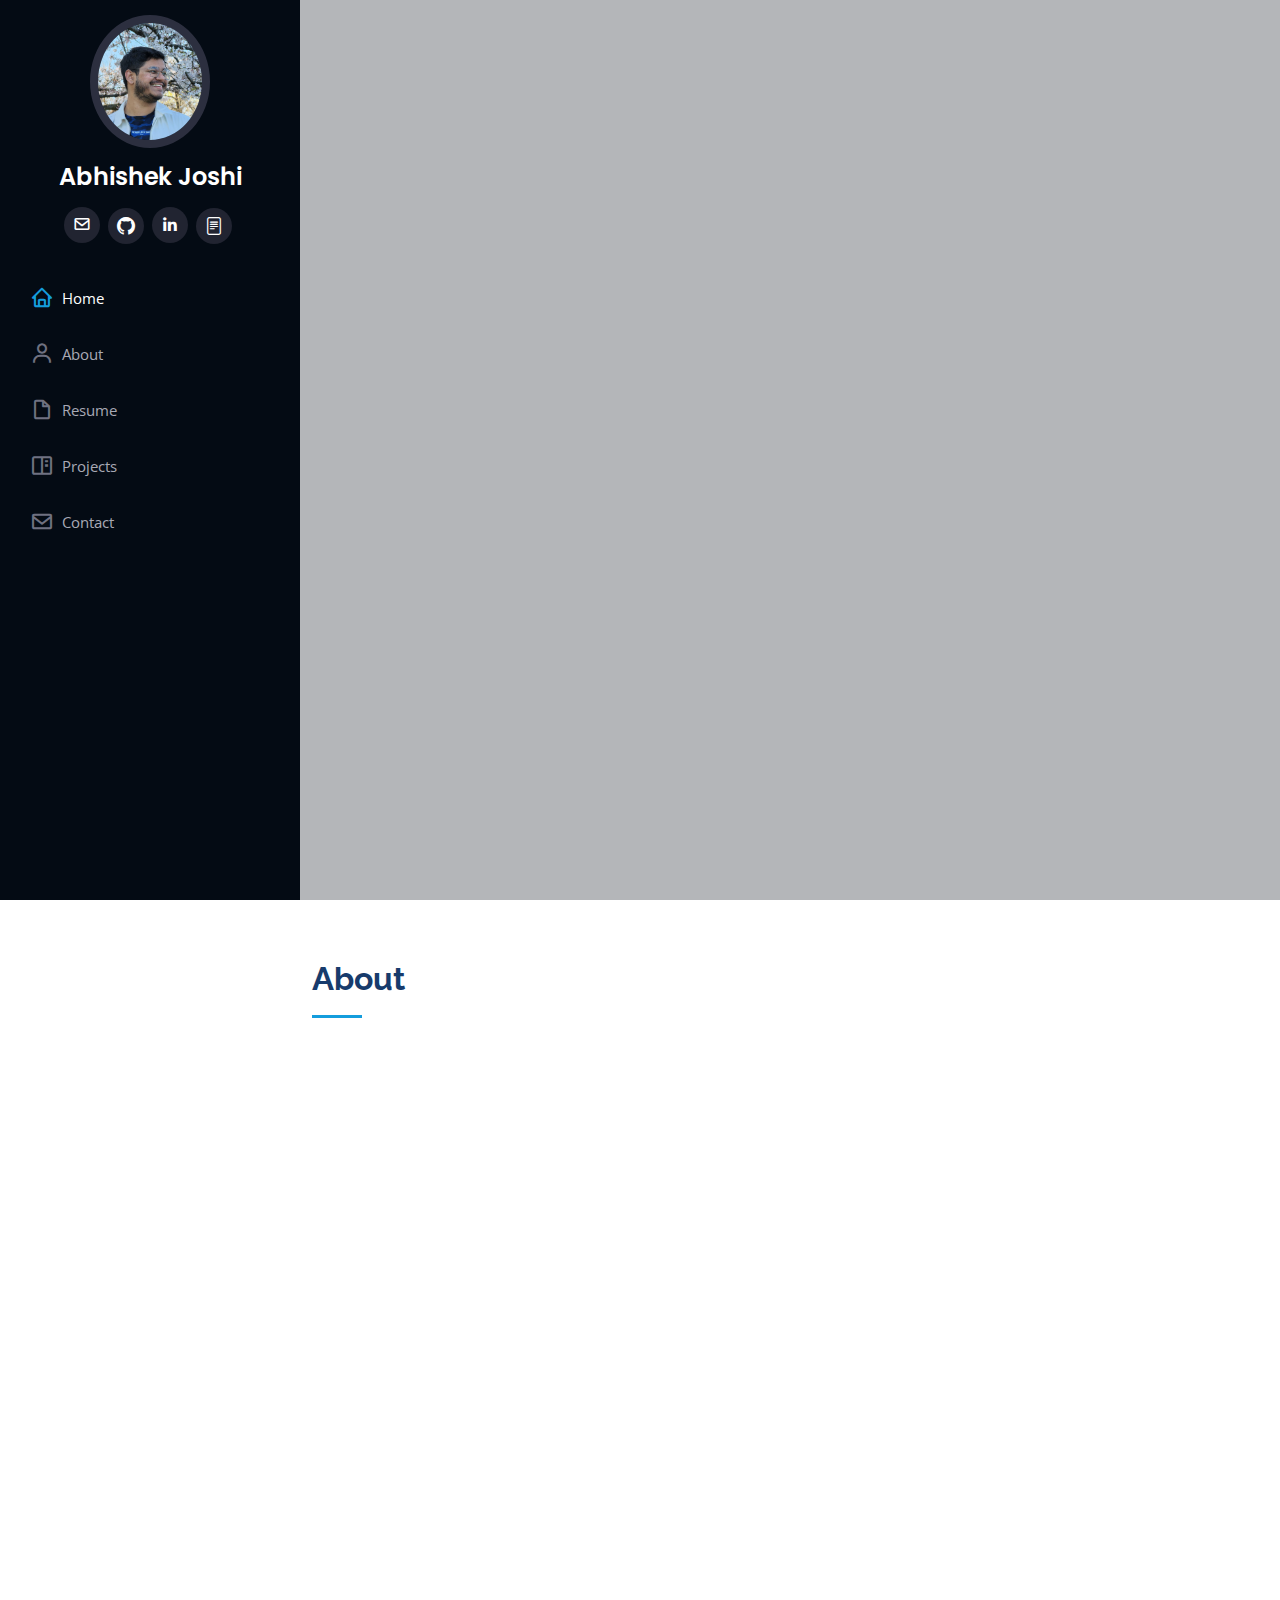
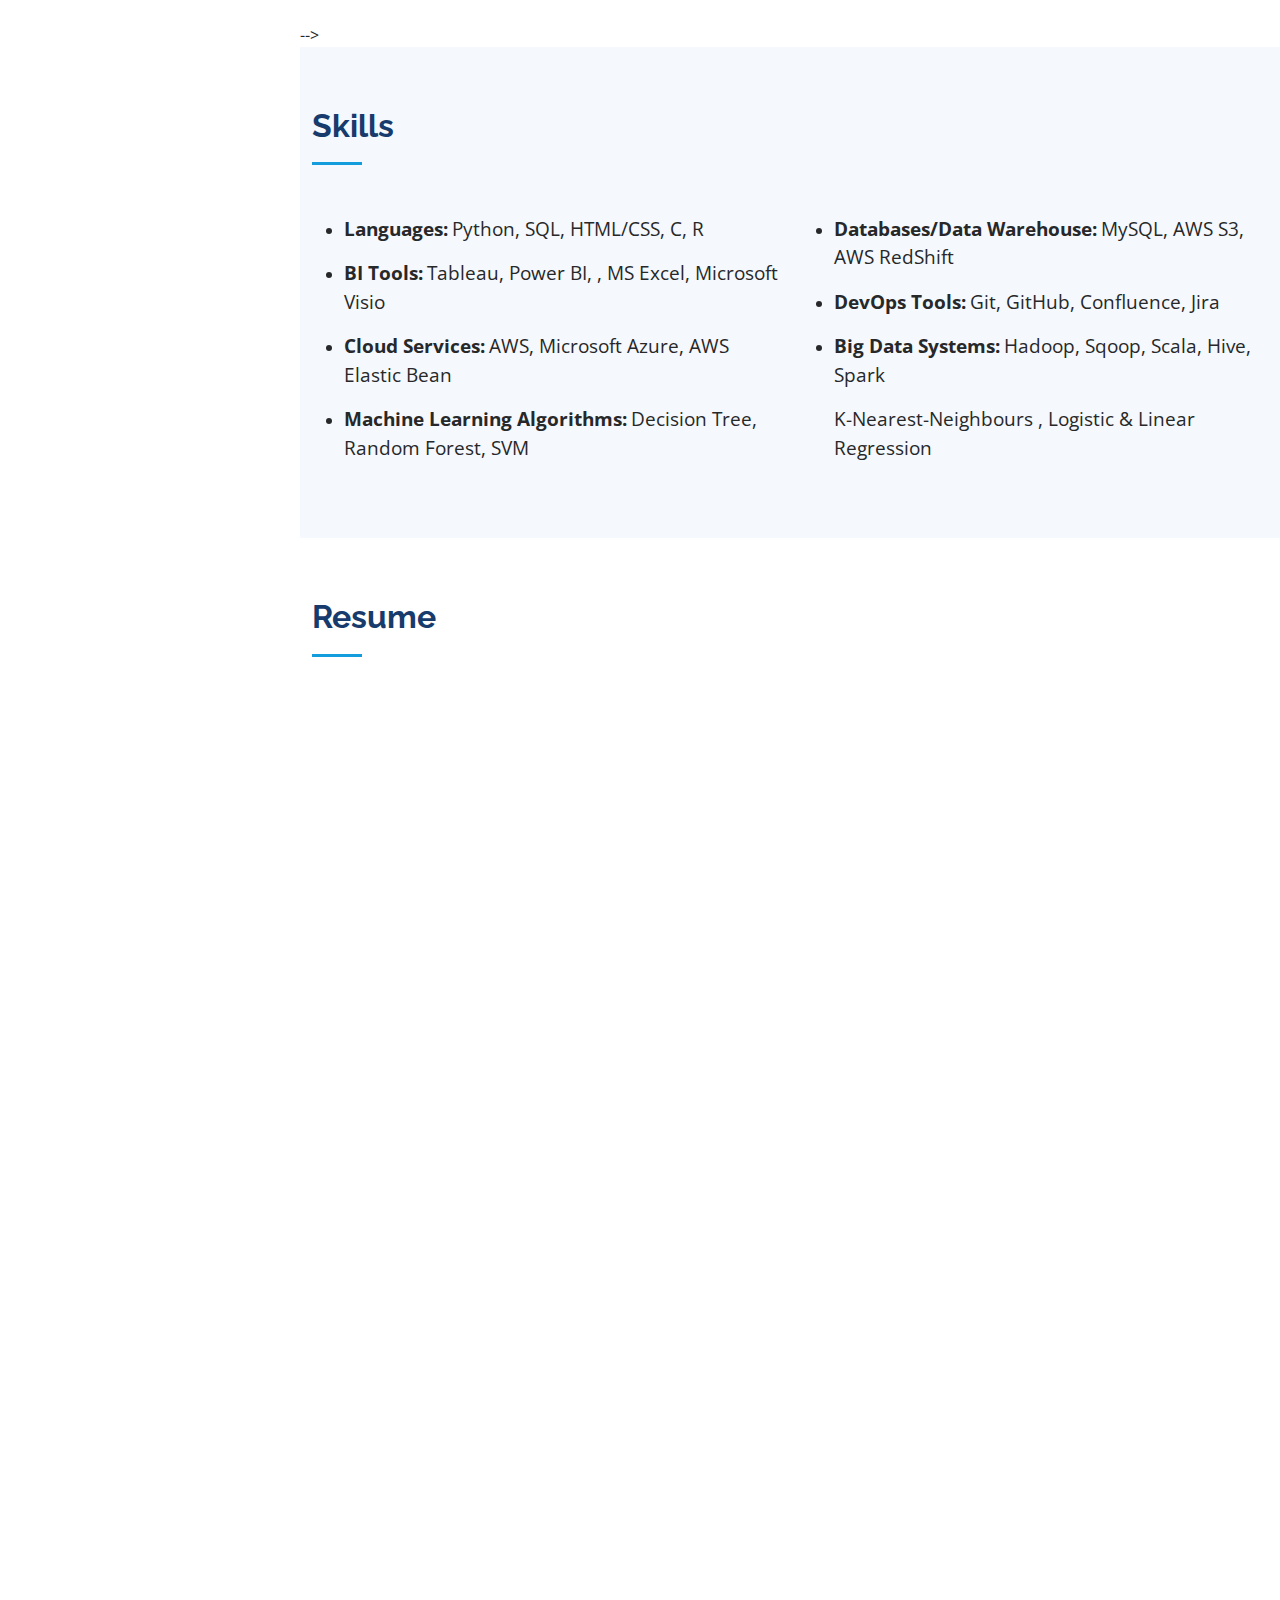
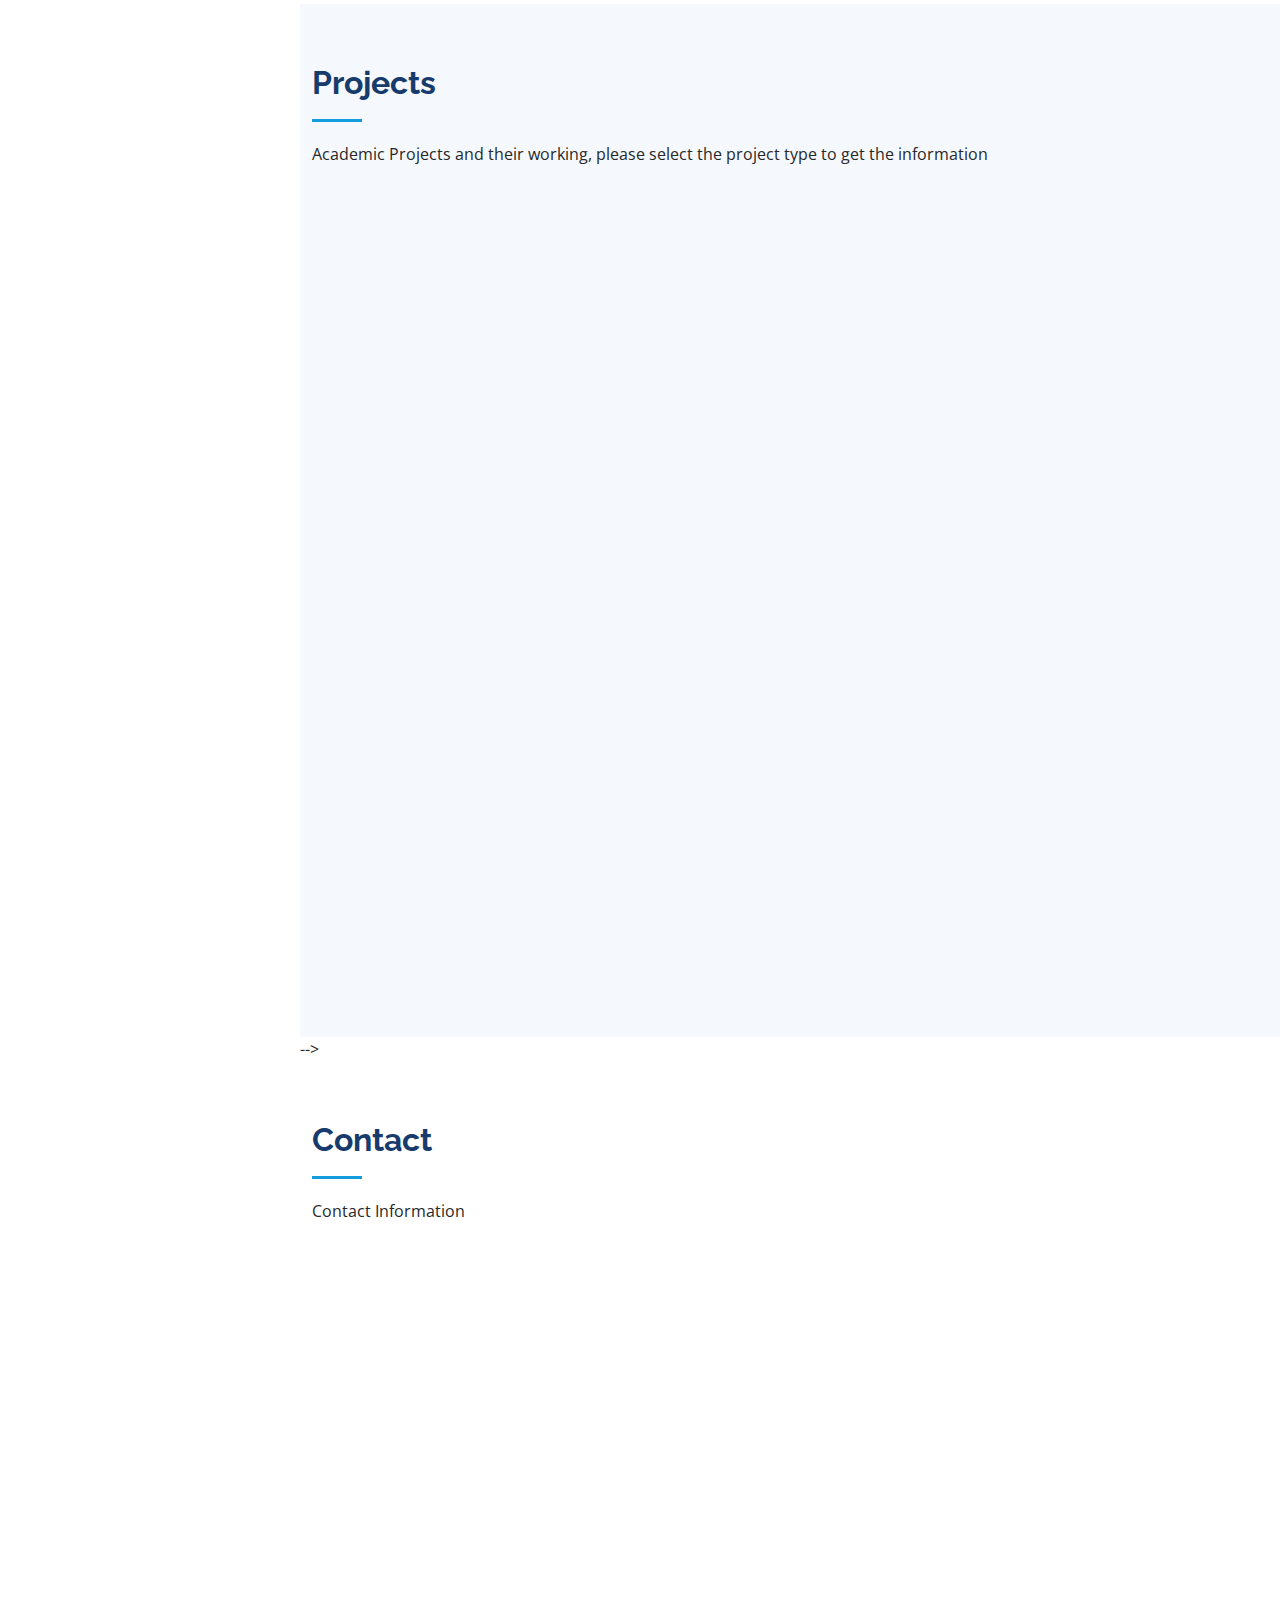
==== commit 38bf5d88: "Add files via upload" ====
--- a/index.html
+++ b/index.html
@@ -1,617 +1,617 @@
-<!DOCTYPE html>
-<html lang="en">
-
-<head>
-  <meta charset="utf-8">
-  <meta content="width=device-width, initial-scale=1.0" name="viewport">
-
-  <title>iPortfolio Bootstrap Template - Index</title>
-  <meta content="" name="description">
-  <meta content="" name="keywords">
-
-  <!-- Favicons -->
-  <link href="assets/img/favicon.png" rel="icon">
-  <link href="assets/img/apple-touch-icon.png" rel="apple-touch-icon">
-
-  <!-- Google Fonts -->
-  <link href="https://fonts.googleapis.com/css?family=Open+Sans:300,300i,400,400i,600,600i,700,700i|Raleway:300,300i,400,400i,500,500i,600,600i,700,700i|Poppins:300,300i,400,400i,500,500i,600,600i,700,700i" rel="stylesheet">
-
-  <!-- Vendor CSS Files -->
-  <link href="assets/vendor/aos/aos.css" rel="stylesheet">
-  <link href="assets/vendor/bootstrap/css/bootstrap.min.css" rel="stylesheet">
-  <link href="assets/vendor/bootstrap-icons/bootstrap-icons.css" rel="stylesheet">
-  <link href="assets/vendor/boxicons/css/boxicons.min.css" rel="stylesheet">
-  <link href="assets/vendor/glightbox/css/glightbox.min.css" rel="stylesheet">
-  <link href="assets/vendor/swiper/swiper-bundle.min.css" rel="stylesheet">
-
-  <!-- Template Main CSS File -->
-  <link href="assets/css/style.css" rel="stylesheet">
-
-  
-</head>
-
-<body>
-
-  <!-- ======= Mobile nav toggle button ======= -->
-  <i class="bi bi-list mobile-nav-toggle d-xl-none"></i>
-
-  <!-- ======= Header ======= -->
-  <header id="header">
-    <div class="d-flex flex-column">
-
-      <div class="profile">
-        <img src="assets/img/mecherry.jpeg" alt="" class="img-fluid rounded-circle">
-        <h1 class="text-light"><a href="index.html">Abhishek Joshi</a></h1>
-        <div class="social-links mt-3 text-center">
-          <a href="mailto:aj971210@gmail.com?subject=Thanks for your will to reach out to me, you won't be dissapointed" class="google-plus"><i class="bx bx-envelope"></i></a>
-          <a href="https://github.com/Abhishek-Joshi10" class="linkedin"><i class="bi bi-github"></i></a>
-          <a href="https://www.linkedin.com/in/abhishekjoshii/z" class="linkedin"><i class="bx bxl-linkedin"></i></a>
-          <a href="assets/Abhishek_Resume.pdf" class="linkedin"><i class="bi bi-file-text"></i></a>
-        </div>
-      </div>
-
-      <nav id="navbar" class="nav-menu navbar">
-        <ul>
-          <li><a href="#hero" class="nav-link scrollto active"><i class="bx bx-home"></i> <span>Home</span></a></li>
-          <li><a href="#about" class="nav-link scrollto"><i class="bx bx-user"></i> <span>About</span></a></li>
-          <li><a href="#resume" class="nav-link scrollto"><i class="bx bx-file-blank"></i> <span>Resume</span></a></li>
-          <li><a href="#portfolio" class="nav-link scrollto"><i class="bx bx-book-content"></i> <span>Projects</span></a></li>
-          <!--<li><a href="#services" class="nav-link scrollto"><i class="bx bx-server"></i> <span>Services</span></a></li>-->
-          <li><a href="#contact" class="nav-link scrollto"><i class="bx bx-envelope"></i> <span>Contact</span></a></li>
-        </ul>
-      </nav><!-- .nav-menu -->
-    </div>
-  </header><!-- End Header -->
-
-  <!-- ======= Hero Section ======= -->
-  <section id="hero" class="d-flex flex-column justify-content-center align-items-center">
-    <div class="hero-container" data-aos="fade-in">
-      <h1>Abhishek Joshi</h1>
-      <p>I'm a <span class="typed" data-typed-items="Data Scientist"></span></p>
-    </div>
-  </section><!-- End Hero -->
-
-  <main id="main">
-
-    <!-- ======= About Section ======= -->
-    <section id="about" class="about">
-      <div class="container">
-
-        <div class="section-title">
-          <h2>About</h2>
-        </div>
-
-        <div class="row">
-          <div class="col-lg-4" data-aos="fade-right">
-            <img src="assets/img/mecherry.jpeg" class="img-fluid" alt="">
-          </div>
-          <div class="col-lg-8 pt-4 pt-lg-0 content" data-aos="fade-left">
-            <h3>Data Scientist &amp; Machine Learning Engineer</h3>
-            <p style="font-size:19px;"class="fst-italic">
-              Machine Learning Engineer Intern, Eyecan India
-            </p>
-            <div class="row">
-              <div class="col-lg-8">
-                <ul>                
-                  <li><i class="bi bi-chevron-right"></i> <strong style="font-size:19px;">City:</strong> <span style="font-size:19px;" >Toronto, Ontario, Canada</span></li>
-                </ul>
-              </div>
-              <div class="col-lg-8">
-                <ul>
-                  <li><i class="bi bi-chevron-right"></i> <strong style="font-size:19px;">Email:</strong> <span style="font-size:19px;">aj971210@gmail.com</span></li>
-                </ul>
-              </div>
-            </div>
-            <p style="font-size:19px;">
-              The interest I had for machines and computers in particular started during my childhood. It always intrigued me to know their mechanism of working.
-              This undying curiosity and zeal led to take up Information Technology as my major during my bachelors. 
-              I interned at Dell EMC in my 3rd year of engineering and that’s when I entered the domain of big data analytics and data science and there has been no going back ever since.
-              I completed my graduate certification in Big Data Analytics from Georgian College in 2021 and recently graduated with a major in Artificial Intelliegence from Durham college. 
-              I’m currently working as a Machine Learning Intern at Eyecan India and looking for full time opportunities based in Canada.
-            </p>
-          </div>
-        </div>
-
-      </div>
-    </section><!-- End About Section -->
-
-    <!-- ======= Facts Section ======= -->
-    <!--
-    <section id="facts" class="facts">
-      <div class="container">
-
-        <div class="section-title">
-          <h2>Facts</h2>
-          <p>Learning Experience</p>
-        </div>
-
-        <div class="row no-gutters">
-
-          <div class="col-lg-3 col-md-6 d-md-flex align-items-md-stretch" data-aos="fade-up">
-            <div class="count-box">
-              <i class="bi bi-card-checklist"></i>
-              <span data-purecounter-start="0" data-purecounter-end="15" data-purecounter-duration="1" class="purecounter"></span>
-              <p><strong>Certifications:</strong> Python, SQL, Tableau</p>
-            </div>
-          </div>
-
-          <div class="col-lg-3 col-md-6 d-md-flex align-items-md-stretch" data-aos="fade-up" data-aos-delay="100">
-            <div class="count-box">
-              <i class="bi bi-list"></i>
-              <span data-purecounter-start="0" data-purecounter-end="8" data-purecounter-duration="1" class="purecounter"></span>
-              <p><strong>Projects:</strong> Data and Machine Learning</p>
-            </div>
-          </div>
-
-          <div class="col-lg-3 col-md-6 d-md-flex align-items-md-stretch" data-aos="fade-up" data-aos-delay="200">
-            <div class="count-box">
-              <i class="bi bi-bar-chart"></i>
-              <span data-purecounter-start="0" data-purecounter-end="100" data-purecounter-duration="1" class="purecounter"></span>
-              <p><strong>Hours Of Learning:</strong> Python, SQL and DevOps Tools</p>
-            </div>
-          </div>
-        </div>
-
-      </div>
-    </section><!-- End Facts Section -->
-  -->
-    <!-- ======= Skills Section ======= -->
-    <section id="skills" class="skills section-bg">
-      <div class="container">
-
-        <div class="section-title">
-          <h2>Skills</h2>
-        </div>
-        <div class="row">
-          <div class="col-lg-6">
-            <ul>                
-              <li> <strong style="font-size:19px;">Languages:</strong> <span style="font-size:19px;" >Python, SQL, HTML/CSS, C, R</span></li>
-            </ul>
-            <ul>                
-              <li><strong style="font-size:19px;">BI Tools:</strong> <span style="font-size:19px;" >Tableau, Power BI, , MS Excel, Microsoft Visio</span></li>
-            </ul>
-            <ul>
-              <li> <strong style="font-size:19px;">Cloud Services:</strong> <span style="font-size:19px;">AWS, Microsoft Azure, AWS Elastic Bean </span></li>
-            </ul>
-            <ul>
-              <li> <strong style="font-size:19px;">Machine Learning Algorithms:</strong> <span style="font-size:19px;">Decision Tree, Random Forest, SVM </span></li>
-            </ul>
-          </div>
-          
-          <div class="col-lg-6">
-            <ul>
-              <li><strong style="font-size:19px;">Databases/Data Warehouse:</strong> <span style="font-size:19px;">MySQL, AWS S3, AWS RedShift</span></li>
-            </ul>
-            <ul>
-              <li><strong style="font-size:19px;">DevOps Tools:</strong> <span style="font-size:19px;">Git, GitHub, Confluence, Jira</span></li>
-            </ul>
-            <ul>
-              <li> <strong style="font-size:19px;">Big Data Systems:</strong> <span style="font-size:19px;">Hadoop, Sqoop, Scala, Hive, Spark </span> </li></ul>
-            <ul>
-            <span style="font-size:19px;"> K-Nearest-Neighbours , Logistic & Linear Regression</span> </ul>      
-          </div>
-        </div>
-      </div>
-
-      </div>
-    </section><!-- End Skills Section -->
-
-    <!-- ======= Resume Section ======= -->
-    <section id="resume" class="resume">
-      <div class="container">
-
-        <div class="section-title">
-          <h2>Resume</h2>
-        </div>
-
-        <div class="row">
-          <div class="col-lg-6" data-aos="fade-up">
-            <h3 class="resume-title">Education</h3>
-            <div class="resume-item">
-              <h4>Artificial Intelligence Design, Analysis & Implementation</h4>
-              <h5>2021 - 2022</h5>
-              <p><em>Durham College, Ontario, Canada</em></p>
-              <p>Qui deserunt veniam. Et sed aliquam labore tempore sed quisquam iusto autem sit. Ea vero voluptatum qui ut dignissimos deleniti nerada porti sand markend</p>
-            </div>
-            <div class="resume-item">
-              <h4>Big Data Analytics</h4>
-              <h5>2020 - 2021</h5>
-              <p><em>Georgian College, Ontario, Canada</em></p>
-              <p>Quia nobis sequi est occaecati aut. Repudiandae et iusto quae reiciendis et quis Eius vel ratione eius unde vitae rerum voluptates asperiores voluptatem Earum molestiae consequatur neque etlon sader mart dila</p>
-            </div>
-            <div class="resume-item">
-              <h4>B-Tech in Information Technology </h4>
-              <h5>2015 - 2019</h5>
-              <p><em>Dr. APJ Abdul Kalam University, India</em></p>
-              <p>Quia nobis sequi est occaecati aut. Repudiandae et iusto quae reiciendis et quis Eius vel ratione eius unde vitae rerum voluptates asperiores voluptatem Earum molestiae consequatur neque etlon sader mart dila</p>
-            </div>
-          </div>
-          <div class="col-lg-6" data-aos="fade-up" data-aos-delay="100">
-            <h3 class="resume-title">Professional Experience</h3>
-            <div class="resume-item">
-              <h4>Machine Learning Engineer Intern</h4>
-              <h5>Apr 2022 - Present</h5>
-              <p><em>Eyecan, India </em></p>
-              <ul>
-                <li>Development of data architecture model of YOLO, working with the image dataset and identifying the objects to assist visually
-                  impaired humans</li>
-                <li>Enhancing YOLO model implementation in order to achieve better accuracy and efficiency in real-time to enrich the User experience
-                </li>
-              </ul>
-            </div>
-            <div class="resume-item">
-              <h4>Research Assistant </h4>
-              <h5>Mar 2022- Apr 2022</h5>
-              <p><em>Artificial Intelliegence Hub, Durham College, Canada</em></p>
-              <ul>
-                <li>Implemented web scraping of data from different websites and stored the data in a suitable format (CSV, XLSX).</li>
-              </ul>
-            </div>
-            <div class="resume-item">
-              <h4>Asset Protection Associate</h4>
-              <h5>Dec 2021 - May 2022</h5>
-              <p><em>Walmart, Canada</em></p>
-              <ul>
-                <li>Generating incident reports/logs daily and weekly;</li>
-                <li>Monitoring and Creating shrink theft reports for stolen items and visualizing this information through heatmaps</li>
-              </ul>
-            </div>
-          </div>
-        </div>
-
-      </div>
-    </section><!-- End Resume Section -->
-
-    <!-- ======= Portfolio Section ======= -->
-    <section id="portfolio" class="portfolio section-bg">
-      <div class="container">
-
-        <div class="section-title">
-          <h2>Projects</h2>
-          <p>Magnam dolores commodi suscipit. Necessitatibus eius consequatur ex aliquid fuga eum quidem. Sit sint consectetur velit. Quisquam quos quisquam cupiditate. Et nemo qui impedit suscipit alias ea. Quia fugiat sit in iste officiis commodi quidem hic quas.</p>
-        </div>
-
-        <div class="row" data-aos="fade-up">
-          <div class="col-lg-12 d-flex justify-content-center">
-            <ul id="portfolio-flters">
-              <li data-filter="*" class="filter-active">Project Type</li>
-              <li data-filter=".filter-app">Machine Learning</li>
-              <li data-filter=".filter-card">Data Analytics</li>
-              <li data-filter=".filter-web">BI Tools</li>
-            </ul>
-          </div>
-        </div>
-
-        <div class="row portfolio-container" data-aos="fade-up" data-aos-delay="100">
-
-          <div class="col-lg-4 col-md-6 portfolio-item filter-app"> <!-- Machine Learning-->
-            <div class="portfolio-wrap">
-              <img src="assets/img/portfolio/ML.jpg"  class="img-fluid" alt="Snow", style="width:100%;">
-              <div class="centered" style="font: size 40px;;">Next Word Prediction</div>
-              <div class="portfolio-links">
-                <a href="assets/img/nextword1.png" data-gallery="portfolioGallery" class="portfolio-lightbox" title="Short Description"><i class="bx bx-plus"></i></a>
-                <a href="nextword.html" title="Next Word Prediction"><i class="bx bx-link"></i></a>
-              </div>
-            </div>
-          </div>
-
-          <div class="col-lg-4 col-md-6 portfolio-item filter-web"> <!-- Bi tools-->
-            <div class="portfolio-wrap">
-              <img src="assets/img/portfolio/bitools.jpg" class="img-fluid" alt="">
-              <div class="centered" style="color:white;font: size 40px;;">Power BI</div>
-              <div class="portfolio-links">
-                <a href="assets/img/portfolio/portfolio-2.jpg" data-gallery="portfolioGallery" class="portfolio-lightbox" title="Web 3"><i class="bx bx-plus"></i></a>
-                <a href="bitools1.html" title="More Details"><i class="bx bx-link"></i></a>
-              </div>
-            </div>
-          </div>
-
-          <div class="col-lg-4 col-md-6 portfolio-item filter-card"> <!-- Data Analytics-->
-            <div class="portfolio-wrap">
-              <img src="assets/img/portfolio/eda.png" class="img-fluid" alt="">
-              <div class="centered" style="color:rgb(158, 102, 223);font: size 40px;;">Exploratory Data Analysis</div>
-              <div class="portfolio-links">
-                <a href="assets/img/portfolio/portfolio-4.jpg" data-gallery="portfolioGallery" class="portfolio-lightbox" title="Turn your data into compelling stories of data visualization art. Quickly build interactive reports and dashboards with Data Studio's web based reporting tools."><i class="bx bx-plus"></i></a>
-                <a href="eda1.html" title="More Details"><i class="bx bx-link"></i></a>
-              </div>
-            </div>
-          </div>
-          <div class="col-lg-4 col-md-6 portfolio-item filter-app"> <!-- Machine Learning-->
-            <div class="portfolio-wrap">
-              <img src="assets/img/portfolio/ML.jpg"  class="img-fluid" alt="Snow", style="width:100%;">
-              <div class="centered" style="font: size 40px;;">Currency Detection</div>
-              <div class="portfolio-links">
-                <a href="assets/img/nextword1.png" data-gallery="portfolioGallery" class="portfolio-lightbox" title="Short Description"><i class="bx bx-plus"></i></a>
-                <a href="currencydetection.html" title="Next Word Prediction"><i class="bx bx-link"></i></a>
-              </div>
-            </div>
-          </div>
-
-          
-
-          <div class="col-lg-4 col-md-6 portfolio-item filter-web"> <!-- Bi tools-->
-            <div class="portfolio-wrap">
-              <img src="assets/img/portfolio/bitools.jpg" class="img-fluid" alt="">
-              <div class="centered" style="color:white;font: size 40px;;">Tableau</div>
-              <div class="portfolio-links">
-                <a href="assets/img/portfolio/portfolio-2.jpg" data-gallery="portfolioGallery" class="portfolio-lightbox" title="Web 3"><i class="bx bx-plus"></i></a>
-                <a href="bitools2.html" title="More Details"><i class="bx bx-link"></i></a>
-              </div>
-            </div>
-          </div>
-
-          <div class="col-lg-4 col-md-6 portfolio-item filter-card"> <!-- Data Analytics-->
-            <div class="portfolio-wrap">
-              <img src="assets/img/portfolio/eda.png" class="img-fluid" alt="">
-              <div class="centered" style="color:rgb(158, 102, 223);font: size 40px;;">Exploratory Data Analysis</div>
-              <div class="portfolio-links">
-                <a href="assets/img/portfolio/portfolio-4.jpg" data-gallery="portfolioGallery" class="portfolio-lightbox" title="Turn your data into compelling stories of data visualization art. Quickly build interactive reports and dashboards with Data Studio's web based reporting tools."><i class="bx bx-plus"></i></a>
-                <a href="eda2.html" title="More Details"><i class="bx bx-link"></i></a>
-              </div>
-            </div>
-          </div>
-
-          <div class="col-lg-4 col-md-6 portfolio-item filter-web"> <!-- Bi tools-->
-            <div class="portfolio-wrap">
-              <img src="assets/img/portfolio/bitools.jpg" class="img-fluid" alt="">
-              <div class="centered" style="color:white;font: size 40px;;">Power BI</div>
-              <div class="portfolio-links">
-                <a href="assets/img/portfolio/portfolio-2.jpg" data-gallery="portfolioGallery" class="portfolio-lightbox" title="Web 3"><i class="bx bx-plus"></i></a>
-                <a href="bitools3.html" title="More Details"><i class="bx bx-link"></i></a>
-              </div>
-            </div>
-          </div>
-
-          <div class="col-lg-4 col-md-6 portfolio-item filter-app"> <!-- Machine Learning-->
-            <div class="portfolio-wrap">
-              <img src="assets/img/portfolio/ML.jpg"  class="img-fluid" alt="Snow", style="width:100%;">
-              <div class="centered" style="font: size 40px;;">YOLO</div>
-              <div class="portfolio-links">
-                <a href="assets/img/nextword1.png" data-gallery="portfolioGallery" class="portfolio-lightbox" title="Short Description"><i class="bx bx-plus"></i></a>
-                <a href="Yolo.html" title="Next Word Prediction"><i class="bx bx-link"></i></a>
-              </div>
-            </div>
-          </div>
-
-          <div class="col-lg-4 col-md-6 portfolio-item filter-card"> <!-- Data Analytics-->
-            <div class="portfolio-wrap">
-              <img src="assets/img/portfolio/eda.png" class="img-fluid" alt="">
-              <div class="centered" style="color:rgb(61, 117, 101);font: size 40px;;">Exploratory Data Analysis</div>
-              <div class="portfolio-links">
-                <a href="assets/img/portfolio/portfolio-4.jpg" data-gallery="portfolioGallery" class="portfolio-lightbox" title="Turn your data into compelling stories of data visualization art. Quickly build interactive reports and dashboards with Data Studio's web based reporting tools."><i class="bx bx-plus"></i></a>
-                <a href="eda3.html" title="More Details"><i class="bx bx-link"></i></a>
-              </div>
-            </div>
-          </div>
-
-          
-
-        </div>
-
-      </div>
-    </section><!-- End Portfolio Section -->
-
-    <!-- ======= Services Section ======= -->
-    <!--
-    <section id="services" class="services">
-      <div class="container">
-
-        <div class="section-title">
-          <h2>Services</h2>
-          <p>Magnam dolores commodi suscipit. Necessitatibus eius consequatur ex aliquid fuga eum quidem. Sit sint consectetur velit. Quisquam quos quisquam cupiditate. Et nemo qui impedit suscipit alias ea. Quia fugiat sit in iste officiis commodi quidem hic quas.</p>
-        </div>
-
-        <div class="row">
-          <div class="col-lg-4 col-md-6 icon-box" data-aos="fade-up">
-            <div class="icon"><i class="bi bi-briefcase"></i></div>
-            <h4 class="title"><a href="">Lorem Ipsum</a></h4>
-            <p class="description">Voluptatum deleniti atque corrupti quos dolores et quas molestias excepturi sint occaecati cupiditate non provident</p>
-          </div>
-          <div class="col-lg-4 col-md-6 icon-box" data-aos="fade-up" data-aos-delay="100">
-            <div class="icon"><i class="bi bi-card-checklist"></i></div>
-            <h4 class="title"><a href="">Dolor Sitema</a></h4>
-            <p class="description">Minim veniam, quis nostrud exercitation ullamco laboris nisi ut aliquip ex ea commodo consequat tarad limino ata</p>
-          </div>
-          <div class="col-lg-4 col-md-6 icon-box" data-aos="fade-up" data-aos-delay="200">
-            <div class="icon"><i class="bi bi-bar-chart"></i></div>
-            <h4 class="title"><a href="">Sed ut perspiciatis</a></h4>
-            <p class="description">Duis aute irure dolor in reprehenderit in voluptate velit esse cillum dolore eu fugiat nulla pariatur</p>
-          </div>
-          <div class="col-lg-4 col-md-6 icon-box" data-aos="fade-up" data-aos-delay="300">
-            <div class="icon"><i class="bi bi-binoculars"></i></div>
-            <h4 class="title"><a href="">Magni Dolores</a></h4>
-            <p class="description">Excepteur sint occaecat cupidatat non proident, sunt in culpa qui officia deserunt mollit anim id est laborum</p>
-          </div>
-          <div class="col-lg-4 col-md-6 icon-box" data-aos="fade-up" data-aos-delay="400">
-            <div class="icon"><i class="bi bi-brightness-high"></i></div>
-            <h4 class="title"><a href="">Nemo Enim</a></h4>
-            <p class="description">At vero eos et accusamus et iusto odio dignissimos ducimus qui blanditiis praesentium voluptatum deleniti atque</p>
-          </div>
-          <div class="col-lg-4 col-md-6 icon-box" data-aos="fade-up" data-aos-delay="500">
-            <div class="icon"><i class="bi bi-calendar4-week"></i></div>
-            <h4 class="title"><a href="">Eiusmod Tempor</a></h4>
-            <p class="description">Et harum quidem rerum facilis est et expedita distinctio. Nam libero tempore, cum soluta nobis est eligendi</p>
-          </div>
-        </div>
-
-      </div>
-    </section><!-- End Services Section -->
-  -->
-    <!-- ======= Testimonials Section ======= -->
-    <!--
-    <section id="testimonials" class="testimonials section-bg">
-      <div class="container">
-
-        <div class="section-title">
-          <h2>Testimonials</h2>
-          <p>Magnam dolores commodi suscipit. Necessitatibus eius consequatur ex aliquid fuga eum quidem. Sit sint consectetur velit. Quisquam quos quisquam cupiditate. Et nemo qui impedit suscipit alias ea. Quia fugiat sit in iste officiis commodi quidem hic quas.</p>
-        </div>
-
-        <div class="testimonials-slider swiper" data-aos="fade-up" data-aos-delay="100">
-          <div class="swiper-wrapper">
-
-            <div class="swiper-slide">
-              <div class="testimonial-item" data-aos="fade-up">
-                <p>
-                  <i class="bx bxs-quote-alt-left quote-icon-left"></i>
-                  Proin iaculis purus consequat sem cure digni ssim donec porttitora entum suscipit rhoncus. Accusantium quam, ultricies eget id, aliquam eget nibh et. Maecen aliquam, risus at semper.
-                  <i class="bx bxs-quote-alt-right quote-icon-right"></i>
-                </p>
-                <img src="assets/img/testimonials/testimonials-1.jpg" class="testimonial-img" alt="">
-                <h3>Saul Goodman</h3>
-                <h4>Ceo &amp; Founder</h4>
-              </div>
-            </div> --><!-- End testimonial item -->
-<!--
-            <div class="swiper-slide">
-              <div class="testimonial-item" data-aos="fade-up" data-aos-delay="100">
-                <p>
-                  <i class="bx bxs-quote-alt-left quote-icon-left"></i>
-                  Export tempor illum tamen malis malis eram quae irure esse labore quem cillum quid cillum eram malis quorum velit fore eram velit sunt aliqua noster fugiat irure amet legam anim culpa.
-                  <i class="bx bxs-quote-alt-right quote-icon-right"></i>
-                </p>
-                <img src="assets/img/testimonials/testimonials-2.jpg" class="testimonial-img" alt="">
-                <h3>Sara Wilsson</h3>
-                <h4>Designer</h4>
-              </div>
-            </div><!-- End testimonial item -->
-
-<!--            <div class="swiper-slide">
-              <div class="testimonial-item" data-aos="fade-up" data-aos-delay="200">
-                <p>
-                  <i class="bx bxs-quote-alt-left quote-icon-left"></i>
-                  Enim nisi quem export duis labore cillum quae magna enim sint quorum nulla quem veniam duis minim tempor labore quem eram duis noster aute amet eram fore quis sint minim.
-                  <i class="bx bxs-quote-alt-right quote-icon-right"></i>
-                </p>
-                <img src="assets/img/testimonials/testimonials-3.jpg" class="testimonial-img" alt="">
-                <h3>Jena Karlis</h3>
-                <h4>Store Owner</h4>
-              </div>
-            </div><!-- End testimonial item -->
-
- <!--           <div class="swiper-slide">
-             <div class="testimonial-item" data-aos="fade-up" data-aos-delay="300">
-                <p>
-                  <i class="bx bxs-quote-alt-left quote-icon-left"></i>
-                  Fugiat enim eram quae cillum dolore dolor amet nulla culpa multos export minim fugiat minim velit minim dolor enim duis veniam ipsum anim magna sunt elit fore quem dolore labore illum veniam.
-                  <i class="bx bxs-quote-alt-right quote-icon-right"></i>
-                </p>
-                <img src="assets/img/testimonials/testimonials-4.jpg" class="testimonial-img" alt="">
-                <h3>Matt Brandon</h3>
-                <h4>Freelancer</h4>
-              </div>
-            </div><!-- End testimonial item -->
-
- <!--           <div class="swiper-slide">
-              <div class="testimonial-item" data-aos="fade-up" data-aos-delay="400">
-                <p>
-                  <i class="bx bxs-quote-alt-left quote-icon-left"></i>
-                  Quis quorum aliqua sint quem legam fore sunt eram irure aliqua veniam tempor noster veniam enim culpa labore duis sunt culpa nulla illum cillum fugiat legam esse veniam culpa fore nisi cillum quid.
-                  <i class="bx bxs-quote-alt-right quote-icon-right"></i>
-                </p>
-                <img src="assets/img/testimonials/testimonials-5.jpg" class="testimonial-img" alt="">
-                <h3>John Larson</h3>
-                <h4>Entrepreneur</h4>
-              </div>
-            </div><!-- End testimonial item -->
-
- <!--         </div>
-          <div class="swiper-pagination"></div>
-        </div>
-
-      </div>
-    </section> --> <!-- End Testimonials Section -->
-
-    <!-- ======= Contact Section ======= -->
-    <section id="contact" class="contact">
-      <div class="container">
-
-        <div class="section-title">
-          <h2>Contact</h2>
-          <p>Contact Information</p>
-        </div>
-
-        <div class="row" data-aos="fade-in">
-
-          <div class="col-lg-5 d-flex align-items-stretch">
-            <div class="info">
-              <div class="address">
-                <i class="bi bi-geo-alt"></i>
-                <h4>Location:</h4>
-                <p>M1E 4X3, Toronto, ON, Canada</p>
-              </div>
-
-              <div class="email">
-                <i class="bi bi-envelope"></i>
-                <h4>Email:</h4>
-                <p>aj971210@gmail.com</p>
-              </div>
-
-              <!--<iframe src="https://www.google.com/maps/embed?pb=!1m18!1m12!1m3!1d2881.2889665531898!2d-79.19610554999998!3d43.7668601!2m3!1f0!2f0!3f0!3m2!1i1024!2i768!4f13.1!3m3!1m2!1s0x89d4da83a1542fbd%3A0x707309f1786349c6!2sScarborough%2C%20ON%20M1E%204X3!5e0!3m2!1sen!2sca!4v1655699117870!5m2!1sen!2sca" width="600" height="450" style="border:0;" allowfullscreen="" loading="lazy" referrerpolicy="no-referrer-when-downgrade"></iframe>-->
-            </div>
-          </div>
-<!--
-          <div class="col-lg-7 mt-5 mt-lg-0 d-flex align-items-stretch">
-            <form action="forms/contact.php" method="post" role="form" class="php-email-form">
-              <div class="row">
-                <div class="form-group col-md-6">
-                  <label for="name">Your Name</label>
-                  <input type="text" name="name" class="form-control" id="name" required>
-                </div>
-                <div class="form-group col-md-6">
-                  <label for="name">Your Email</label>
-                  <input type="email" class="form-control" name="email" id="email" required>
-                </div>
-              </div>
-              <div class="form-group">
-                <label for="name">Subject</label>
-                <input type="text" class="form-control" name="subject" id="subject" required>
-              </div>
-              <div class="form-group">
-                <label for="name">Message</label>
-                <textarea class="form-control" name="message" rows="10" required></textarea>
-              </div>
-              <div class="my-3">
-                <div class="loading">Loading</div>
-                <div class="error-message"></div>
-                <div class="sent-message">Your message has been sent. Thank you!</div>
-              </div>
-              <div class="text-center"><button type="submit">Send Message</button></div>
-            </form>
-          </div>
-
-        </div>
--->
-      </div>
-    </section><!-- End Contact Section -->
-
-  </main><!-- End #main -->
-
-  <!-- ======= Footer ======= -->
-  <footer id="footer">
-    <div class="container">
-      
-      <div class="credits">
-      </div>
-    </div>
-  </footer><!-- End  Footer -->
-
-  <a href="#" class="back-to-top d-flex align-items-center justify-content-center"><i class="bi bi-arrow-up-short"></i></a>
-
-  <!-- Vendor JS Files -->
-  <script src="assets/vendor/purecounter/purecounter.js"></script>
-  <script src="assets/vendor/aos/aos.js"></script>
-  <script src="assets/vendor/bootstrap/js/bootstrap.bundle.min.js"></script>
-  <script src="assets/vendor/glightbox/js/glightbox.min.js"></script>
-  <script src="assets/vendor/isotope-layout/isotope.pkgd.min.js"></script>
-  <script src="assets/vendor/swiper/swiper-bundle.min.js"></script>
-  <script src="assets/vendor/typed.js/typed.min.js"></script>
-  <script src="assets/vendor/waypoints/noframework.waypoints.js"></script>
-  <script src="assets/vendor/php-email-form/validate.js"></script>
-
-  <!-- Template Main JS File -->
-  <script src="assets/js/main.js"></script>
-
-</body>
-
+<!DOCTYPE html>
+<html lang="en">
+
+<head>
+  <meta charset="utf-8">
+  <meta content="width=device-width, initial-scale=1.0" name="viewport">
+
+  <title>iPortfolio Bootstrap Template - Index</title>
+  <meta content="" name="description">
+  <meta content="" name="keywords">
+
+  <!-- Favicons -->
+  <link href="assets/img/favicon.png" rel="icon">
+  <link href="assets/img/apple-touch-icon.png" rel="apple-touch-icon">
+
+  <!-- Google Fonts -->
+  <link href="https://fonts.googleapis.com/css?family=Open+Sans:300,300i,400,400i,600,600i,700,700i|Raleway:300,300i,400,400i,500,500i,600,600i,700,700i|Poppins:300,300i,400,400i,500,500i,600,600i,700,700i" rel="stylesheet">
+
+  <!-- Vendor CSS Files -->
+  <link href="assets/vendor/aos/aos.css" rel="stylesheet">
+  <link href="assets/vendor/bootstrap/css/bootstrap.min.css" rel="stylesheet">
+  <link href="assets/vendor/bootstrap-icons/bootstrap-icons.css" rel="stylesheet">
+  <link href="assets/vendor/boxicons/css/boxicons.min.css" rel="stylesheet">
+  <link href="assets/vendor/glightbox/css/glightbox.min.css" rel="stylesheet">
+  <link href="assets/vendor/swiper/swiper-bundle.min.css" rel="stylesheet">
+
+  <!-- Template Main CSS File -->
+  <link href="assets/css/style.css" rel="stylesheet">
+
+  
+</head>
+
+<body>
+
+  <!-- ======= Mobile nav toggle button ======= -->
+  <i class="bi bi-list mobile-nav-toggle d-xl-none"></i>
+
+  <!-- ======= Header ======= -->
+  <header id="header">
+    <div class="d-flex flex-column">
+
+      <div class="profile">
+        <img src="assets/img/mecherry.jpeg" alt="" class="img-fluid rounded-circle">
+        <h1 class="text-light"><a href="index.html">Abhishek Joshi</a></h1>
+        <div class="social-links mt-3 text-center">
+          <a href="mailto:aj971210@gmail.com?subject=Thanks for your will to reach out to me, you won't be dissapointed" class="google-plus"><i class="bx bx-envelope"></i></a>
+          <a href="https://github.com/Abhishek-Joshi10" class="linkedin"><i class="bi bi-github"></i></a>
+          <a href="https://www.linkedin.com/in/abhishekjoshii/z" class="linkedin"><i class="bx bxl-linkedin"></i></a>
+          <a href="assets/Abhishek_Resume.pdf" class="linkedin"><i class="bi bi-file-text"></i></a>
+        </div>
+      </div>
+
+      <nav id="navbar" class="nav-menu navbar">
+        <ul>
+          <li><a href="#hero" class="nav-link scrollto active"><i class="bx bx-home"></i> <span>Home</span></a></li>
+          <li><a href="#about" class="nav-link scrollto"><i class="bx bx-user"></i> <span>About</span></a></li>
+          <li><a href="#resume" class="nav-link scrollto"><i class="bx bx-file-blank"></i> <span>Resume</span></a></li>
+          <li><a href="#portfolio" class="nav-link scrollto"><i class="bx bx-book-content"></i> <span>Projects</span></a></li>
+          <!--<li><a href="#services" class="nav-link scrollto"><i class="bx bx-server"></i> <span>Services</span></a></li>-->
+          <li><a href="#contact" class="nav-link scrollto"><i class="bx bx-envelope"></i> <span>Contact</span></a></li>
+        </ul>
+      </nav><!-- .nav-menu -->
+    </div>
+  </header><!-- End Header -->
+
+  <!-- ======= Hero Section ======= -->
+  <section id="hero" class="d-flex flex-column justify-content-center align-items-center">
+    <div class="hero-container" data-aos="fade-in">
+      <h1>Abhishek Joshi</h1>
+      <p>I'm a <span class="typed" data-typed-items="Data Scientist"></span></p>
+    </div>
+  </section><!-- End Hero -->
+
+  <main id="main">
+
+    <!-- ======= About Section ======= -->
+    <section id="about" class="about">
+      <div class="container">
+
+        <div class="section-title">
+          <h2>About</h2>
+        </div>
+
+        <div class="row">
+          <div class="col-lg-4" data-aos="fade-right">
+            <img src="assets/img/mecherry.jpeg" class="img-fluid" alt="">
+          </div>
+          <div class="col-lg-8 pt-4 pt-lg-0 content" data-aos="fade-left">
+            <h3>Data Scientist &amp; Machine Learning Engineer</h3>
+            <p style="font-size:19px;"class="fst-italic">
+              Machine Learning Engineer Intern, Eyecan India
+            </p>
+            <div class="row">
+              <div class="col-lg-8">
+                <ul>                
+                  <li><i class="bi bi-chevron-right"></i> <strong style="font-size:19px;">City:</strong> <span style="font-size:19px;" >Toronto, Ontario, Canada</span></li>
+                </ul>
+              </div>
+              <div class="col-lg-8">
+                <ul>
+                  <li><i class="bi bi-chevron-right"></i> <strong style="font-size:19px;">Email:</strong> <span style="font-size:19px;">aj971210@gmail.com</span></li>
+                </ul>
+              </div>
+            </div>
+            <p style="font-size:19px;">
+              The interest I had for machines and computers in particular started during my childhood. It always intrigued me to know their mechanism of working.
+              This undying curiosity and zeal led to take up Information Technology as my major during my bachelors. 
+              I interned at Dell EMC in my 3rd year of engineering and that’s when I entered the domain of big data analytics and data science and there has been no going back ever since.
+              I completed my graduate certification in Big Data Analytics from Georgian College in 2021 and recently graduated with a major in Artificial Intelliegence from Durham college. 
+              I’m currently working as a Machine Learning Intern at Eyecan India and looking for full time opportunities based in Canada.
+            </p>
+          </div>
+        </div>
+
+      </div>
+    </section><!-- End About Section -->
+
+    <!-- ======= Facts Section ======= -->
+    <!--
+    <section id="facts" class="facts">
+      <div class="container">
+
+        <div class="section-title">
+          <h2>Facts</h2>
+          <p>Learning Experience</p>
+        </div>
+
+        <div class="row no-gutters">
+
+          <div class="col-lg-3 col-md-6 d-md-flex align-items-md-stretch" data-aos="fade-up">
+            <div class="count-box">
+              <i class="bi bi-card-checklist"></i>
+              <span data-purecounter-start="0" data-purecounter-end="15" data-purecounter-duration="1" class="purecounter"></span>
+              <p><strong>Certifications:</strong> Python, SQL, Tableau</p>
+            </div>
+          </div>
+
+          <div class="col-lg-3 col-md-6 d-md-flex align-items-md-stretch" data-aos="fade-up" data-aos-delay="100">
+            <div class="count-box">
+              <i class="bi bi-list"></i>
+              <span data-purecounter-start="0" data-purecounter-end="8" data-purecounter-duration="1" class="purecounter"></span>
+              <p><strong>Projects:</strong> Data and Machine Learning</p>
+            </div>
+          </div>
+
+          <div class="col-lg-3 col-md-6 d-md-flex align-items-md-stretch" data-aos="fade-up" data-aos-delay="200">
+            <div class="count-box">
+              <i class="bi bi-bar-chart"></i>
+              <span data-purecounter-start="0" data-purecounter-end="100" data-purecounter-duration="1" class="purecounter"></span>
+              <p><strong>Hours Of Learning:</strong> Python, SQL and DevOps Tools</p>
+            </div>
+          </div>
+        </div>
+
+      </div>
+    </section><!-- End Facts Section -->
+  -->
+    <!-- ======= Skills Section ======= -->
+    <section id="skills" class="skills section-bg">
+      <div class="container">
+
+        <div class="section-title">
+          <h2>Skills</h2>
+        </div>
+        <div class="row">
+          <div class="col-lg-6">
+            <ul>                
+              <li> <strong style="font-size:19px;">Languages:</strong> <span style="font-size:19px;" >Python, SQL, HTML/CSS, C, R</span></li>
+            </ul>
+            <ul>                
+              <li><strong style="font-size:19px;">BI Tools:</strong> <span style="font-size:19px;" >Tableau, Power BI, , MS Excel, Microsoft Visio</span></li>
+            </ul>
+            <ul>
+              <li> <strong style="font-size:19px;">Cloud Services:</strong> <span style="font-size:19px;">AWS, Microsoft Azure, AWS Elastic Bean </span></li>
+            </ul>
+            <ul>
+              <li> <strong style="font-size:19px;">Machine Learning Algorithms:</strong> <span style="font-size:19px;">Decision Tree, Random Forest, SVM </span></li>
+            </ul>
+          </div>
+          
+          <div class="col-lg-6">
+            <ul>
+              <li><strong style="font-size:19px;">Databases/Data Warehouse:</strong> <span style="font-size:19px;">MySQL, AWS S3, AWS RedShift</span></li>
+            </ul>
+            <ul>
+              <li><strong style="font-size:19px;">DevOps Tools:</strong> <span style="font-size:19px;">Git, GitHub, Confluence, Jira</span></li>
+            </ul>
+            <ul>
+              <li> <strong style="font-size:19px;">Big Data Systems:</strong> <span style="font-size:19px;">Hadoop, Sqoop, Scala, Hive, Spark </span> </li></ul>
+            <ul>
+            <span style="font-size:19px;"> K-Nearest-Neighbours , Logistic & Linear Regression</span> </ul>      
+          </div>
+        </div>
+      </div>
+
+      </div>
+    </section><!-- End Skills Section -->
+
+    <!-- ======= Resume Section ======= -->
+    <section id="resume" class="resume">
+      <div class="container">
+
+        <div class="section-title">
+          <h2>Resume</h2>
+        </div>
+
+        <div class="row">
+          <div class="col-lg-6" data-aos="fade-up">
+            <h3 class="resume-title">Education</h3>
+            <div class="resume-item">
+              <h4>Artificial Intelligence Design, Analysis & Implementation</h4>
+              <h5>2021 - 2022</h5>
+              <p><em>Durham College, Ontario, Canada</em></p>
+              <p>Info about program</p>
+            </div>
+            <div class="resume-item">
+              <h4>Big Data Analytics</h4>
+              <h5>2020 - 2021</h5>
+              <p><em>Georgian College, Ontario, Canada</em></p>
+              <p>Info about program</p>
+            </div>
+            <div class="resume-item">
+              <h4>B-Tech in Information Technology </h4>
+              <h5>2015 - 2019</h5>
+              <p><em>Dr. APJ Abdul Kalam University, India</em></p>
+              <p>Info about Degree</p>
+            </div>
+          </div>
+          <div class="col-lg-6" data-aos="fade-up" data-aos-delay="100">
+            <h3 class="resume-title">Professional Experience</h3>
+            <div class="resume-item">
+              <h4>Machine Learning Engineer Intern</h4>
+              <h5>Apr 2022 - Present</h5>
+              <p><em>Eyecan, India </em></p>
+              <ul>
+                <li>Development of data architecture model of YOLO, working with the image dataset and identifying the objects to assist visually
+                  impaired humans</li>
+                <li>Enhancing YOLO model implementation in order to achieve better accuracy and efficiency in real-time to enrich the User experience
+                </li>
+              </ul>
+            </div>
+            <div class="resume-item">
+              <h4>Research Assistant </h4>
+              <h5>Mar 2022- Apr 2022</h5>
+              <p><em>Artificial Intelliegence Hub, Durham College, Canada</em></p>
+              <ul>
+                <li>Implemented web scraping of data from different websites and stored the data in a suitable format (CSV, XLSX).</li>
+              </ul>
+            </div>
+            <div class="resume-item">
+              <h4>Asset Protection Associate</h4>
+              <h5>Dec 2021 - May 2022</h5>
+              <p><em>Walmart, Canada</em></p>
+              <ul>
+                <li>Generating incident reports/logs daily and weekly;</li>
+                <li>Monitoring and Creating shrink theft reports for stolen items and visualizing this information through heatmaps</li>
+              </ul>
+            </div>
+          </div>
+        </div>
+
+      </div>
+    </section><!-- End Resume Section -->
+
+    <!-- ======= Portfolio Section ======= -->
+    <section id="portfolio" class="portfolio section-bg">
+      <div class="container">
+
+        <div class="section-title">
+          <h2>Projects</h2>
+          <p>Academic Projects and their working, please select the project type to get the information</p>
+        </div>
+
+        <div class="row" data-aos="fade-up">
+          <div class="col-lg-12 d-flex justify-content-center">
+            <ul id="portfolio-flters">
+              <li data-filter="*" class="filter-active">Project Type</li>
+              <li data-filter=".filter-app">Machine Learning</li>
+              <li data-filter=".filter-card">Data Analytics</li>
+              <li data-filter=".filter-web">BI Tools</li>
+            </ul>
+          </div>
+        </div>
+
+        <div class="row portfolio-container" data-aos="fade-up" data-aos-delay="100">
+
+          <div class="col-lg-4 col-md-6 portfolio-item filter-app"> <!-- Machine Learning-->
+            <div class="portfolio-wrap">
+              <img src="assets/img/portfolio/ML.jpg"  class="img-fluid" alt="Snow", style="width:100%;">
+              <div class="centered" style="font: size 40px;;">Next Word Prediction</div>
+              <div class="portfolio-links">
+                <a href="assets/img/nextword1.png" data-gallery="portfolioGallery" class="portfolio-lightbox" title="Short Description"><i class="bx bx-plus"></i></a>
+                <a href="nextword.html" title="Next Word Prediction"><i class="bx bx-link"></i></a>
+              </div>
+            </div>
+          </div>
+
+          <div class="col-lg-4 col-md-6 portfolio-item filter-web"> <!-- Bi tools-->
+            <div class="portfolio-wrap">
+              <img src="assets/img/portfolio/bitools.jpg" class="img-fluid" alt="">
+              <div class="centered" style="color:white;font: size 40px;;">Power BI</div>
+              <div class="portfolio-links">
+                <a href="assets/img/portfolio/bitools.jpg" data-gallery="portfolioGallery" class="portfolio-lightbox" title="Short Description"><i class="bx bx-plus"></i></a>
+                <a href="bitools1.html" title="More Details"><i class="bx bx-link"></i></a>
+              </div>
+            </div>
+          </div>
+
+          <div class="col-lg-4 col-md-6 portfolio-item filter-card"> <!-- Data Analytics-->
+            <div class="portfolio-wrap">
+              <img src="assets/img/portfolio/eda.png" class="img-fluid" alt="">
+              <div class="centered" style="color:rgb(158, 102, 223);font: size 40px;;">Exploratory Data Analysis</div>
+              <div class="portfolio-links">
+                <a href="assets/img/portfolio/eda.png" data-gallery="portfolioGallery" class="portfolio-lightbox" title="Turn your data into compelling stories of data visualization art. Quickly build interactive reports and dashboards with Data Studio's web based reporting tools."><i class="bx bx-plus"></i></a>
+                <a href="eda1.html" title="More Details"><i class="bx bx-link"></i></a>
+              </div>
+            </div>
+          </div>
+          <div class="col-lg-4 col-md-6 portfolio-item filter-app"> <!-- Machine Learning-->
+            <div class="portfolio-wrap">
+              <img src="assets/img/portfolio/ML.jpg"  class="img-fluid" alt="Snow", style="width:100%;">
+              <div class="centered" style="font: size 40px;;">Currency Detection</div>
+              <div class="portfolio-links">
+                <a href="assets/img/portfolio/ML.jpg" data-gallery="portfolioGallery" class="portfolio-lightbox" title="Short Description"><i class="bx bx-plus"></i></a>
+                <a href="currencydetection.html" title="Next Word Prediction"><i class="bx bx-link"></i></a>
+              </div>
+            </div>
+          </div>
+
+          
+
+          <div class="col-lg-4 col-md-6 portfolio-item filter-web"> <!-- Bi tools-->
+            <div class="portfolio-wrap">
+              <img src="assets/img/portfolio/bitools.jpg" class="img-fluid" alt="">
+              <div class="centered" style="color:white;font: size 40px;;">Tableau</div>
+              <div class="portfolio-links">
+                <a href="assets/img/portfolio/bitools.jpg" data-gallery="portfolioGallery" class="portfolio-lightbox" title="Short Description"><i class="bx bx-plus"></i></a>
+                <a href="bitools2.html" title="More Details"><i class="bx bx-link"></i></a>
+              </div>
+            </div>
+          </div>
+
+          <div class="col-lg-4 col-md-6 portfolio-item filter-card"> <!-- Data Analytics-->
+            <div class="portfolio-wrap">
+              <img src="assets/img/portfolio/eda.png" class="img-fluid" alt="">
+              <div class="centered" style="color:rgb(158, 102, 223);font: size 40px;;">Exploratory Data Analysis</div>
+              <div class="portfolio-links">
+                <a href="assets/img/portfolio/eda.png" data-gallery="portfolioGallery" class="portfolio-lightbox" title="Turn your data into compelling stories of data visualization art. Quickly build interactive reports and dashboards with Data Studio's web based reporting tools."><i class="bx bx-plus"></i></a>
+                <a href="eda2.html" title="More Details"><i class="bx bx-link"></i></a>
+              </div>
+            </div>
+          </div>
+
+          <div class="col-lg-4 col-md-6 portfolio-item filter-web"> <!-- Bi tools-->
+            <div class="portfolio-wrap">
+              <img src="assets/img/portfolio/bitools.jpg" class="img-fluid" alt="">
+              <div class="centered" style="color:white;font: size 40px;;">Power BI</div>
+              <div class="portfolio-links">
+                <a href="assets/img/portfolio/bitools.jpg" data-gallery="portfolioGallery" class="portfolio-lightbox" title="Short Description"><i class="bx bx-plus"></i></a>
+                <a href="bitools3.html" title="More Details"><i class="bx bx-link"></i></a>
+              </div>
+            </div>
+          </div>
+
+          <div class="col-lg-4 col-md-6 portfolio-item filter-app"> <!-- Machine Learning-->
+            <div class="portfolio-wrap">
+              <img src="assets/img/portfolio/ML.jpg"  class="img-fluid" alt="Snow", style="width:100%;">
+              <div class="centered" style="font: size 40px;;">YOLO</div>
+              <div class="portfolio-links">
+                <a href="assets/img/portfolio/ML.jpg" data-gallery="portfolioGallery" class="portfolio-lightbox" title="Short Description"><i class="bx bx-plus"></i></a>
+                <a href="Yolo.html" title="Next Word Prediction"><i class="bx bx-link"></i></a>
+              </div>
+            </div>
+          </div>
+
+          <div class="col-lg-4 col-md-6 portfolio-item filter-card"> <!-- Data Analytics-->
+            <div class="portfolio-wrap">
+              <img src="assets/img/portfolio/eda.png" class="img-fluid" alt="">
+              <div class="centered" style="color:rgb(61, 117, 101);font: size 40px;;">Exploratory Data Analysis</div>
+              <div class="portfolio-links">
+                <a href="assets/img/portfolio/eda.png" data-gallery="portfolioGallery" class="portfolio-lightbox" title="Turn your data into compelling stories of data visualization art. Quickly build interactive reports and dashboards with Data Studio's web based reporting tools."><i class="bx bx-plus"></i></a>
+                <a href="eda3.html" title="More Details"><i class="bx bx-link"></i></a>
+              </div>
+            </div>
+          </div>
+
+          
+
+        </div>
+
+      </div>
+    </section><!-- End Portfolio Section -->
+
+    <!-- ======= Services Section ======= -->
+    <!--
+    <section id="services" class="services">
+      <div class="container">
+
+        <div class="section-title">
+          <h2>Services</h2>
+          <p>Magnam dolores commodi suscipit. Necessitatibus eius consequatur ex aliquid fuga eum quidem. Sit sint consectetur velit. Quisquam quos quisquam cupiditate. Et nemo qui impedit suscipit alias ea. Quia fugiat sit in iste officiis commodi quidem hic quas.</p>
+        </div>
+
+        <div class="row">
+          <div class="col-lg-4 col-md-6 icon-box" data-aos="fade-up">
+            <div class="icon"><i class="bi bi-briefcase"></i></div>
+            <h4 class="title"><a href="">Lorem Ipsum</a></h4>
+            <p class="description">Voluptatum deleniti atque corrupti quos dolores et quas molestias excepturi sint occaecati cupiditate non provident</p>
+          </div>
+          <div class="col-lg-4 col-md-6 icon-box" data-aos="fade-up" data-aos-delay="100">
+            <div class="icon"><i class="bi bi-card-checklist"></i></div>
+            <h4 class="title"><a href="">Dolor Sitema</a></h4>
+            <p class="description">Minim veniam, quis nostrud exercitation ullamco laboris nisi ut aliquip ex ea commodo consequat tarad limino ata</p>
+          </div>
+          <div class="col-lg-4 col-md-6 icon-box" data-aos="fade-up" data-aos-delay="200">
+            <div class="icon"><i class="bi bi-bar-chart"></i></div>
+            <h4 class="title"><a href="">Sed ut perspiciatis</a></h4>
+            <p class="description">Duis aute irure dolor in reprehenderit in voluptate velit esse cillum dolore eu fugiat nulla pariatur</p>
+          </div>
+          <div class="col-lg-4 col-md-6 icon-box" data-aos="fade-up" data-aos-delay="300">
+            <div class="icon"><i class="bi bi-binoculars"></i></div>
+            <h4 class="title"><a href="">Magni Dolores</a></h4>
+            <p class="description">Excepteur sint occaecat cupidatat non proident, sunt in culpa qui officia deserunt mollit anim id est laborum</p>
+          </div>
+          <div class="col-lg-4 col-md-6 icon-box" data-aos="fade-up" data-aos-delay="400">
+            <div class="icon"><i class="bi bi-brightness-high"></i></div>
+            <h4 class="title"><a href="">Nemo Enim</a></h4>
+            <p class="description">At vero eos et accusamus et iusto odio dignissimos ducimus qui blanditiis praesentium voluptatum deleniti atque</p>
+          </div>
+          <div class="col-lg-4 col-md-6 icon-box" data-aos="fade-up" data-aos-delay="500">
+            <div class="icon"><i class="bi bi-calendar4-week"></i></div>
+            <h4 class="title"><a href="">Eiusmod Tempor</a></h4>
+            <p class="description">Et harum quidem rerum facilis est et expedita distinctio. Nam libero tempore, cum soluta nobis est eligendi</p>
+          </div>
+        </div>
+
+      </div>
+    </section><!-- End Services Section -->
+  -->
+    <!-- ======= Testimonials Section ======= -->
+    <!--
+    <section id="testimonials" class="testimonials section-bg">
+      <div class="container">
+
+        <div class="section-title">
+          <h2>Testimonials</h2>
+          <p>Magnam dolores commodi suscipit. Necessitatibus eius consequatur ex aliquid fuga eum quidem. Sit sint consectetur velit. Quisquam quos quisquam cupiditate. Et nemo qui impedit suscipit alias ea. Quia fugiat sit in iste officiis commodi quidem hic quas.</p>
+        </div>
+
+        <div class="testimonials-slider swiper" data-aos="fade-up" data-aos-delay="100">
+          <div class="swiper-wrapper">
+
+            <div class="swiper-slide">
+              <div class="testimonial-item" data-aos="fade-up">
+                <p>
+                  <i class="bx bxs-quote-alt-left quote-icon-left"></i>
+                  Proin iaculis purus consequat sem cure digni ssim donec porttitora entum suscipit rhoncus. Accusantium quam, ultricies eget id, aliquam eget nibh et. Maecen aliquam, risus at semper.
+                  <i class="bx bxs-quote-alt-right quote-icon-right"></i>
+                </p>
+                <img src="assets/img/testimonials/testimonials-1.jpg" class="testimonial-img" alt="">
+                <h3>Saul Goodman</h3>
+                <h4>Ceo &amp; Founder</h4>
+              </div>
+            </div> --><!-- End testimonial item -->
+<!--
+            <div class="swiper-slide">
+              <div class="testimonial-item" data-aos="fade-up" data-aos-delay="100">
+                <p>
+                  <i class="bx bxs-quote-alt-left quote-icon-left"></i>
+                  Export tempor illum tamen malis malis eram quae irure esse labore quem cillum quid cillum eram malis quorum velit fore eram velit sunt aliqua noster fugiat irure amet legam anim culpa.
+                  <i class="bx bxs-quote-alt-right quote-icon-right"></i>
+                </p>
+                <img src="assets/img/testimonials/testimonials-2.jpg" class="testimonial-img" alt="">
+                <h3>Sara Wilsson</h3>
+                <h4>Designer</h4>
+              </div>
+            </div><!-- End testimonial item -->
+
+<!--            <div class="swiper-slide">
+              <div class="testimonial-item" data-aos="fade-up" data-aos-delay="200">
+                <p>
+                  <i class="bx bxs-quote-alt-left quote-icon-left"></i>
+                  Enim nisi quem export duis labore cillum quae magna enim sint quorum nulla quem veniam duis minim tempor labore quem eram duis noster aute amet eram fore quis sint minim.
+                  <i class="bx bxs-quote-alt-right quote-icon-right"></i>
+                </p>
+                <img src="assets/img/testimonials/testimonials-3.jpg" class="testimonial-img" alt="">
+                <h3>Jena Karlis</h3>
+                <h4>Store Owner</h4>
+              </div>
+            </div><!-- End testimonial item -->
+
+ <!--           <div class="swiper-slide">
+             <div class="testimonial-item" data-aos="fade-up" data-aos-delay="300">
+                <p>
+                  <i class="bx bxs-quote-alt-left quote-icon-left"></i>
+                  Fugiat enim eram quae cillum dolore dolor amet nulla culpa multos export minim fugiat minim velit minim dolor enim duis veniam ipsum anim magna sunt elit fore quem dolore labore illum veniam.
+                  <i class="bx bxs-quote-alt-right quote-icon-right"></i>
+                </p>
+                <img src="assets/img/testimonials/testimonials-4.jpg" class="testimonial-img" alt="">
+                <h3>Matt Brandon</h3>
+                <h4>Freelancer</h4>
+              </div>
+            </div><!-- End testimonial item -->
+
+ <!--           <div class="swiper-slide">
+              <div class="testimonial-item" data-aos="fade-up" data-aos-delay="400">
+                <p>
+                  <i class="bx bxs-quote-alt-left quote-icon-left"></i>
+                  Quis quorum aliqua sint quem legam fore sunt eram irure aliqua veniam tempor noster veniam enim culpa labore duis sunt culpa nulla illum cillum fugiat legam esse veniam culpa fore nisi cillum quid.
+                  <i class="bx bxs-quote-alt-right quote-icon-right"></i>
+                </p>
+                <img src="assets/img/testimonials/testimonials-5.jpg" class="testimonial-img" alt="">
+                <h3>John Larson</h3>
+                <h4>Entrepreneur</h4>
+              </div>
+            </div><!-- End testimonial item -->
+
+ <!--         </div>
+          <div class="swiper-pagination"></div>
+        </div>
+
+      </div>
+    </section> --> <!-- End Testimonials Section -->
+
+    <!-- ======= Contact Section ======= -->
+    <section id="contact" class="contact">
+      <div class="container">
+
+        <div class="section-title">
+          <h2>Contact</h2>
+          <p>Contact Information</p>
+        </div>
+
+        <div class="row" data-aos="fade-in">
+
+          <div class="col-lg-5 d-flex align-items-stretch">
+            <div class="info">
+              <div class="address">
+                <i class="bi bi-geo-alt"></i>
+                <h4>Location:</h4>
+                <p>M1E 4X3, Toronto, ON, Canada</p>
+              </div>
+
+              <div class="email">
+                <i class="bi bi-envelope"></i>
+                <h4>Email:</h4>
+                <p>aj971210@gmail.com</p>
+              </div>
+
+              <!--<iframe src="https://www.google.com/maps/embed?pb=!1m18!1m12!1m3!1d2881.2889665531898!2d-79.19610554999998!3d43.7668601!2m3!1f0!2f0!3f0!3m2!1i1024!2i768!4f13.1!3m3!1m2!1s0x89d4da83a1542fbd%3A0x707309f1786349c6!2sScarborough%2C%20ON%20M1E%204X3!5e0!3m2!1sen!2sca!4v1655699117870!5m2!1sen!2sca" width="600" height="450" style="border:0;" allowfullscreen="" loading="lazy" referrerpolicy="no-referrer-when-downgrade"></iframe>-->
+            </div>
+          </div>
+<!--
+          <div class="col-lg-7 mt-5 mt-lg-0 d-flex align-items-stretch">
+            <form action="forms/contact.php" method="post" role="form" class="php-email-form">
+              <div class="row">
+                <div class="form-group col-md-6">
+                  <label for="name">Your Name</label>
+                  <input type="text" name="name" class="form-control" id="name" required>
+                </div>
+                <div class="form-group col-md-6">
+                  <label for="name">Your Email</label>
+                  <input type="email" class="form-control" name="email" id="email" required>
+                </div>
+              </div>
+              <div class="form-group">
+                <label for="name">Subject</label>
+                <input type="text" class="form-control" name="subject" id="subject" required>
+              </div>
+              <div class="form-group">
+                <label for="name">Message</label>
+                <textarea class="form-control" name="message" rows="10" required></textarea>
+              </div>
+              <div class="my-3">
+                <div class="loading">Loading</div>
+                <div class="error-message"></div>
+                <div class="sent-message">Your message has been sent. Thank you!</div>
+              </div>
+              <div class="text-center"><button type="submit">Send Message</button></div>
+            </form>
+          </div>
+
+        </div>
+-->
+      </div>
+    </section><!-- End Contact Section -->
+
+  </main><!-- End #main -->
+
+  <!-- ======= Footer ======= -->
+  <footer id="footer">
+    <div class="container">
+      
+      <div class="credits">
+      </div>
+    </div>
+  </footer><!-- End  Footer -->
+
+  <a href="#" class="back-to-top d-flex align-items-center justify-content-center"><i class="bi bi-arrow-up-short"></i></a>
+
+  <!-- Vendor JS Files -->
+  <script src="assets/vendor/purecounter/purecounter.js"></script>
+  <script src="assets/vendor/aos/aos.js"></script>
+  <script src="assets/vendor/bootstrap/js/bootstrap.bundle.min.js"></script>
+  <script src="assets/vendor/glightbox/js/glightbox.min.js"></script>
+  <script src="assets/vendor/isotope-layout/isotope.pkgd.min.js"></script>
+  <script src="assets/vendor/swiper/swiper-bundle.min.js"></script>
+  <script src="assets/vendor/typed.js/typed.min.js"></script>
+  <script src="assets/vendor/waypoints/noframework.waypoints.js"></script>
+  <script src="assets/vendor/php-email-form/validate.js"></script>
+
+  <!-- Template Main JS File -->
+  <script src="assets/js/main.js"></script>
+
+</body>
+
 </html>